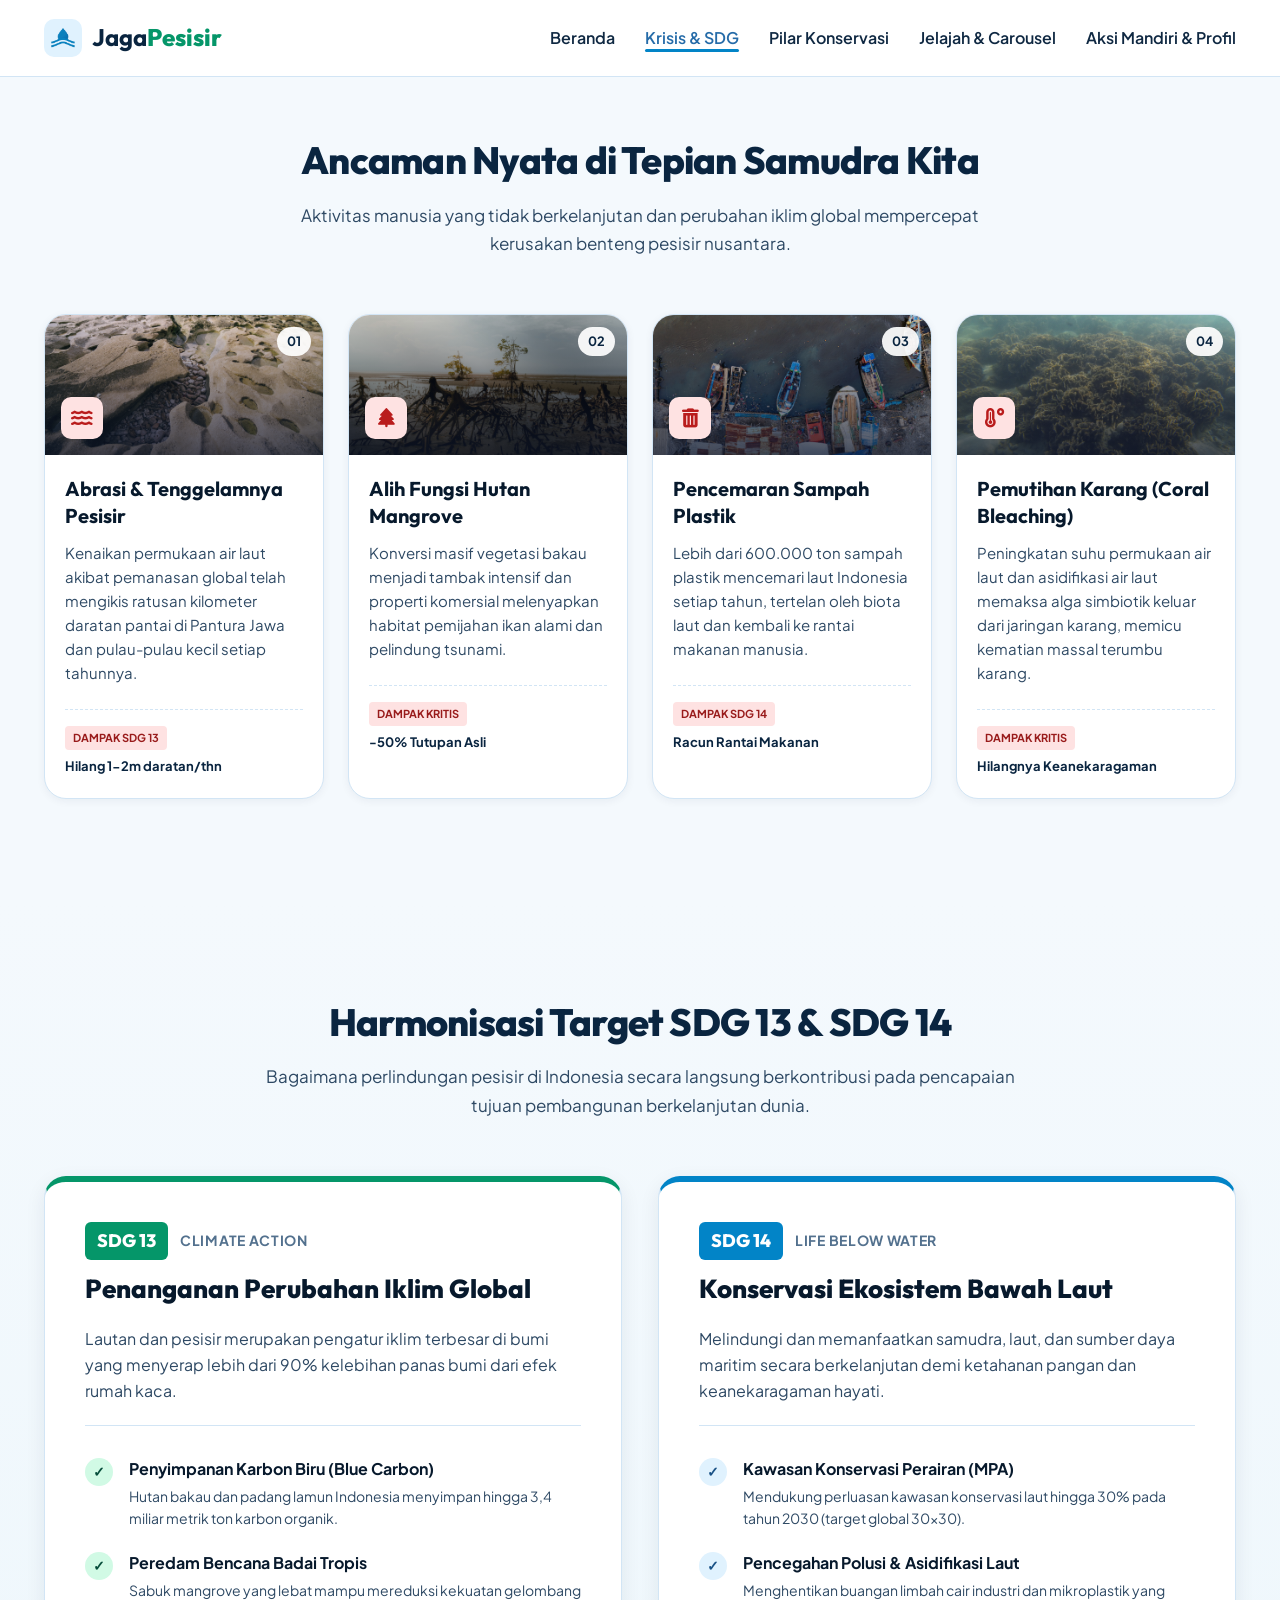
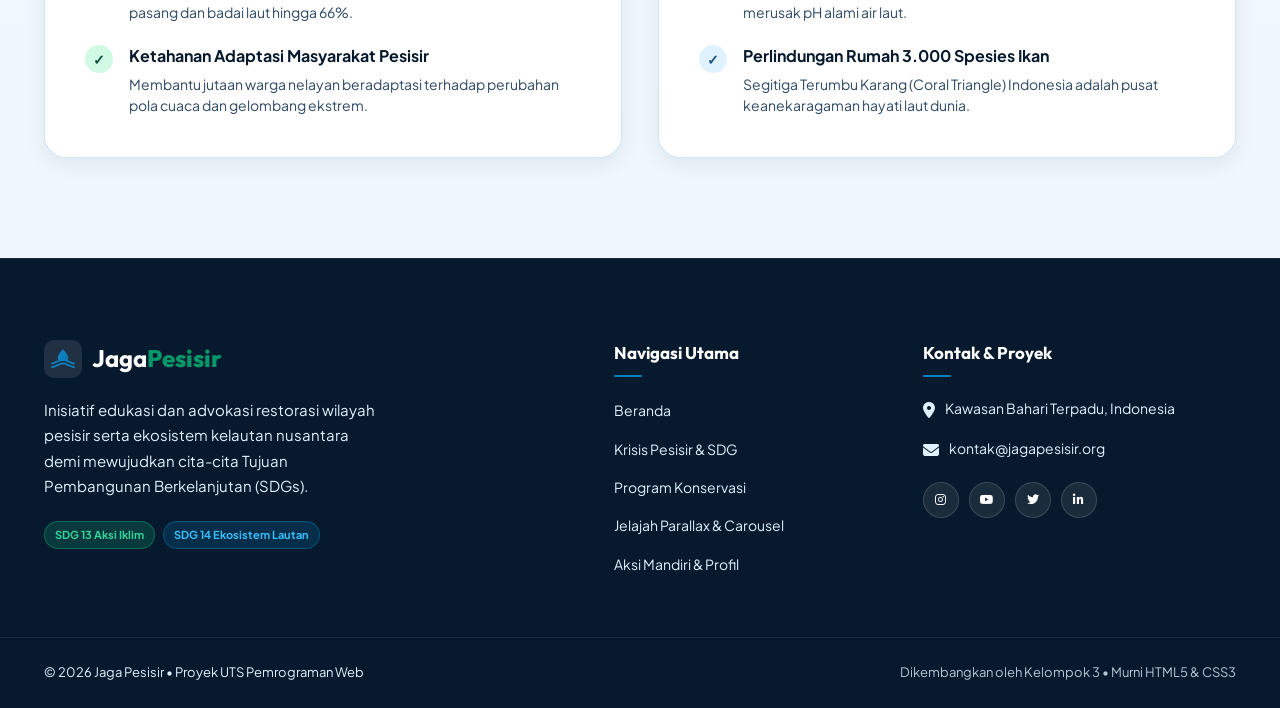
==== edukasi.html @ f7323a71 "memperbaiki bagian navigasi bar dan tim pengembang proyek serta penambahan gambar pada pilar" ====
<!DOCTYPE html>
<html lang="id">
<head>
  <meta charset="UTF-8">
  <meta name="viewport" content="width=device-width, initial-scale=1.0">
  <meta name="description" content="Jaga Pesisir - Krisis Pesisir & Edukasi SDG 13 dan SDG 14.">
  <title>Jaga Pesisir | Krisis Pesisir & SDG 13/14</title>
  <link rel="stylesheet" href="style.css">
  <link rel="stylesheet" href="https://cdnjs.cloudflare.com/ajax/libs/font-awesome/6.4.0/css/all.min.css">
  <link href="https://fonts.googleapis.com/css2?family=Plus+Jakarta+Sans:wght@400;500;600;700;800&family=Outfit:wght@400;600;700;800&display=swap" rel="stylesheet">
</head>
<body>

  <header class="site-header">
    <div class="container header-container">
      <a href="index.html" class="brand-logo" aria-label="Beranda Jaga Pesisir">
        <img src="images/logo-icon.png" alt="Logo Jaga Pesisir" class="logo-icon">
        <span class="logo-text">Jaga<strong>Pesisir</strong></span>
      </a>

      <input type="checkbox" id="nav-toggle" class="nav-toggle" aria-label="Buka navigasi menu">
      <label for="nav-toggle" class="nav-toggle-label" aria-hidden="true">
        <span class="hamburger-bar"></span>
        <span class="hamburger-bar"></span>
        <span class="hamburger-bar"></span>
      </label>

      <nav class="main-navigation" aria-label="Navigasi Utama">
        <ul class="nav-menu">
          <li class="nav-item"><a href="index.html" class="nav-link">Beranda</a></li>
          <li class="nav-item"><a href="edukasi.html" class="nav-link active">Krisis & SDG</a></li>
          <li class="nav-item"><a href="panduan.html" class="nav-link">Pilar Konservasi</a></li>
          <li class="nav-item"><a href="ekspedisi.html" class="nav-link">Jelajah & Carousel</a></li>
          <li class="nav-item"><a href="tentang.html" class="nav-link">Aksi Mandiri & Profil</a></li>
        </ul>
      </nav>
    </div>
  </header>


  <main>

    <section id="ancaman" class="threats-section" style="padding-top: 60px;">
      <div class="container">
        <header class="section-header text-center">
          <h2 class="section-title">Ancaman Nyata di Tepian Samudra Kita</h2>
          <p class="section-subtitle">
            Aktivitas manusia yang tidak berkelanjutan dan perubahan iklim global mempercepat kerusakan benteng pesisir nusantara.
          </p>
        </header>

        <div class="threats-grid">
          <!-- Ancaman 1 -->
          <article class="threat-card">
            <div class="threat-card-banner" style="background-image: linear-gradient(180deg, rgba(0,0,0,0.1) 0%, rgba(15,23,42,0.75) 100%), url('images/threat-abrasi.jpg');">
              <div class="threat-badge">01</div>
              <div class="threat-icon-box">
                <i class="fa-solid fa-water"></i>
              </div>
            </div>

            <div class="threat-card-inner">
              <h3 class="threat-title">Abrasi & Tenggelamnya Pesisir</h3>
              <p class="threat-text">
                Kenaikan permukaan air laut akibat pemanasan global telah mengikis ratusan kilometer daratan pantai di Pantura Jawa dan pulau-pulau kecil setiap tahunnya.
              </p>
              <div class="threat-meta">
                <span class="meta-tag impact-critical">Dampak SDG 13</span>
                <span class="meta-status">Hilang 1-2m daratan/thn</span>
              </div>
            </div>
          </article>
          <!-- Ancaman 2 -->
          <article class="threat-card">
            <div class="threat-card-banner" style="background-image: linear-gradient(180deg, rgba(0,0,0,0.1) 0%, rgba(15,23,42,0.75) 100%), url('images/threat-mangrove.jpg');">
              <div class="threat-badge">02</div>
              <div class="threat-icon-box">
                <i class="fa-solid fa-tree"></i>
              </div>
            </div>

            <div class="threat-card-inner">
              <h3 class="threat-title">Alih Fungsi Hutan Mangrove</h3>
              <p class="threat-text">
                Konversi masif vegetasi bakau menjadi tambak intensif dan properti komersial melenyapkan habitat pemijahan ikan alami dan pelindung tsunami.
              </p>
              <div class="threat-meta">
                <span class="meta-tag impact-critical">Dampak Kritis</span>
                <span class="meta-status">-50% Tutupan Asli</span>
              </div>
            </div>
          </article>

          <!-- Ancaman 3 -->
          <article class="threat-card">
            <div class="threat-card-banner" style="background-image: linear-gradient(180deg, rgba(0,0,0,0.1) 0%, rgba(15,23,42,0.75) 100%), url('images/threat-sampah.jpg');">
              <div class="threat-badge">03</div>
              <div class="threat-icon-box">
                <i class="fa-solid fa-trash-can"></i>
              </div>
            </div>

            <div class="threat-card-inner">
              <h3 class="threat-title">Pencemaran Sampah Plastik</h3>
              <p class="threat-text">
                Lebih dari 600.000 ton sampah plastik mencemari laut Indonesia setiap tahun, tertelan oleh biota laut dan kembali ke rantai makanan manusia.
              </p>
              <div class="threat-meta">
                <span class="meta-tag impact-critical">Dampak SDG 14</span>
                <span class="meta-status">Racun Rantai Makanan</span>
              </div>
            </div>
          </article>

          <!-- Ancaman 4 -->
          <article class="threat-card">
            <div class="threat-card-banner" style="background-image: linear-gradient(180deg, rgba(0,0,0,0.1) 0%, rgba(15,23,42,0.75) 100%), url('images/threat-karang.jpg');">
              <div class="threat-badge">04</div>
              <div class="threat-icon-box">
                <i class="fa-solid fa-temperature-high"></i>
              </div>
            </div>

            <div class="threat-card-inner">
              <h3 class="threat-title">Pemutihan Karang (Coral Bleaching)</h3>
              <p class="threat-text">
                Peningkatan suhu permukaan air laut dan asidifikasi air laut memaksa alga simbiotik keluar dari jaringan karang, memicu kematian massal terumbu karang.
              </p>
              <div class="threat-meta">
                <span class="meta-tag impact-critical">Dampak Kritis</span>
                <span class="meta-status">Hilangnya Keanekaragaman</span>
              </div>
            </div>
          </article>

        </div>
      </div>
    </section>

    <!-- SECTION 5: EDUKASI SDG 13 & SDG 14 -->
    <section id="sdg" class="sdg-section">
      <div class="container">
        <header class="section-header text-center">
          <h2 class="section-title">Harmonisasi Target SDG 13 & SDG 14</h2>
          <p class="section-subtitle">
            Bagaimana perlindungan pesisir di Indonesia secara langsung berkontribusi pada pencapaian tujuan pembangunan berkelanjutan dunia.
          </p>
        </header>

        <div class="sdg-comparison-grid">
          <!-- Kartu SDG 13 -->
          <article class="sdg-column sdg-13-col">
            <div class="sdg-header-box">
              <div class="sdg-brand">
                <span class="sdg-code">SDG 13</span>
                <span class="sdg-name">Climate Action</span>
              </div>
              <h3 class="sdg-target-title">Penanganan Perubahan Iklim Global</h3>
            </div>
            <p class="sdg-summary">
              Lautan dan pesisir merupakan pengatur iklim terbesar di bumi yang menyerap lebih dari 90% kelebihan panas bumi dari efek rumah kaca.
            </p>
            <ul class="sdg-points">
              <li class="sdg-point-item">
                <span class="point-bullet" aria-hidden="true">✓</span>
                <div>
                  <strong>Penyimpanan Karbon Biru (Blue Carbon)</strong>
                  <p>Hutan bakau dan padang lamun Indonesia menyimpan hingga 3,4 miliar metrik ton karbon organik.</p>
                </div>
              </li>
              <li class="sdg-point-item">
                <span class="point-bullet" aria-hidden="true">✓</span>
                <div>
                  <strong>Peredam Bencana Badai Tropis</strong>
                  <p>Sabuk mangrove yang lebat mampu mereduksi kekuatan gelombang pasang dan badai laut hingga 66%.</p>
                </div>
              </li>
              <li class="sdg-point-item">
                <span class="point-bullet" aria-hidden="true">✓</span>
                <div>
                  <strong>Ketahanan Adaptasi Masyarakat Pesisir</strong>
                  <p>Membantu jutaan warga nelayan beradaptasi terhadap perubahan pola cuaca dan gelombang ekstrem.</p>
                </div>
              </li>
            </ul>
          </article>

          <!-- Kartu SDG 14 -->
          <article class="sdg-column sdg-14-col">
            <div class="sdg-header-box">
              <div class="sdg-brand">
                <span class="sdg-code">SDG 14</span>
                <span class="sdg-name">Life Below Water</span>
              </div>
              <h3 class="sdg-target-title">Konservasi Ekosistem Bawah Laut</h3>
            </div>
            <p class="sdg-summary">
              Melindungi dan memanfaatkan samudra, laut, dan sumber daya maritim secara berkelanjutan demi ketahanan pangan dan keanekaragaman hayati.
            </p>
            <ul class="sdg-points">
              <li class="sdg-point-item">
                <span class="point-bullet" aria-hidden="true">✓</span>
                <div>
                  <strong>Kawasan Konservasi Perairan (MPA)</strong>
                  <p>Mendukung perluasan kawasan konservasi laut hingga 30% pada tahun 2030 (target global 30x30).</p>
                </div>
              </li>
              <li class="sdg-point-item">
                <span class="point-bullet" aria-hidden="true">✓</span>
                <div>
                  <strong>Pencegahan Polusi & Asidifikasi Laut</strong>
                  <p>Menghentikan buangan limbah cair industri dan mikroplastik yang merusak pH alami air laut.</p>
                </div>
              </li>
              <li class="sdg-point-item">
                <span class="point-bullet" aria-hidden="true">✓</span>
                <div>
                  <strong>Perlindungan Rumah 3.000 Spesies Ikan</strong>
                  <p>Segitiga Terumbu Karang (Coral Triangle) Indonesia adalah pusat keanekaragaman hayati laut dunia.</p>
                </div>
              </li>
            </ul>
          </article>
        </div>
      </div>
    </section>

  </main>

  <footer class="site-footer">
    <div class="container footer-grid">
      <div class="footer-col-main">
        <a href="index.html" class="brand-logo footer-logo" aria-label="Beranda Jaga Pesisir">
          <img src="images/logo-icon.png" alt="Logo Jaga Pesisir" class="logo-icon">
          <span class="logo-text">Jaga<strong>Pesisir</strong></span>
        </a>
        <p class="footer-tagline">
          Inisiatif edukasi dan advokasi restorasi wilayah pesisir serta ekosistem kelautan nusantara demi mewujudkan cita-cita Tujuan Pembangunan Berkelanjutan (SDGs).
        </p>
        <div class="sdg-mini-badges">
          <span class="mini-sdg sdg-13-tag">SDG 13 Aksi Iklim</span>
          <span class="mini-sdg sdg-14-tag">SDG 14 Ekosistem Lautan</span>
        </div>
      </div>

      <div class="footer-col">
        <h4 class="footer-heading">Navigasi Utama</h4>
        <ul class="footer-links">
          <li><a href="index.html">Beranda</a></li>
          <li><a href="edukasi.html">Krisis Pesisir & SDG</a></li>
          <li><a href="panduan.html">Program Konservasi</a></li>
          <li><a href="ekspedisi.html">Jelajah Parallax & Carousel</a></li>
          <li><a href="tentang.html">Aksi Mandiri & Profil</a></li>
        </ul>
      </div>

      <div class="footer-col">
        <h4 class="footer-heading">Kontak & Proyek</h4>

        <p class="footer-contact-item">
          <span class="contact-icon"><i class="fa-solid fa-location-dot"></i></span>
          Kawasan Bahari Terpadu, Indonesia
        </p>

        <p class="footer-contact-item">
          <span class="contact-icon"><i class="fa-solid fa-envelope"></i></span>
          kontak@jagapesisir.org
        </p>

        <div class="social-links">
          <a href="#" target="_blank" class="social-btn" aria-label="Instagram"><i class="fa-brands fa-instagram"></i></a>
          <a href="#" target="_blank" class="social-btn" aria-label="YouTube"><i class="fa-brands fa-youtube"></i></a>
          <a href="#" target="_blank" class="social-btn" aria-label="X (Twitter)"><i class="fa-brands fa-twitter"></i></a>
          <a href="#" target="_blank" class="social-btn" aria-label="LinkedIn"><i class="fa-brands fa-linkedin-in"></i></a>
        </div>
      </div>
    </div>

    <div class="footer-bottom">
      <div class="container footer-bottom-flex">
        <p>&copy; 2026 Jaga Pesisir &bull; Proyek UTS Pemrograman Web</p>
        <p class="footer-subtext">Dikembangkan oleh Kelompok 3 &bull; Murni HTML5 & CSS3</p>
      </div>
    </div>
  </footer>

</body>
</html>
---- style.css ----
/* ==========================================================================
   JAGA PESISIR - STYLESHEET
   Konservasi Ekosistem Pesisir & Laut Indonesia (SDG 13 & SDG 14)
   Aturan: Murni CSS3, Flexbox & Grid, Animasi CSS3, Tanpa JS, Tanpa Framework
   Catatan: Dilarang menggunakan warna hitam pekat (#000000)
   ========================================================================== */

/* --------------------------------------------------------------------------
   1. CSS VARIABLES (Sistem Desain & Palet Warna Samudra)
   -------------------------------------------------------------------------- */
:root {
  /* Palet Warna Biru Laut & Samudra (Bebas dari #000000) */
  --color-marine-950: #07192c;   /* Navy samudra terdalam (pengganti hitam) */
  --color-marine-900: #0a2540;   /* Biru bahari malam */
  --color-marine-850: #0d3154;   /* Navy biru permukaan dalam */
  --color-marine-800: #123e68;   /* Biru terumbu dalam */
  --color-marine-700: #1a5286;   /* Biru laut lepas */
  --color-marine-600: #256ba8;   /* Biru ombak */
  --color-marine-500: #0284c7;   /* Biru langit laut */
  --color-marine-400: #38bdf8;   /* Biru riak ombak */
  --color-marine-100: #e0f2fe;   /* Busa laut sangat muda */
  --color-marine-50:  #f0f9ff;   /* Putih tint biru samudra */

  /* Palet Hijau Mangrove (Konservasi & SDG 13) */
  --color-mangrove-800: #064e3b;
  --color-mangrove-600: #059669;
  --color-mangrove-500: #10b981;
  --color-mangrove-100: #d1fae5;
  --color-mangrove-50:  #ecfdf5;

  /* Palet Terumbu Karang & Aksen (SDG 14 & Kehangatan Pesisir) */
  --color-coral-600: #dc2626;
  --color-coral-500: #ea580c;
  --color-coral-400: #f97316;
  --color-sand-500:  #f59e0b;
  --color-sand-100:  #fef3c7;
  --color-sand-50:   #fffbeb;

  /* Teks & Latar Belakang (Non-Black Tinted) */
  --color-text-main:    #0f2842; /* Teks utama: Biru navy pekat elegan */
  --color-text-muted:   #2e4964; /* Teks sekunder: Biru slate laut */
  --color-text-subtle:  #53718e; /* Teks keterangan kecil */
  --color-bg-light:     #f4f9fd; /* Background lembut */
  --color-bg-white:     #ffffff; /* Putih bersih */
  --color-border:       #d2e5f5; /* Garis batas laut tipis */
  --color-border-hover: #7dd3fc; /* Garis batas saat hover */

  /* Shadow Bernuansa Biru Samudra (Tanpa #000000) */
  --shadow-sm:  0 2px 8px rgba(10, 37, 64, 0.06);
  --shadow-md:  0 6px 20px rgba(10, 37, 64, 0.08);
  --shadow-lg:  0 12px 35px rgba(10, 37, 64, 0.12);
  --shadow-glow: 0 0 25px rgba(2, 132, 199, 0.25);

  /* Tipografi */
  --font-primary: 'Plus Jakarta Sans', -apple-system, BlinkMacSystemFont, sans-serif;
  --font-heading: 'Outfit', 'Plus Jakarta Sans', sans-serif;

  /* Layout Container */
  --container-max: 1240px;
  --radius-sm: 8px;
  --radius-md: 14px;
  --radius-lg: 22px;
  --radius-full: 9999px;
  --transition: all 0.3s cubic-bezier(0.16, 1, 0.3, 1);
}

/* --------------------------------------------------------------------------
   2. RESET & DASAR ELEMEN
   -------------------------------------------------------------------------- */
*,
*::before,
*::after {
  box-sizing: border-box;
  margin: 0;
  padding: 0;
}

html {
  font-size: 16px;
  scroll-behavior: smooth;
  scroll-padding-top: 80px;
}

body {
  font-family: var(--font-primary);
  color: var(--color-text-main);
  background-color: var(--color-bg-light);
  line-height: 1.65;
  -webkit-font-smoothing: antialiased;
  overflow-x: hidden;
}

img, svg {
  display: block;
  max-width: 100%;
}

a {
  color: inherit;
  text-decoration: none;
  transition: var(--transition);
}

ul {
  list-style: none;
}

button, input, select, textarea {
  font-family: inherit;
}

/* --------------------------------------------------------------------------
   3. STRUKTUR CONTAINER & UTILITY
   -------------------------------------------------------------------------- */
.container {
  width: 100%;
  max-width: var(--container-max);
  margin-left: auto;
  margin-right: auto;
  padding-left: 24px;
  padding-right: 24px;
}

.text-center {
  text-align: center;
}

.section-header {
  margin-bottom: 56px;
  max-width: 760px;
  margin-left: auto;
  margin-right: auto;
}

.section-title {
  font-family: var(--font-heading);
  font-size: 2.375rem;
  font-weight: 800;
  color: var(--color-marine-900);
  line-height: 1.25;
  margin-bottom: 16px;
  letter-spacing: -0.02em;
}

.section-subtitle {
  font-size: 1.0625rem;
  color: var(--color-text-muted);
  line-height: 1.7;
}

/* --------------------------------------------------------------------------
   4. HEADER & NAVIGASI (Murni CSS & Checkbox Toggle)
   -------------------------------------------------------------------------- */
.site-header {
  position: sticky;
  top: 0;
  z-index: 1000;
  background: rgba(255, 255, 255, 0.94);
  backdrop-filter: blur(12px);
  -webkit-backdrop-filter: blur(12px);
  border-bottom: 1px solid var(--color-border);
  transition: var(--transition);
}

.header-container {
  display: flex;
  align-items: center;
  justify-content: space-between;
  height: 76px;
}

.brand-logo {
  display: flex;
  align-items: center;
  gap: 10px;
  font-family: var(--font-heading);
  font-size: 1.5rem;
  color: var(--color-marine-900);
  font-weight: 700;
}

.logo-icon {
  width: 38px;
  height: 38px;
  color: var(--color-marine-500);
  display: flex;
  object-fit: contain;
  align-items: center;
  justify-content: center;
  border-radius: 10px;
  background: var(--color-marine-100);
  padding: 6px;
  transition: transform 0.3s ease;
}

.brand-logo:hover .logo-icon {
  transform: rotate(-8deg) scale(1.08);
}

.logo-text strong {
  color: var(--color-mangrove-600);
  font-weight: 800;
}

/* Checkbox Toggle Navigation untuk Mobile (Bebas JS) */
.nav-toggle {
  display: none;
}

.nav-toggle-label {
  display: none;
  cursor: pointer;
  flex-direction: column;
  justify-content: space-between;
  width: 28px;
  height: 20px;
  z-index: 1010;
}

.hamburger-bar {
  display: block;
  height: 3px;
  width: 100%;
  background-color: var(--color-marine-900);
  border-radius: 4px;
  transition: all 0.3s ease-in-out;
}

.main-navigation {
  display: flex;
  align-items: center;
}

.nav-menu {
  display: flex;
  align-items: center;
  gap: 30px;
}

.nav-link {
  position: relative;
  color: var(--color-text-main);
  text-decoration: none;
  font-weight: 600; /* Ketebalan dibuat tetap 600 agar lebar teks tidak berubah */
  transition: color 0.3s ease;
}

/* 2. Garis Indikator Bawah (Kondisi Awal) */
.nav-link::after {
  content: "";
  position: absolute;
  bottom: -4px;
  left: 0;
  width: 0;
  height: 3px;
  background-color: var(--color-marine-500);
  border-radius: var(--radius-full, 2px);
  transition: width 0.3s ease;
}

/* 3. Tampilan saat di-Hover ATAU Aktif (Hanya ubah WARNA) */
.nav-link:hover,
.nav-link.active {
  color: var(--color-marine-600);
  /* font-weight dihapus di sini agar tidak memicu dorongan ke menu lain */
}

/* 4. Garis Bawah Memanjang saat di-Hover ATAU Aktif */
.nav-link:hover::after,
.nav-link.active::after {
  width: 100%;
}

/* 5. Tampilan Mobile (Layar <= 1024px) */
@media (max-width: 1024px) {
  .nav-link:hover,
  .nav-link.active {
    background-color: var(--color-marine-100);
    color: var(--color-marine-800);
    padding-left: 16px;
    border-left: 4px solid var(--color-marine-600);
    border-radius: var(--radius-sm);
  }

  .nav-link:hover::after,
  .nav-link.active::after {
    display: none;
  }
}

/* --------------------------------------------------------------------------
   5. BUTTONS & PILLS
   -------------------------------------------------------------------------- */
.btn {
  display: inline-flex;
  align-items: center;
  justify-content: center;
  gap: 10px;
  font-size: 1rem;
  font-weight: 700;
  padding: 14px 28px;
  border-radius: var(--radius-full);
  border: 2px solid transparent;
  cursor: pointer;
  transition: var(--transition);
}

.btn-primary {
  background: linear-gradient(135deg, var(--color-marine-600) 0%, var(--color-marine-500) 100%);
  color: var(--color-bg-white);
  box-shadow: 0 8px 24px rgba(2, 132, 199, 0.35);
}

.btn-primary:hover {
  transform: translateY(-3px);
  box-shadow: 0 12px 30px rgba(2, 132, 199, 0.48);
  background: linear-gradient(135deg, var(--color-marine-700) 0%, var(--color-marine-600) 100%);
}

.btn-secondary {
  background-color: rgba(255, 255, 255, 0.9);
  color: var(--color-marine-900);
  border: 2px solid var(--color-border);
  box-shadow: var(--shadow-sm);
}

.btn-secondary:hover {
  background-color: var(--color-marine-100);
  border-color: var(--color-marine-400);
  color: var(--color-marine-600);
  transform: translateY(-2px);
}

.btn-arrow {
  width: 18px;
  height: 18px;
  transition: transform 0.25s ease;
}

.btn:hover .btn-arrow {
  transform: translateX(4px);
}

/* Pill Badges */
.sdg-pill-group {
  display: flex;
  flex-wrap: wrap;
  gap: 10px;
  margin-bottom: 22px;
}

.badge-pill {
  display: inline-flex;
  align-items: center;
  gap: 8px;
  padding: 6px 14px;
  border-radius: var(--radius-full);
  font-size: 0.8125rem;
  font-weight: 700;
  letter-spacing: 0.02em;
}

.sdg-13-pill {
  background-color: var(--color-mangrove-100);
  color: var(--color-mangrove-800);
  border: 1px solid rgba(16, 185, 129, 0.35);
}

.sdg-14-pill {
  background-color: var(--color-marine-100);
  color: var(--color-marine-700);
  border: 1px solid rgba(2, 132, 199, 0.35);
}

.badge-dot {
  width: 8px;
  height: 8px;
  border-radius: 50%;
  background-color: currentColor;
  position: relative;
  display: inline-block;
  animation: pulseGlow 2s infinite ease-in-out;
}

@keyframes pulseGlow {
  0% { transform: scale(0.95); opacity: 0.7; }
  50% { transform: scale(1.3); opacity: 1; }
  100% { transform: scale(0.95); opacity: 0.7; }
}

/* --------------------------------------------------------------------------
   6. HERO SECTION DENGAN EFEK ANIMASI VISUAL CSS
   -------------------------------------------------------------------------- */
.hero-section {
  position: relative;
  padding-top: 60px;
  padding-bottom: 80px;
  background: linear-gradient(180deg, #ffffff 0%, var(--color-marine-50) 60%, var(--color-marine-100) 100%);
  overflow: hidden;
}

.hero-grid {
  display: grid;
  grid-template-columns: 1.15fr 0.85fr;
  align-items: center;
  gap: 48px;
}

.hero-title {
  font-family: var(--font-heading);
  font-size: 3.25rem;
  font-weight: 800;
  line-height: 1.18;
  color: var(--color-marine-950);
  letter-spacing: -0.03em;
  margin-bottom: 20px;
}

.gradient-text {
  background: linear-gradient(135deg, var(--color-marine-600) 0%, var(--color-mangrove-600) 100%);
  -webkit-background-clip: text;
  -webkit-text-fill-color: transparent;
}

.hero-description {
  font-size: 1.125rem;
  color: var(--color-text-muted);
  line-height: 1.75;
  margin-bottom: 34px;
  max-width: 580px;
}

.hero-cta-group {
  display: flex;
  flex-wrap: wrap;
  gap: 16px;
  margin-bottom: 40px;
}

.hero-trust {
  padding-top: 20px;
  border-top: 1px solid rgba(18, 62, 104, 0.12);
}

.trust-label {
  display: block;
  font-size: 0.8125rem;
  font-weight: 700;
  text-transform: uppercase;
  color: var(--color-text-subtle);
  letter-spacing: 0.05em;
  margin-bottom: 10px;
}

.trust-tags {
  display: flex;
  flex-wrap: wrap;
  gap: 8px;
}

.tag-item {
  display: inline-block;
  padding: 5px 12px;
  font-size: 0.8125rem;
  font-weight: 600;
  color: var(--color-marine-800);
  background-color: rgba(255, 255, 255, 0.85);
  border: 1px solid var(--color-border);
  border-radius: var(--radius-sm);
}

/* Styling Kartu Gambar Hero */
.hero-image-card {
  position: relative;
  max-width: 480px;
  margin-left: auto;
  border-radius: var(--radius-lg);
  overflow: hidden;
  box-shadow: var(--shadow-lg);
  border: 2px solid rgba(255, 255, 255, 0.8);
}

.hero-img {
  width: 100%;
  height: 420px;
  object-fit: cover; /* Menjaga proporsi gambar agar tidak terdistorsi/gepeng */
  display: block;
}

/* Floating Badges Animasi Mengapung */
.floating-badge {
  position: absolute;
  z-index: 10;
  display: flex;
  align-items: center;
  gap: 12px;
  padding: 12px 18px;
  background: rgba(255, 255, 255, 0.95);
  backdrop-filter: blur(8px);
  -webkit-backdrop-filter: blur(8px);
  border-radius: var(--radius-md);
  border: 1px solid rgba(255, 255, 255, 0.8);
  box-shadow: 0 10px 25px rgba(10, 37, 64, 0.15);
  transition: transform 0.3s ease;
}

.badge-top-left {
  top: 24px;
  left: -20px;
  animation: floatBadgeA 5s ease-in-out infinite alternate;
}

.badge-bottom-right {
  bottom: 30px;
  right: -15px;
  animation: floatBadgeB 6s ease-in-out infinite alternate;
}


.badge-icon-wrap {
  display: flex;
  align-items: center;
  justify-content: center;
  width: 42px;
  height: 42px;
  border-radius: var(--radius-sm);
  background-color: var(--color-marine-100);
  font-size: 1.35rem;
}

.badge-title {
  display: block;
  font-size: 1rem;
  font-weight: 800;
  color: var(--color-marine-900);
  line-height: 1.2;
}

.badge-sub {
  display: block;
  font-size: 0.75rem;
  color: var(--color-text-muted);
  font-weight: 600;
}

/* Hero Bottom Wave Divider */
.section-wave-divider {
  position: absolute;
  bottom: -1px;
  left: 0;
  width: 100%;
  line-height: 0;
  color: var(--color-bg-white);
}

.section-wave-divider svg {
  width: 100%;
  height: 48px;
}

/* --------------------------------------------------------------------------
   7. STATISTIK & FAKTA CEPAT
   -------------------------------------------------------------------------- */
.stats-section {
  background-color: var(--color-bg-white);
  padding: 40px 0 60px;
}

.stats-grid {
  display: grid;
  grid-template-columns: repeat(4, 1fr);
  gap: 24px;
}

.stat-card {
  display: flex;
  align-items: flex-start;
  gap: 16px;
  padding: 24px;
  background-color: var(--color-bg-light);
  border: 1px solid var(--color-border);
  border-radius: var(--radius-md);
  transition: var(--transition);
}

.stat-card:hover {
  transform: translateY(-5px);
  background-color: #ffffff;
  border-color: var(--color-marine-400);
  box-shadow: var(--shadow-md);
}

.stat-icon {
  font-size: 2rem;
  line-height: 1;
}

.stat-number {
  font-family: var(--font-heading);
  font-size: 1.875rem;
  font-weight: 800;
  color: var(--color-marine-900);
  line-height: 1.1;
  margin-bottom: 6px;
}

.stat-unit {
  font-size: 1.125rem;
  color: var(--color-marine-500);
  font-weight: 700;
  margin-left: 2px;
}

.stat-desc {
  font-size: 0.875rem;
  color: var(--color-text-muted);
  line-height: 1.45;
}

/* --------------------------------------------------------------------------
   8. KRISIS & ANCAMAN PESISIR
   -------------------------------------------------------------------------- */
.threats-section {
  padding: 100px 0;
  background-color: var(--color-bg-light);
}

.threats-grid {
  display: grid;
  grid-template-columns: repeat(4, 1fr);
  gap: 24px;
}

.threat-card-banner {
  height: 140px;
  background-size: cover;
  background-position: center;
  position: relative;
  display: flex;
  align-items: flex-end;
  padding: 16px;
}

.threat-card {
  background-color: var(--color-bg-white);
  border-radius: var(--radius-lg);
  border: 1px solid var(--color-border);
  box-shadow: var(--shadow-sm);
  transition: var(--transition);
  position: relative;
  overflow: hidden;
  padding: 0; /* Diubah dari padding lama */
}

.threat-card::before {
  content: '';
  position: absolute;
  top: 0;
  left: 0;
  width: 100%;
  height: 4px;
  background: linear-gradient(90deg, var(--color-coral-400), var(--color-coral-600));
  opacity: 0;
  transition: opacity 0.3s ease;
  z-index: 2;
}

.threat-card:hover {
  transform: translateY(-8px);
  box-shadow: var(--shadow-lg);
  border-color: rgba(220, 38, 38, 0.25);
}

.threat-card:hover::before {
  opacity: 1;
}

.threat-card-inner {
  display: flex;
  flex-direction: column;
  padding: 20px; /* Ditambahkan agar teks ada jaraknya */
}

.threat-badge {
  position: absolute;
  top: 12px;
  right: 12px;
  background: rgba(255, 255, 255, 0.92);
  color: var(--color-marine-900);
  font-weight: 700;
  font-size: 0.8rem;
  padding: 4px 10px;
  border-radius: var(--radius-full);
  margin-bottom: 0;
}

.threat-icon-box {
  width: 42px;
  height: 42px;
  border-radius: 10px;
  background-color: #fee2e2;
  color: #b91c1c;
  display: flex;
  align-items: center;
  justify-content: center;
  font-size: 1.2rem;
  margin-bottom: 0; 
  transition: transform 0.35s cubic-bezier(0.34, 1.56, 0.64, 1);
}

.threat-card:hover .threat-icon-box {
  transform: scale(1.1) rotate(5deg);
}

.threat-title {
  font-family: var(--font-heading);
  font-size: 1.25rem;
  font-weight: 700;
  color: var(--color-marine-950);
  line-height: 1.35;
  margin-bottom: 12px;
}

.threat-text {
  font-size: 0.9375rem;
  color: var(--color-text-muted);
  line-height: 1.6;
  margin-bottom: 24px;
  flex-grow: 1;
}

.threat-meta {
  display: flex;
  flex-direction: column;
  gap: 6px;
  padding-top: 16px;
  border-top: 1px dashed var(--color-border);
}

.meta-tag {
  display: inline-block;
  align-self: flex-start;
  font-size: 0.6875rem;
  font-weight: 700;
  padding: 3px 8px;
  border-radius: 4px;
  text-transform: uppercase;
}

.impact-critical {
  background-color: #fee2e2;
  color: #991b1b;
}

.meta-status {
  font-size: 0.8125rem;
  font-weight: 700;
  color: var(--color-marine-900);
}

/* --------------------------------------------------------------------------
   9. PROGRAM AKSI KONSERVASI (SCROLL OVERLAPPING CARDS EFFECT)
   -------------------------------------------------------------------------- */
.programs-section.overlapping-section {
  padding: 100px 0 140px;
  background-color: var(--color-bg-light);
  position: relative;
  z-index: 10;
}

.stacking-cards-container {
  display: flex;
  flex-direction: column;
  gap: 48px;
  max-width: 1060px;
  margin: 0 auto;
  position: relative;
}

/* Kartu Overlapping Sticky Deck (Scroll Overlapping Cards) */
.stack-card {
  position: sticky;
  top: 110px;
  background: #ffffff;
  border-radius: var(--radius-lg);
  border: 1px solid var(--color-border);
  box-shadow: 0 -12px 35px rgba(7, 25, 44, 0.08), var(--shadow-lg);
  padding: 44px 44px;
  margin-bottom: 30px;
  transition: transform 0.3s ease, box-shadow 0.3s ease;
  overflow: hidden;
}

/* Staggered Sticky Offset & Layering */
.stack-card-1 {
  top: 100px;
  z-index: 1;
  border-top: 5px solid var(--color-mangrove-600);
}

.stack-card-2 {
  top: 130px;
  z-index: 2;
  border-top: 5px solid var(--color-marine-500);
}

.stack-card-3 {
  top: 160px;
  z-index: 3;
  border-top: 5px solid var(--color-sand-500);
}

.stack-card-4 {
  top: 190px;
  z-index: 4;
  border-top: 5px solid #6366f1;
}

.stack-card-badge-row {
  display: flex;
  justify-content: space-between;
  align-items: center;
  margin-bottom: 22px;
  padding-bottom: 14px;
  border-bottom: 1px dashed var(--color-border);
}

.stack-step-pill {
  font-family: var(--font-heading);
  font-size: 0.8125rem;
  font-weight: 800;
  text-transform: uppercase;
  letter-spacing: 0.06em;
  color: var(--color-marine-600);
  background: var(--color-marine-100);
  padding: 6px 16px;
  border-radius: var(--radius-full);
}

.stack-sdg-tag {
  font-size: 0.8125rem;
  font-weight: 700;
  color: var(--color-text-subtle);
}

.stack-card-content {
  display: grid;
  grid-template-columns: 1.4fr 0.8fr;
  gap: 40px;
  align-items: center;
}

.stack-title {
  font-family: var(--font-heading);
  font-size: 1.625rem;
  font-weight: 800;
  color: var(--color-marine-950);
  line-height: 1.3;
  margin-bottom: 14px;
}

.stack-desc {
  font-size: 1rem;
  color: var(--color-text-muted);
  line-height: 1.7;
  margin-bottom: 24px;
}

.stack-metrics-grid {
  display: grid;
  grid-template-columns: repeat(2, 1fr);
  gap: 16px;
  margin-bottom: 28px;
}

.metric-box {
  background: var(--color-marine-50);
  border: 1px solid var(--color-border);
  padding: 16px 20px;
  border-radius: var(--radius-md);
  display: flex;
  flex-direction: column;
}

.metric-box strong {
  font-family: var(--font-heading);
  font-size: 1.35rem;
  font-weight: 800;
  color: var(--color-marine-900);
  margin-bottom: 2px;
}

.metric-box span {
  font-size: 0.8125rem;
  color: var(--color-text-muted);
  font-weight: 600;
}

.stack-card-visual {
  height: 240px;
  border-radius: var(--radius-md);
  display: flex;
  flex-direction: column;
  align-items: center;
  justify-content: center;
  padding: 24px;
  text-align: center;
  color: #ffffff;
  position: relative;
  overflow: hidden;
  box-shadow: 0 10px 25px rgba(7, 25, 44, 0.12);
  background-size: contain;
  background-position: center;
  background-repeat: no-repeat;
}

.visual-mangrove {
  background: linear-gradient(135deg, var(--color-mangrove-800) 0%, var(--color-mangrove-600) 100%);
}

.visual-coral {
  background: linear-gradient(135deg, #0369a1 0%, #0891b2 100%);
}

.visual-cleanup {
  background: linear-gradient(135deg, #b45309 0%, #d97706 100%);
}

.visual-community {
  background: linear-gradient(135deg, #4338ca 0%, #6366f1 100%);
}

.stack-icon-big {
  font-size: 3.5rem;
  margin-bottom: 12px;
  filter: drop-shadow(0 4px 8px rgba(7, 25, 44, 0.2));
  transition: transform 0.3s ease;
}

.stack-card:hover .stack-icon-big {
  transform: scale(1.15) rotate(6deg);
}

.stack-visual-stats strong {
  display: block;
  font-family: var(--font-heading);
  font-size: 1.25rem;
  font-weight: 800;
}

.stack-visual-stats span {
  display: block;
  font-size: 0.8125rem;
  opacity: 0.9;
}

/* --------------------------------------------------------------------------
   10. HARMONISASI TARGET SDG 13 & 14
   -------------------------------------------------------------------------- */
.sdg-section {
  padding: 100px 0;
  background: linear-gradient(180deg, var(--color-bg-light) 0%, #eef7fc 100%);
}

.sdg-comparison-grid {
  display: grid;
  grid-template-columns: repeat(2, 1fr);
  gap: 36px;
}

.sdg-column {
  background-color: var(--color-bg-white);
  border-radius: var(--radius-lg);
  padding: 40px;
  box-shadow: var(--shadow-md);
  border: 1px solid var(--color-border);
  transition: var(--transition);
  position: relative;
}

.sdg-column:hover {
  transform: translateY(-6px);
  box-shadow: var(--shadow-lg);
}

.sdg-13-col {
  border-top: 6px solid var(--color-mangrove-600);
}

.sdg-14-col {
  border-top: 6px solid var(--color-marine-500);
}

.sdg-header-box {
  margin-bottom: 20px;
}

.sdg-brand {
  display: flex;
  align-items: center;
  gap: 12px;
  margin-bottom: 12px;
}

.sdg-code {
  font-family: var(--font-heading);
  font-size: 1.125rem;
  font-weight: 800;
  padding: 4px 12px;
  border-radius: 6px;
  color: #ffffff;
}

.sdg-13-col .sdg-code {
  background-color: var(--color-mangrove-600);
}

.sdg-14-col .sdg-code {
  background-color: var(--color-marine-500);
}

.sdg-name {
  font-size: 0.875rem;
  font-weight: 700;
  text-transform: uppercase;
  letter-spacing: 0.05em;
  color: var(--color-text-subtle);
}

.sdg-target-title {
  font-family: var(--font-heading);
  font-size: 1.625rem;
  font-weight: 800;
  color: var(--color-marine-950);
  line-height: 1.3;
}

.sdg-summary {
  font-size: 1rem;
  color: var(--color-text-muted);
  line-height: 1.65;
  margin-bottom: 30px;
  padding-bottom: 20px;
  border-bottom: 1px solid var(--color-border);
}

.sdg-points {
  display: flex;
  flex-direction: column;
  gap: 20px;
}

.sdg-point-item {
  display: flex;
  align-items: flex-start;
  gap: 16px;
}

.point-bullet {
  flex-shrink: 0;
  width: 28px;
  height: 28px;
  border-radius: 50%;
  display: flex;
  align-items: center;
  justify-content: center;
  font-size: 0.875rem;
  font-weight: 800;
  margin-top: 2px;
}

.sdg-13-col .point-bullet {
  background-color: var(--color-mangrove-100);
  color: var(--color-mangrove-800);
}

.sdg-14-col .point-bullet {
  background-color: var(--color-marine-100);
  color: var(--color-marine-700);
}

.sdg-point-item strong {
  display: block;
  font-size: 1rem;
  color: var(--color-marine-950);
  margin-bottom: 4px;
}

.sdg-point-item p {
  font-size: 0.875rem;
  color: var(--color-text-muted);
  line-height: 1.55;
}

/* --------------------------------------------------------------------------
   11. CEKLIS INTERAKTIF (MURNI CSS SELECTOR :checked)
   -------------------------------------------------------------------------- */
.interactive-section {
  padding: 100px 0;
  background-color: var(--color-bg-white);
}

.checklist-card {
  max-width: 860px;
  margin: 0 auto;
  background: var(--color-bg-light);
  border-radius: var(--radius-lg);
  border: 1px solid var(--color-border);
  box-shadow: var(--shadow-md);
  padding: 40px;
}

.checklist-form {
  display: flex;
  flex-direction: column;
  gap: 14px;
}

.check-item {
  display: flex;
  align-items: center;
  gap: 16px;
  padding: 18px 22px;
  background-color: #ffffff;
  border: 2px solid var(--color-border);
  border-radius: var(--radius-md);
  cursor: pointer;
  transition: all 0.25s ease;
  user-select: none;
}

.check-item:hover {
  border-color: var(--color-marine-400);
  transform: translateX(4px);
}

/* Sembunyikan default input checkbox */
.custom-checkbox {
  position: absolute;
  opacity: 0;
  pointer-events: none;
}

/* Kotak visual murni CSS */
.check-box-visual {
  flex-shrink: 0;
  width: 24px;
  height: 24px;
  border-radius: 6px;
  border: 2px solid var(--color-text-subtle);
  display: flex;
  align-items: center;
  justify-content: center;
  transition: all 0.25s ease;
  background-color: #ffffff;
}

.check-box-visual::after {
  content: '✓';
  font-size: 14px;
  font-weight: 800;
  color: #ffffff;
  opacity: 0;
  transform: scale(0.4);
  transition: all 0.2s ease;
}

.check-text-content {
  flex-grow: 1;
}

.check-text-content strong {
  display: block;
  font-size: 1rem;
  color: var(--color-marine-950);
  margin-bottom: 2px;
  transition: color 0.2s ease;
}

.check-text-content small {
  display: block;
  font-size: 0.8125rem;
  color: var(--color-text-muted);
}

.check-impact-tag {
  flex-shrink: 0;
  font-size: 0.75rem;
  font-weight: 700;
  padding: 4px 10px;
  border-radius: var(--radius-full);
  background-color: var(--color-marine-100);
  color: var(--color-marine-700);
  transition: all 0.2s ease;
}

/* Interaksi Pure CSS saat Checkbox Aktif (:checked) */
.custom-checkbox:checked + .check-box-visual {
  background-color: var(--color-mangrove-600);
  border-color: var(--color-mangrove-600);
}

.custom-checkbox:checked + .check-box-visual::after {
  opacity: 1;
  transform: scale(1);
}

.custom-checkbox:checked ~ .check-text-content strong {
  color: var(--color-mangrove-800);
}

.custom-checkbox:checked ~ .check-impact-tag {
  background-color: var(--color-mangrove-100);
  color: var(--color-mangrove-800);
  box-shadow: 0 0 10px rgba(16, 185, 129, 0.3);
}

.check-item:has(.custom-checkbox:checked) {
  border-color: var(--color-mangrove-500);
  background-color: var(--color-mangrove-50);
}

.checklist-feedback {
  margin-top: 30px;
  padding-top: 24px;
  border-top: 1px dashed var(--color-border);
}

.feedback-badge-box {
  display: flex;
  align-items: center;
  gap: 16px;
  padding: 18px 24px;
  border-radius: var(--radius-md);
  background: linear-gradient(135deg, var(--color-marine-900), var(--color-marine-800));
  color: #ffffff;
}

.feedback-icon {
  font-size: 2.2rem;
}

.feedback-text h4 {
  font-family: var(--font-heading);
  font-size: 1.125rem;
  font-weight: 700;
  margin-bottom: 4px;
}

.feedback-text p {
  font-size: 0.875rem;
  color: var(--color-marine-100);
}

/* --------------------------------------------------------------------------
   13. FOOTER
   -------------------------------------------------------------------------- */
.site-footer {
  background-color: var(--color-marine-950);
  color: #ffffff;
  padding-top: 80px;
  border-top: 1px solid rgba(255, 255, 255, 0.08);
}

.footer-grid {
  display: grid;
  grid-template-columns: 2fr 1fr 1.2fr;
  gap: 48px;
  padding-bottom: 60px;
}

.footer-logo {
  color: #ffffff;
  margin-bottom: 18px;
}

.footer-logo .logo-icon {
  background: rgba(255, 255, 255, 0.1);
  color: var(--color-marine-400);
}

.footer-tagline {
  font-size: 0.9375rem;
  color: var(--color-marine-100);
  line-height: 1.7;
  margin-bottom: 22px;
  max-width: 340px;
}

.sdg-mini-badges {
  display: flex;
  flex-wrap: wrap;
  gap: 8px;
}

.mini-sdg {
  font-size: 0.6875rem;
  font-weight: 700;
  padding: 4px 10px;
  border-radius: var(--radius-full);
}

.sdg-13-tag {
  background-color: rgba(16, 185, 129, 0.2);
  color: #34d399;
  border: 1px solid rgba(16, 185, 129, 0.4);
}

.sdg-14-tag {
  background-color: rgba(2, 132, 199, 0.2);
  color: #38bdf8;
  border: 1px solid rgba(2, 132, 199, 0.4);
}

.footer-heading {
  font-family: var(--font-heading);
  font-size: 1.0625rem;
  font-weight: 700;
  color: #ffffff;
  margin-bottom: 20px;
  position: relative;
  padding-bottom: 10px;
}

.footer-heading::after {
  content: '';
  position: absolute;
  bottom: 0;
  left: 0;
  width: 28px;
  height: 2px;
  background-color: var(--color-marine-500);
  border-radius: 2px;
}

.footer-links {
  display: flex;
  flex-direction: column;
  gap: 12px;
}

.footer-links a {
  font-size: 0.875rem;
  color: var(--color-marine-100);
  transition: transform 0.2s ease, color 0.2s ease;
  display: inline-block;
}

.footer-links a:hover {
  color: var(--color-marine-400);
  transform: translateX(4px);
}

.footer-contact-item {
  display: flex;
  align-items: flex-start;
  gap: 10px;
  font-size: 0.875rem;
  color: var(--color-marine-100);
  line-height: 1.6;
  margin-bottom: 14px;
}

.contact-icon {
  font-size: 1rem;
}

.social-links {
  display: flex;
  gap: 10px;
  margin-top: 20px;
}

.social-btn {
  display: flex;
  align-items: center;
  justify-content: center;
  width: 36px;
  height: 36px;
  border-radius: 50%;
  background: rgba(255, 255, 255, 0.08);
  color: #ffffff;
  font-size: 0.75rem;
  font-weight: 800;
  border: 1px solid rgba(255, 255, 255, 0.15);
  transition: var(--transition);
}

.social-btn:hover {
  background-color: var(--color-marine-500);
  border-color: var(--color-marine-400);
  transform: translateY(-3px);
}

.footer-bottom {
  border-top: 1px solid rgba(255, 255, 255, 0.08);
  padding: 24px 0;
  font-size: 0.8125rem;
  color: var(--color-marine-100);
}

.footer-bottom-flex {
  display: flex;
  align-items: center;
  justify-content: space-between;
  flex-wrap: wrap;
  gap: 14px;
}

.footer-subtext {
  opacity: 0.8;
}

/* --------------------------------------------------------------------------
   13.5. SEKSI JELAJAH KEDALAMAN SAMUDRA
   (Latar gradasi statis, sunbeam statis & gelembung naik, murni CSS3)
   -------------------------------------------------------------------------- */

/* SEKSI UTAMA JELAJAH PARALLAX KEDALAMAN SAMUDRA */
.parallax-experience-section {
  position: relative;
  min-height: 940px;
  padding: 100px 0 130px;
  background-color: var(--color-marine-950);
  overflow: hidden;
  color: #ffffff;
}

/* Lapisan 0: Background Samudra Dalam */
.parallax-deep-ocean-bg {
  position: absolute;
  inset: 0;
  z-index: 1;
  background-position: center top;
  background-repeat: no-repeat;
  background-size: cover;
  background-image: 
    radial-gradient(circle at 50% 15%, rgba(56, 189, 248, 0.35) 0%, transparent 60%),
    radial-gradient(circle at 85% 75%, rgba(16, 185, 129, 0.22) 0%, transparent 50%),
    linear-gradient(180deg, rgba(7, 25, 44, 0.82) 0%, rgba(10, 37, 64, 0.85) 60%, rgba(7, 25, 44, 0.98) 100%),
    linear-gradient(135deg, #07192c 0%, #0d3154 50%, #07192c 100%);
  pointer-events: none;
}

/* Lapisan Background Gambar Samudra Dalam */
.parallax-deep-ocean-bg {
  position: absolute;
  inset: 0;
  z-index: 1;
  background-image:
    linear-gradient(180deg, rgba(7, 25, 44, 0.75) 0%, rgba(10, 37, 64, 0.85) 60%, rgba(7, 25, 44, 0.95) 100%),
    url('images/parallax-bg.jpg'); /* Ganti dengan nama file gambar kamu */
  background-position: center;
  background-repeat: no-repeat;
  background-size: cover;
  pointer-events: none;
}

/* KONTEN FOREGROUND PARALLAX (Z-INDEX TERTINGGI) */
.parallax-experience-container {
  position: relative;
  z-index: 5;
}

.parallax-header {
  max-width: 800px;
  margin: 0 auto 60px;
}

.parallax-exp-title {
  font-family: var(--font-heading);
  font-size: 2.75rem;
  font-weight: 800;
  line-height: 1.25;
  color: #ffffff;
  margin-bottom: 18px;
  letter-spacing: -0.02em;
}

.gradient-aqua {
  background: linear-gradient(135deg, #38bdf8 0%, #34d399 100%);
  -webkit-background-clip: text;
  -webkit-text-fill-color: transparent;
}

.parallax-exp-subtitle {
  font-size: 1.1rem;
  color: var(--color-marine-100);
  line-height: 1.7;
}

/* GRID KARTU KEDALAMAN */
.depth-cards-grid {
  display: grid;
  grid-template-columns: repeat(3, 1fr);
  gap: 30px;
  margin-bottom: 70px;
}

.depth-card {
  background: rgba(10, 37, 64, 0.72);
  backdrop-filter: blur(14px);
  -webkit-backdrop-filter: blur(14px);
  border: 1px solid rgba(56, 189, 248, 0.28);
  border-radius: var(--radius-lg);
  padding: 34px 28px;
  box-shadow: 0 14px 40px rgba(7, 25, 44, 0.45);
  display: flex;
  flex-direction: column;
  transition: transform 0.35s cubic-bezier(0.16, 1, 0.3, 1), border-color 0.35s ease, box-shadow 0.35s ease;
  position: relative;
  overflow: hidden;
}

.depth-card::before {
  content: '';
  position: absolute;
  top: 0;
  left: 0;
  width: 100%;
  height: 3px;
  background: linear-gradient(90deg, #38bdf8, #34d399);
}

.depth-card:hover {
  transform: translateY(-12px) scale(1.02);
  border-color: rgba(56, 189, 248, 0.65);
  box-shadow: 0 20px 50px rgba(2, 132, 199, 0.35);
}

.depth-card-header {
  display: flex;
  justify-content: space-between;
  align-items: center;
  margin-bottom: 18px;
}

.depth-meter-tag {
  font-family: var(--font-heading);
  font-size: 0.8125rem;
  font-weight: 800;
  padding: 4px 12px;
  border-radius: var(--radius-full);
  background: rgba(56, 189, 248, 0.2);
  color: var(--color-marine-400);
  border: 1px solid rgba(56, 189, 248, 0.35);
}

.depth-icon {
  font-size: 1.75rem;
}

.depth-title {
  font-family: var(--font-heading);
  font-size: 1.35rem;
  font-weight: 700;
  color: #ffffff;
  margin-bottom: 12px;
  line-height: 1.35;
}

.depth-desc {
  font-size: 0.9375rem;
  color: var(--color-marine-100);
  line-height: 1.65;
  margin-bottom: 24px;
  flex-grow: 1;
}

.depth-stat-pill {
  padding: 10px 14px;
  border-radius: var(--radius-md);
  background: rgba(7, 25, 44, 0.65);
  border: 1px solid rgba(255, 255, 255, 0.1);
  font-size: 0.8125rem;
  color: var(--color-marine-100);
}

.depth-stat-pill strong {
  color: #38bdf8;
  display: block;
  font-size: 0.9375rem;
}

/* QUOTE DI BAWAH ZONA PARALLAX */
.parallax-quote-box {
  max-width: 840px;
  margin: 0 auto;
  padding: 40px 30px;
  background: rgba(10, 37, 64, 0.55);
  border-radius: var(--radius-lg);
  border: 1px solid rgba(255, 255, 255, 0.12);
  backdrop-filter: blur(10px);
  -webkit-backdrop-filter: blur(10px);
}

/* Teks kutipan & pill di dalam .parallax-quote-box */
.parallax-quote {
  font-family: var(--font-heading);
  font-size: 2.35rem;
  font-weight: 700;
  line-height: 1.35;
  color: #ffffff;
  margin-bottom: 18px;
  letter-spacing: -0.02em;
  text-shadow: 0 4px 18px rgba(7, 25, 44, 0.6);
}

.parallax-pills {
  display: flex;
  flex-wrap: wrap;
  justify-content: center;
  gap: 14px;
}

.parallax-pill {
  display: inline-flex;
  align-items: center;
  padding: 10px 22px;
  font-size: 0.9375rem;
  font-weight: 600;
  color: #ffffff;
  background: rgba(255, 255, 255, 0.12);
  border: 1px solid rgba(255, 255, 255, 0.22);
  border-radius: var(--radius-full);
  backdrop-filter: blur(8px);
  -webkit-backdrop-filter: blur(8px);
  box-shadow: 0 4px 16px rgba(7, 25, 44, 0.2);
  transition: transform 0.3s ease, background 0.3s ease;
}

.parallax-pill:hover {
  transform: translateY(-4px);
  background: rgba(255, 255, 255, 0.2);
}

/* --------------------------------------------------------------------------
   13.8. INFINITE CAROUSEL ANIMATION (MURNI CSS3)
   (Continuous horizontal marquee looping automatically without JS)
   -------------------------------------------------------------------------- */
.infinite-carousel-section {
  padding: 100px 0 110px;
  background: linear-gradient(180deg, var(--color-marine-950) 0%, #071f36 50%, var(--color-marine-900) 100%);
  color: #ffffff;
  overflow: hidden;
  position: relative;
  z-index: 15;
  margin-top: -30px;
  border-radius: 36px 36px 0 0;
  box-shadow: 0 -20px 50px rgba(7, 25, 44, 0.35);
}

.carousel-intro-container {
  margin-bottom: 50px;
}

/* Wrapper dengan efek fade di kedua sisi (Bebas hitam, memakai mask putih murni) */
.carousel-outer-wrapper {
  position: relative;
  width: 100%;
  overflow: hidden;
  padding: 20px 0 30px;
  mask-image: linear-gradient(to right, transparent 0%, #ffffff 8%, #ffffff 92%, transparent 100%);
  -webkit-mask-image: linear-gradient(to right, transparent 0%, #ffffff 8%, #ffffff 92%, transparent 100%);
}

/* Track yang meluncur tanpa henti secara horizontal (Infinite Marquee Loop) */
.carousel-track {
  display: flex;
  gap: 32px;
  width: max-content;
  animation: infiniteCarouselSlide 40s linear infinite;
  will-change: transform;
}

/* Interaktivitas: Pause animasi saat kursor diarahkan ke kartu */
.carousel-track:hover {
  animation-play-state: paused;
}

@keyframes infiniteCarouselSlide {
  0% {
    transform: translateX(0);
  }
  100% {
    /* 5 kartu pertama + jarak gap bergerak persis separuh total track */
    transform: translateX(calc(-50% - 16px));
  }
}

/* Kartu Carousel */
.carousel-card {
  width: 420px;
  min-height: 460px;
  flex-shrink: 0;
  background-size: cover;
  background-position: center;
  backdrop-filter: blur(12px);
  -webkit-backdrop-filter: blur(12px);
  border: 1px solid rgba(56, 189, 248, 0.25);
  border-radius: var(--radius-lg);
  padding: 28px 24px;
  display: flex;
  flex-direction: column;
  justify-content: space-between;
  box-shadow: 0 16px 45px rgba(7, 25, 44, 0.5);
  transition: transform 0.35s cubic-bezier(0.16, 1, 0.3, 1), border-color 0.35s ease,
  box-shadow 0.35s ease;
  position: relative;
  overflow: hidden;
}

.carousel-card::before {
  content: '';
  position: absolute;
  top: 0;
  left: 0;
  width: 100%;
  height: 4px;
}

.carousel-card.card-pantura::before { background: linear-gradient(90deg, #10b981, #059669); }
.carousel-card.card-kepri::before { background: linear-gradient(90deg, #38bdf8, #0284c7); }
.carousel-card.card-wakatobi::before { background: linear-gradient(90deg, #f59e0b, #ea580c); }
.carousel-card.card-rajaampat::before { background: linear-gradient(90deg, #10b981, #38bdf8); }
.carousel-card.card-banda::before { background: linear-gradient(90deg, #0284c7, #6366f1); }

.carousel-card:hover {
  transform: translateY(-8px) scale(1.02);
  border-color: rgba(56, 189, 248, 0.6);
  box-shadow: 0 22px 55px rgba(2, 132, 199, 0.35);
}
.exp-visual-icon {
  width: 48px;
  height: 48px;
  background: rgba(56, 189, 248, 0.15);
  border: 1px solid rgba(56, 189, 248, 0.35);
  color: var(--color-marine-400);
  border-radius: 12px;
  display: flex;
  align-items: center;
  justify-content: center;
  font-size: 1.35rem;
  margin: 14px 0;
  box-shadow: 0 4px 15px rgba(2, 132, 199, 0.2);
  transition: transform 0.3s ease, background-color 0.3s ease;
}

.carousel-card:hover .exp-visual-icon {
  transform: scale(1.1) rotate(5deg);
  background: var(--color-marine-500);
  color: #ffffff;
}

/* 3. Grid Metrics Glassmorphism Widget */
.exp-metrics {
  display: grid;
  grid-template-columns: 1fr 1fr;
  gap: 12px;
  margin: 16px 0;
}

.metric-item {
  background: rgba(255, 255, 255, 0.05);
  border: 1px solid rgba(255, 255, 255, 0.1);
  border-radius: 10px;
  padding: 10px 12px;
  backdrop-filter: blur(4px);
}

.metric-val {
  display: block;
  font-family: var(--font-heading);
  font-size: 1.1rem;
  font-weight: 800;
  color: var(--color-marine-400);
}

.metric-lbl {
  display: block;
  font-size: 0.75rem;
  color: var(--color-marine-100);
  opacity: 0.85;
}
/* ==========================================================================
   14. RESPONSIVE MEDIA QUERIES
   (Dioptimalkan untuk Desktop 1440px, Tablet 768px, Smartphone 375px)
   ========================================================================== */

/* Layar Lebar / Desktop Besar (1440px & ke atas) */
@media (min-width: 1440px) {
  :root {
    --container-max: 1320px;
  }
  .hero-title {
    font-size: 3.75rem;
  }
  .ocean-card {
    height: 520px;
  }
}

/* Tablet & Layar Sedang (Maksimal 1024px) */
@media (max-width: 1024px) {
  .hero-grid {
    grid-template-columns: 1fr;
    gap: 40px;
    text-align: center;
  }
  .hero-content {
    margin: 0 auto;
    max-width: 680px;
  }
  .sdg-pill-group,
  .hero-cta-group,
  .trust-tags {
    justify-content: center;
  }
  .hero-description {
    margin-left: auto;
    margin-right: auto;
  }
  .visual-card-wrapper {
    margin: 0 auto;
    max-width: 440px;
  }
  .threats-grid {
    grid-template-columns: repeat(2, 1fr);
  }
  .stats-grid {
    grid-template-columns: repeat(2, 1fr);
  }
  .footer-grid {
    grid-template-columns: repeat(2, 1fr);
    gap: 36px;
  }
  .parallax-quote {
    font-size: 2rem;
  }
  .depth-cards-grid {
    grid-template-columns: repeat(2, 1fr);
  }
  .depth-tier-3 {
    grid-column: span 2;
    max-width: 540px;
    margin: 0 auto;
    width: 100%;
  }

  /* Overlapping Cards & Infinite Carousel Tablet Adaptations */
  .stack-card-content {
    grid-template-columns: 1fr;
    gap: 28px;
  }

  .stack-card {
    padding: 34px 28px;
  }

  .stack-card-visual {
    height: 180px;
  }

  .carousel-card {
    width: 360px;
    min-height: 430px;
  }
}

/* Tablet (768px - Responsive Point Standar) */
@media (max-width: 768px) {
  /* Zona Jelajah Kedalaman (Mobile) */
  .parallax-experience-section {
    min-height: auto;
    padding: 70px 0 90px;
  }

  .parallax-exp-title {
    font-size: 2.1rem;
  }

  .depth-cards-grid {
    grid-template-columns: 1fr;
    max-width: 520px;
    margin: 0 auto 50px;
  }

  .depth-tier-3 {
    grid-column: span 1;
    max-width: none;
  }

  .parallax-quote {
    font-size: 1.65rem;
    line-height: 1.4;
  }

  .parallax-pill {
    padding: 8px 16px;
    font-size: 0.85rem;
  }

  /* Mobile Hamburger Nav via Checkbox Hack */
  .nav-toggle-label {
    display: flex;
  }

  .main-navigation {
    position: absolute;
    top: 76px;
    left: 0;
    width: 100%;
    background-color: #ffffff;
    border-bottom: 1px solid var(--color-border);
    box-shadow: var(--shadow-lg);
    padding: 24px;
    display: none;
    flex-direction: column;
    align-items: stretch;
    animation: slideNav 0.3s ease forwards;
  }

  @keyframes slideNav {
    from {
      opacity: 0;
      transform: translateY(-10px);
    }
    to {
      opacity: 1;
      transform: translateY(0);
    }
  }

  /* Checkbox Hack Trigger */
  .nav-toggle:checked ~ .main-navigation {
    display: flex;
  }

  .nav-toggle:checked ~ .nav-toggle-label .hamburger-bar:nth-child(1) {
    transform: translateY(8px) rotate(45deg);
  }

  .nav-toggle:checked ~ .nav-toggle-label .hamburger-bar:nth-child(2) {
    opacity: 0;
  }

  .nav-toggle:checked ~ .nav-toggle-label .hamburger-bar:nth-child(3) {
    transform: translateY(-8px) rotate(-45deg);
  }

  .nav-menu {
    flex-direction: column;
    align-items: stretch;
    gap: 16px;
    width: 100%;
  }

  .nav-link {
    display: block;
    padding: 10px 0;
    font-size: 1rem;
    border-bottom: 1px solid var(--color-bg-light);
  }



  /* Hero & Headings */
  .hero-title {
    font-size: 2.5rem;
  }

  .section-title {
    font-size: 1.875rem;
  }

  .ocean-card {
    height: 420px;
  }

  .badge-top-left {
    left: 4px;
    top: 16px;
  }

  .badge-bottom-right {
    right: 4px;
    bottom: 20px;
  }

  /* Grid Layouts di Tablet */
  .stack-card {
    padding: 30px 24px;
  }
  .stack-card-1 { top: 80px; }
  .stack-card-2 { top: 105px; }
  .stack-card-3 { top: 130px; }
  .stack-card-4 { top: 155px; }
  .carousel-track { animation-duration: 32s; }

  .sdg-comparison-grid {
    grid-template-columns: 1fr;
  }

  .checklist-card {
    padding: 24px;
  }
}

/* Smartphone Layar Kecil (375px - Mobile Standar) */
@media (max-width: 480px) {
  html {
    font-size: 15px;
  }

  .container {
    padding-left: 16px;
    padding-right: 16px;
  }

  .header-container {
    height: 68px;
  }

  .hero-section {
    padding-top: 40px;
    padding-bottom: 60px;
  }

  .hero-title {
    font-size: 2rem;
  }

  .hero-description {
    font-size: 1rem;
  }

  .hero-cta-group {
    flex-direction: column;
    width: 100%;
  }

  .btn {
    width: 100%;
  }

  .ocean-card {
    height: 380px;
  }

  .floating-badge {
    padding: 8px 12px;
    gap: 8px;
  }

  .badge-icon-wrap {
    width: 34px;
    height: 34px;
    font-size: 1.1rem;
  }

  .badge-title {
    font-size: 0.875rem;
  }

  .badge-sub {
    font-size: 0.6875rem;
  }

  .stats-grid {
    grid-template-columns: 1fr;
    gap: 16px;
  }

  .threats-grid {
    grid-template-columns: 1fr;
  }

  .threat-card {
    padding: 24px 20px;
  }

  .sdg-column {
    padding: 28px 20px;
  }

  .check-item {
    flex-direction: column;
    align-items: flex-start;
    gap: 12px;
  }

  .check-impact-tag {
    align-self: flex-start;
  }

  .footer-grid {
    grid-template-columns: 1fr;
    gap: 32px;
  }

  .footer-bottom-flex {
    flex-direction: column;
    text-align: center;
    gap: 10px;
  }

  .parallax-experience-section {
    padding: 50px 0 70px;
  }

  .parallax-exp-title {
    font-size: 1.7rem;
  }

  .depth-card {
    padding: 24px 18px;
  }

  .parallax-quote {
    font-size: 1.45rem;
  }

  .parallax-pills {
    flex-direction: column;
    width: 100%;
  }

  .parallax-pill {
    width: 100%;
    justify-content: center;
  }

  /* Overlapping Cards & Carousel Mobile Tuning */
  .stack-card {
    padding: 24px 18px;
    top: 75px;
  }

  .stack-card-1 { top: 70px; }
  .stack-card-2 { top: 90px; }
  .stack-card-3 { top: 110px; }
  .stack-card-4 { top: 130px; }

  .stack-title {
    font-size: 1.35rem;
  }

  .stack-metrics-grid {
    grid-template-columns: 1fr;
    gap: 10px;
  }

  .carousel-card {
    width: 85vw;
    min-height: 410px;
    padding: 24px 20px;
  }
}

/* Optimasi Khusus Smartphone 375px */
@media (max-width: 375px) {
  .hero-title {
    font-size: 1.85rem;
  }
  .section-title {
    font-size: 1.625rem;
  }
  .stack-card {
    padding: 20px 16px;
  }
  .stack-title {
    font-size: 1.25rem;
  }
  .carousel-card {
    padding: 20px 16px;
    min-height: 390px;
  }
  .parallax-quote {
    font-size: 1.3rem;
  }
  .stat-number {
    font-size: 1.625rem;
  }
}


.team-section {
  padding: 80px 0 100px;
  background-color: var(--color-bg-light);
}

.team-grid {
  display: flex;           /* Ganti dari grid ke flex */
  flex-wrap: wrap;         /* Izinkan kartu turun ke baris baru */
  justify-content: center; /* Otomatis meratakan kartu ke tengah (termasuk baris terakhir) */
  gap: 28px;
  margin-top: 48px;
}
.team-card {
  flex: 1 1 280px;         /* Kartu fleksibel dengan lebar minimal 280px */
  max-width: 360px;        /* Batas lebar maksimal agar kartu di baris ke-2 tidak terlalu lebar */
  background: var(--color-bg-white);
  border: 1px solid var(--color-border);
  border-top: 4px solid var(--color-marine-500);
  border-radius: var(--radius-lg);
  box-shadow: var(--shadow-sm);
  transition: transform 0.35s ease, box-shadow 0.35s ease, border-color 0.35s ease;
  display: flex;
  flex-direction: column;
  overflow: hidden;
}

.team-card:hover {
  transform: translateY(-6px);
  box-shadow: var(--shadow-md);
  border-color: var(--color-marine-400);
  border-top-color: var(--color-marine-600);
}

/* Wadah isi kartu dengan padding penuh & aman */
.team-body {
  padding: 28px 24px; /* Memberi jarak dalam dari border */
  display: flex;
  flex-direction: column;
  flex-grow: 1;
  width: 100%;
  box-sizing: border-box; /* Memastikan padding tidak merusak lebar elemen */
}

.team-name {
  font-family: var(--font-heading);
  font-size: 1.2rem;
  font-weight: 700;
  color: var(--color-text-main);
  margin-bottom: 6px;
  line-height: 1.3;
}

.team-nim {
  font-size: 0.85rem;
  font-weight: 600;
  color: var(--color-marine-600);
  margin-bottom: 16px;
  display: inline-flex;
  align-items: center;
  gap: 8px;
}

.team-role-desc {
  font-size: 0.875rem;
  color: var(--color-text-muted);
  line-height: 1.6;
  margin-bottom: 20px;
}

/* Tag Keahlian / Skill */
.team-skills {
  display: flex;
  flex-wrap: wrap;
  gap: 8px;
  margin-top: auto; /* Mendorong skill tag ke dasar kartu secara sejajar */
}

.skill-tag {
  font-size: 0.75rem;
  font-weight: 700;
  background-color: var(--color-bg-light);
  border: 1px solid var(--color-border);
  color: var(--color-marine-800);
  padding: 4px 12px;
  border-radius: 4px;
}

.references-section {
  padding: 80px 0 100px;
  background-color: var(--color-bg-white);
}

.ref-grid {
  display: grid;
  grid-template-columns: repeat(auto-fit, minmax(300px, 1fr));
  gap: 28px;
  margin-top: 48px;
}

.ref-card {
  background: var(--color-bg-light);
  border: 1px solid var(--color-border);
  border-radius: var(--radius-lg);
  padding: 28px 24px;
  box-shadow: var(--shadow-sm);
  transition: transform 0.35s ease, box-shadow 0.35s ease, border-color 0.35s ease;
  display: flex;
  flex-direction: column;
}

.ref-card:hover {
  transform: translateY(-6px);
  box-shadow: var(--shadow-md);
  border-color: var(--color-marine-400);
}

/* Header Kartu Referensi */
.ref-card-header {
  display: flex;
  align-items: center;
  gap: 14px;
  margin-bottom: 22px;
  padding-bottom: 16px;
  border-bottom: 2px solid var(--color-border);
}

.ref-icon-box {
  width: 44px;
  height: 44px;
  border-radius: 12px;
  background-color: var(--color-marine-100);
  color: var(--color-marine-700);
  display: flex;
  align-items: center;
  justify-content: center;
  font-size: 1.25rem;
  flex-shrink: 0;
}

.ref-title {
  font-family: var(--font-heading);
  font-size: 1.15rem;
  font-weight: 700;
  color: var(--color-text-main);
}

/* Daftar Item Referensi */
.ref-list {
  list-style: none;
  padding: 0;
  margin: 0;
  display: flex;
  flex-direction: column;
  gap: 18px;
}

.ref-item {
  display: flex;
  align-items: flex-start;
  gap: 12px;
}

.ref-bullet {
  color: var(--color-mangrove-600);
  font-size: 1.05rem;
  margin-top: 3px;
  flex-shrink: 0;
}

.ref-content strong {
  display: block;
  font-size: 0.95rem;
  color: var(--color-text-main);
  margin-bottom: 2px;
}

.ref-content p {
  font-size: 0.85rem;
  color: var(--color-text-muted);
  line-height: 1.4;
  margin-bottom: 4px;
}

.ref-link {
  display: inline-flex;
  align-items: center;
  gap: 4px;
  font-size: 0.8rem;
  font-weight: 700;
  color: var(--color-marine-600);
  text-decoration: none;
  transition: color 0.2s ease;
}

.ref-link:hover {
  color: var(--color-marine-800);
  text-decoration: underline;
}
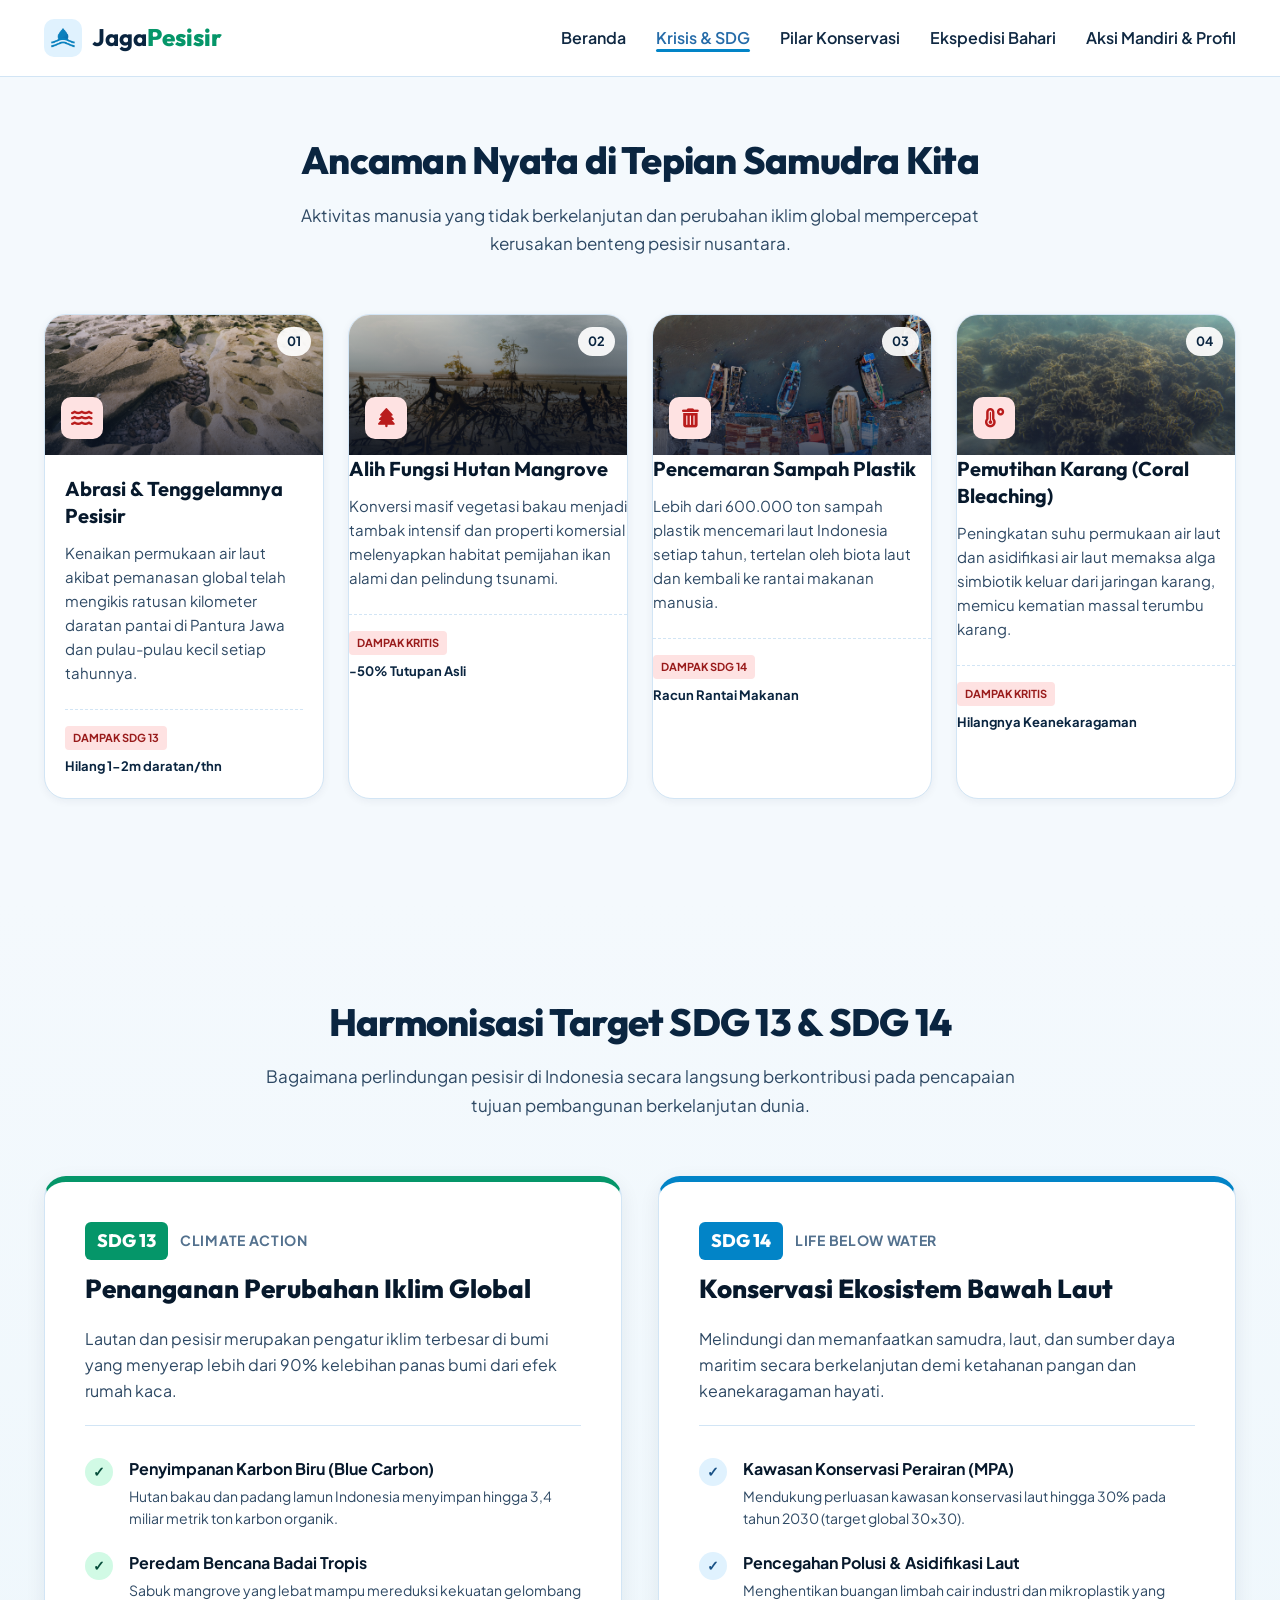
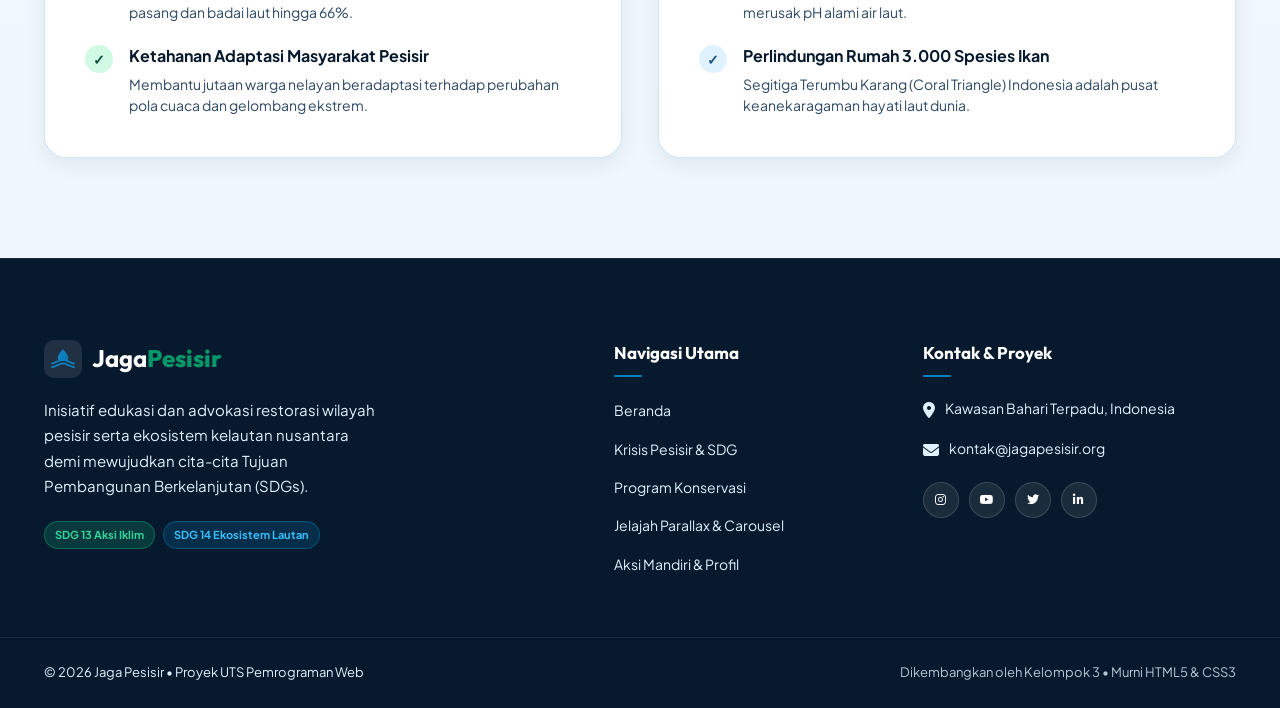
==== commit 1acc17fd: "merapikan css" ====
--- a/edukasi.html
+++ b/edukasi.html
@@ -1,14 +1,16 @@
 <!DOCTYPE html>
 <html lang="id">
+
 <head>
   <meta charset="UTF-8">
   <meta name="viewport" content="width=device-width, initial-scale=1.0">
   <meta name="description" content="Jaga Pesisir - Krisis Pesisir & Edukasi SDG 13 dan SDG 14.">
   <title>Jaga Pesisir | Krisis Pesisir & SDG 13/14</title>
-  <link rel="stylesheet" href="style.css">
+  <link rel="stylesheet" href="css/style.css">
   <link rel="stylesheet" href="https://cdnjs.cloudflare.com/ajax/libs/font-awesome/6.4.0/css/all.min.css">
   <link href="https://fonts.googleapis.com/css2?family=Plus+Jakarta+Sans:wght@400;500;600;700;800&family=Outfit:wght@400;600;700;800&display=swap" rel="stylesheet">
 </head>
+
 <body>
 
   <header class="site-header">
@@ -30,7 +32,7 @@
           <li class="nav-item"><a href="index.html" class="nav-link">Beranda</a></li>
           <li class="nav-item"><a href="edukasi.html" class="nav-link active">Krisis & SDG</a></li>
           <li class="nav-item"><a href="panduan.html" class="nav-link">Pilar Konservasi</a></li>
-          <li class="nav-item"><a href="ekspedisi.html" class="nav-link">Jelajah & Carousel</a></li>
+          <li class="nav-item"><a href="ekspedisi.html" class="nav-link">Ekspedisi Bahari</a></li>
           <li class="nav-item"><a href="tentang.html" class="nav-link">Aksi Mandiri & Profil</a></li>
         </ul>
       </nav>
@@ -40,6 +42,7 @@
 
   <main>
 
+    <!-- SECTION 1: ANCAMAN -->
     <section id="ancaman" class="threats-section" style="padding-top: 60px;">
       <div class="container">
         <header class="section-header text-center">
@@ -50,6 +53,7 @@
         </header>
 
         <div class="threats-grid">
+
           <!-- Ancaman 1 -->
           <article class="threat-card">
             <div class="threat-card-banner" style="background-image: linear-gradient(180deg, rgba(0,0,0,0.1) 0%, rgba(15,23,42,0.75) 100%), url('images/threat-abrasi.jpg');">
@@ -59,7 +63,7 @@
               </div>
             </div>
 
-            <div class="threat-card-inner">
+            <div class="threat-card-body">
               <h3 class="threat-title">Abrasi & Tenggelamnya Pesisir</h3>
               <p class="threat-text">
                 Kenaikan permukaan air laut akibat pemanasan global telah mengikis ratusan kilometer daratan pantai di Pantura Jawa dan pulau-pulau kecil setiap tahunnya.
@@ -70,6 +74,7 @@
               </div>
             </div>
           </article>
+
           <!-- Ancaman 2 -->
           <article class="threat-card">
             <div class="threat-card-banner" style="background-image: linear-gradient(180deg, rgba(0,0,0,0.1) 0%, rgba(15,23,42,0.75) 100%), url('images/threat-mangrove.jpg');">
@@ -137,7 +142,7 @@
       </div>
     </section>
 
-    <!-- SECTION 5: EDUKASI SDG 13 & SDG 14 -->
+    <!-- SECTION 2: EDUKASI SDG 13 & SDG 14 -->
     <section id="sdg" class="sdg-section">
       <div class="container">
         <header class="section-header text-center">
--- a/css/style.css
+++ b/css/style.css
@@ -0,0 +1,2179 @@
+:root {
+  --color-marine-950: #07192c;
+  --color-marine-900: #0a2540;
+  --color-marine-850: #0d3154;
+  --color-marine-800: #123e68;
+  --color-marine-700: #1a5286;
+  --color-marine-600: #256ba8;
+  --color-marine-500: #0284c7;
+  --color-marine-400: #38bdf8;
+  --color-marine-100: #e0f2fe;
+  --color-marine-50:  #f0f9ff;
+
+  --color-mangrove-800: #064e3b;
+  --color-mangrove-600: #059669;
+  --color-mangrove-500: #10b981;
+  --color-mangrove-100: #d1fae5;
+  --color-mangrove-50:  #ecfdf5;
+
+  --color-coral-600: #dc2626;
+  --color-coral-500: #ea580c;
+  --color-coral-400: #f97316;
+  --color-sand-500:  #f59e0b;
+  --color-sand-100:  #fef3c7;
+  --color-sand-50:   #fffbeb;
+
+  --color-text-main:    #0f2842;
+  --color-text-muted:   #2e4964;
+  --color-text-subtle:  #53718e;
+  --color-bg-light:     #f4f9fd;
+  --color-bg-white:     #ffffff;
+  --color-border:       #d2e5f5;
+  --color-border-hover: #7dd3fc;
+
+  --shadow-sm:  0 2px 8px rgba(10, 37, 64, 0.06);
+  --shadow-md:  0 6px 20px rgba(10, 37, 64, 0.08);
+  --shadow-lg:  0 12px 35px rgba(10, 37, 64, 0.12);
+  --shadow-glow: 0 0 25px rgba(2, 132, 199, 0.25);
+
+  --font-primary: 'Plus Jakarta Sans', -apple-system, BlinkMacSystemFont, sans-serif;
+  --font-heading: 'Outfit', 'Plus Jakarta Sans', sans-serif;
+
+  --container-max: 1240px;
+  --radius-sm: 8px;
+  --radius-md: 14px;
+  --radius-lg: 22px;
+  --radius-full: 9999px;
+  --transition: all 0.3s cubic-bezier(0.16, 1, 0.3, 1);
+}
+
+/* Reset & elemen dasar */
+*,
+*::before,
+*::after {
+  box-sizing: border-box;
+  margin: 0;
+  padding: 0;
+}
+
+html {
+  font-size: 16px;
+  scroll-behavior: smooth;
+  scroll-padding-top: 80px;
+}
+
+body {
+  font-family: var(--font-primary);
+  color: var(--color-text-main);
+  background-color: var(--color-bg-light);
+  line-height: 1.65;
+  -webkit-font-smoothing: antialiased;
+  overflow-x: hidden;
+}
+
+img,
+svg {
+  display: block;
+  max-width: 100%;
+}
+
+a {
+  color: inherit;
+  text-decoration: none;
+  transition: var(--transition);
+}
+
+ul {
+  list-style: none;
+}
+
+button,
+input,
+select,
+textarea {
+  font-family: inherit;
+}
+
+/* Layout & utilitas */
+.container {
+  width: 100%;
+  max-width: var(--container-max);
+  margin-left: auto;
+  margin-right: auto;
+  padding-left: 24px;
+  padding-right: 24px;
+}
+
+.text-center {
+  text-align: center;
+}
+
+.section-header {
+  margin-bottom: 56px;
+  max-width: 760px;
+  margin-left: auto;
+  margin-right: auto;
+}
+
+.section-title {
+  font-family: var(--font-heading);
+  font-size: 2.375rem;
+  font-weight: 800;
+  color: var(--color-marine-900);
+  line-height: 1.25;
+  margin-bottom: 16px;
+  letter-spacing: -0.02em;
+}
+
+.section-subtitle {
+  font-size: 1.0625rem;
+  color: var(--color-text-muted);
+  line-height: 1.7;
+}
+
+/* Header & navigasi */
+.site-header {
+  position: sticky;
+  top: 0;
+  z-index: 1000;
+  background: rgba(255, 255, 255, 0.94);
+  backdrop-filter: blur(12px);
+  -webkit-backdrop-filter: blur(12px);
+  border-bottom: 1px solid var(--color-border);
+  transition: var(--transition);
+}
+
+.header-container {
+  display: flex;
+  align-items: center;
+  justify-content: space-between;
+  height: 76px;
+}
+
+.brand-logo {
+  display: flex;
+  align-items: center;
+  gap: 10px;
+  font-family: var(--font-heading);
+  font-size: 1.5rem;
+  color: var(--color-marine-900);
+  font-weight: 700;
+}
+
+.logo-icon {
+  width: 38px;
+  height: 38px;
+  color: var(--color-marine-500);
+  display: flex;
+  object-fit: contain;
+  align-items: center;
+  justify-content: center;
+  border-radius: 10px;
+  background: var(--color-marine-100);
+  padding: 6px;
+  transition: transform 0.3s ease;
+}
+
+.brand-logo:hover .logo-icon {
+  transform: rotate(-8deg) scale(1.08);
+}
+
+.logo-text strong {
+  color: var(--color-mangrove-600);
+  font-weight: 800;
+}
+
+/* Menu mobile: toggle via checkbox */
+.nav-toggle {
+  display: none;
+}
+
+.nav-toggle-label {
+  display: none;
+  cursor: pointer;
+  flex-direction: column;
+  justify-content: space-between;
+  width: 28px;
+  height: 20px;
+  z-index: 1010;
+}
+
+.hamburger-bar {
+  display: block;
+  height: 3px;
+  width: 100%;
+  background-color: var(--color-marine-900);
+  border-radius: 4px;
+  transition: all 0.3s ease-in-out;
+}
+
+.main-navigation {
+  display: flex;
+  align-items: center;
+}
+
+.nav-menu {
+  display: flex;
+  align-items: center;
+  gap: 30px;
+}
+
+.nav-link {
+  position: relative;
+  color: var(--color-text-main);
+  text-decoration: none;
+  font-weight: 600;
+  transition: color 0.3s ease;
+}
+
+.nav-link::after {
+  content: "";
+  position: absolute;
+  bottom: -4px;
+  left: 0;
+  width: 0;
+  height: 3px;
+  background-color: var(--color-marine-500);
+  border-radius: var(--radius-full, 2px);
+  transition: width 0.3s ease;
+}
+
+.nav-link:hover,
+.nav-link.active {
+  color: var(--color-marine-600);
+}
+
+.nav-link:hover::after,
+.nav-link.active::after {
+  width: 100%;
+}
+
+@media (max-width: 1024px) {
+  .nav-link:hover,
+  .nav-link.active {
+    background-color: var(--color-marine-100);
+    color: var(--color-marine-800);
+    padding-left: 16px;
+    border-left: 4px solid var(--color-marine-600);
+    border-radius: var(--radius-sm);
+  }
+
+  .nav-link:hover::after,
+  .nav-link.active::after {
+    display: none;
+  }
+}
+
+/* Hero */
+.hero-section {
+  position: relative;
+  padding-top: 60px;
+  padding-bottom: 80px;
+  background: linear-gradient(180deg, #ffffff 0%, var(--color-marine-50) 60%, var(--color-marine-100) 100%);
+  overflow: hidden;
+}
+
+.hero-grid {
+  display: grid;
+  grid-template-columns: 1.15fr 0.85fr;
+  align-items: center;
+  gap: 48px;
+}
+
+.hero-title {
+  font-family: var(--font-heading);
+  font-size: 3.25rem;
+  font-weight: 800;
+  line-height: 1.18;
+  color: var(--color-marine-950);
+  letter-spacing: -0.03em;
+  margin-bottom: 20px;
+}
+
+.gradient-text {
+  background: linear-gradient(135deg, var(--color-marine-600) 0%, var(--color-mangrove-600) 100%);
+  -webkit-background-clip: text;
+  -webkit-text-fill-color: transparent;
+}
+
+.hero-description {
+  font-size: 1.125rem;
+  color: var(--color-text-muted);
+  line-height: 1.75;
+  margin-bottom: 34px;
+  max-width: 580px;
+}
+
+.hero-focus {
+  padding-top: 20px;
+  border-top: 1px solid rgba(18, 62, 104, 0.12);
+}
+
+.hero-focus-label {
+  display: block;
+  font-size: 0.8125rem;
+  font-weight: 700;
+  text-transform: uppercase;
+  color: var(--color-text-subtle);
+  letter-spacing: 0.05em;
+  margin-bottom: 10px;
+}
+
+.hero-focus-tags {
+  display: flex;
+  flex-wrap: wrap;
+  gap: 8px;
+}
+
+.hero-focus-tag {
+  display: inline-block;
+  padding: 5px 12px;
+  font-size: 0.8125rem;
+  font-weight: 600;
+  color: var(--color-marine-800);
+  background-color: rgba(255, 255, 255, 0.85);
+  border: 1px solid var(--color-border);
+  border-radius: var(--radius-sm);
+}
+
+.hero-image-card {
+  position: relative;
+  max-width: 480px;
+  margin-left: auto;
+  border-radius: var(--radius-lg);
+  overflow: hidden;
+  box-shadow: var(--shadow-lg);
+  border: 2px solid rgba(255, 255, 255, 0.8);
+}
+
+.hero-img {
+  width: 100%;
+  height: 420px;
+  object-fit: cover;
+  display: block;
+}
+
+.floating-badge {
+  position: absolute;
+  z-index: 10;
+  display: flex;
+  align-items: center;
+  gap: 12px;
+  padding: 12px 18px;
+  background: rgba(255, 255, 255, 0.95);
+  backdrop-filter: blur(8px);
+  -webkit-backdrop-filter: blur(8px);
+  border-radius: var(--radius-md);
+  border: 1px solid rgba(255, 255, 255, 0.8);
+  box-shadow: 0 10px 25px rgba(10, 37, 64, 0.15);
+  transition: transform 0.3s ease;
+}
+
+.badge-top-left {
+  top: 24px;
+  left: -20px;
+  animation: floatBadgeA 5s ease-in-out infinite alternate;
+}
+
+.badge-bottom-right {
+  bottom: 30px;
+  right: -15px;
+  animation: floatBadgeB 6s ease-in-out infinite alternate;
+}
+
+.badge-icon-wrap {
+  display: flex;
+  align-items: center;
+  justify-content: center;
+  width: 42px;
+  height: 42px;
+  border-radius: var(--radius-sm);
+  background-color: var(--color-marine-100);
+  font-size: 1.35rem;
+}
+
+.badge-title {
+  display: block;
+  font-size: 1rem;
+  font-weight: 800;
+  color: var(--color-marine-900);
+  line-height: 1.2;
+}
+
+.badge-sub {
+  display: block;
+  font-size: 0.75rem;
+  color: var(--color-text-muted);
+  font-weight: 600;
+}
+
+/* Statistik */
+.stats-section {
+  background-color: var(--color-bg-white);
+  padding: 40px 0 60px;
+}
+
+.stats-grid {
+  display: grid;
+  grid-template-columns: repeat(4, 1fr);
+  gap: 24px;
+}
+
+.stat-card {
+  display: flex;
+  align-items: flex-start;
+  gap: 16px;
+  padding: 24px;
+  background-color: var(--color-bg-light);
+  border: 1px solid var(--color-border);
+  border-radius: var(--radius-md);
+  transition: var(--transition);
+}
+
+.stat-card:hover {
+  transform: translateY(-5px);
+  background-color: #ffffff;
+  border-color: var(--color-marine-400);
+  box-shadow: var(--shadow-md);
+}
+
+.stat-icon {
+  font-size: 2rem;
+  line-height: 1;
+}
+
+.stat-number {
+  font-family: var(--font-heading);
+  font-size: 1.875rem;
+  font-weight: 800;
+  color: var(--color-marine-900);
+  line-height: 1.1;
+  margin-bottom: 6px;
+}
+
+.stat-unit {
+  font-size: 1.125rem;
+  color: var(--color-marine-500);
+  font-weight: 700;
+  margin-left: 2px;
+}
+
+.stat-desc {
+  font-size: 0.875rem;
+  color: var(--color-text-muted);
+  line-height: 1.45;
+}
+
+/* Ancaman pesisir */
+.threats-section {
+  padding: 100px 0;
+  background-color: var(--color-bg-light);
+}
+
+.threats-grid {
+  display: grid;
+  grid-template-columns: repeat(4, 1fr);
+  gap: 24px;
+}
+
+.threat-card-banner {
+  height: 140px;
+  background-size: cover;
+  background-position: center;
+  position: relative;
+  display: flex;
+  align-items: flex-end;
+  padding: 16px;
+}
+
+.threat-card {
+  background-color: var(--color-bg-white);
+  border-radius: var(--radius-lg);
+  border: 1px solid var(--color-border);
+  box-shadow: var(--shadow-sm);
+  transition: var(--transition);
+  position: relative;
+  overflow: hidden;
+  padding: 0;
+}
+
+.threat-card::before {
+  content: '';
+  position: absolute;
+  top: 0;
+  left: 0;
+  width: 100%;
+  height: 4px;
+  background: linear-gradient(90deg, var(--color-coral-400), var(--color-coral-600));
+  opacity: 0;
+  transition: opacity 0.3s ease;
+  z-index: 2;
+}
+
+.threat-card:hover {
+  transform: translateY(-8px);
+  box-shadow: var(--shadow-lg);
+  border-color: rgba(220, 38, 38, 0.25);
+}
+
+.threat-card:hover::before {
+  opacity: 1;
+}
+
+.threat-card-body {
+  display: flex;
+  flex-direction: column;
+  padding: 20px;
+}
+
+.threat-badge {
+  position: absolute;
+  top: 12px;
+  right: 12px;
+  background: rgba(255, 255, 255, 0.92);
+  color: var(--color-marine-900);
+  font-weight: 700;
+  font-size: 0.8rem;
+  padding: 4px 10px;
+  border-radius: var(--radius-full);
+  margin-bottom: 0;
+}
+
+.threat-icon-box {
+  width: 42px;
+  height: 42px;
+  border-radius: 10px;
+  background-color: #fee2e2;
+  color: #b91c1c;
+  display: flex;
+  align-items: center;
+  justify-content: center;
+  font-size: 1.2rem;
+  margin-bottom: 0;
+  transition: transform 0.35s cubic-bezier(0.34, 1.56, 0.64, 1);
+}
+
+.threat-card:hover .threat-icon-box {
+  transform: scale(1.1) rotate(5deg);
+}
+
+.threat-title {
+  font-family: var(--font-heading);
+  font-size: 1.25rem;
+  font-weight: 700;
+  color: var(--color-marine-950);
+  line-height: 1.35;
+  margin-bottom: 12px;
+}
+
+.threat-text {
+  font-size: 0.9375rem;
+  color: var(--color-text-muted);
+  line-height: 1.6;
+  margin-bottom: 24px;
+  flex-grow: 1;
+}
+
+.threat-meta {
+  display: flex;
+  flex-direction: column;
+  gap: 6px;
+  padding-top: 16px;
+  border-top: 1px dashed var(--color-border);
+}
+
+.meta-tag {
+  display: inline-block;
+  align-self: flex-start;
+  font-size: 0.6875rem;
+  font-weight: 700;
+  padding: 3px 8px;
+  border-radius: 4px;
+  text-transform: uppercase;
+}
+
+.impact-critical {
+  background-color: #fee2e2;
+  color: #991b1b;
+}
+
+.meta-status {
+  font-size: 0.8125rem;
+  font-weight: 700;
+  color: var(--color-marine-900);
+}
+
+/* Pilar konservasi */
+.programs-section.overlapping-section {
+  padding: 100px 0 140px;
+  background-color: var(--color-bg-light);
+  position: relative;
+  z-index: 10;
+}
+
+.stacking-cards-container {
+  display: flex;
+  flex-direction: column;
+  gap: 48px;
+  max-width: 1060px;
+  margin: 0 auto;
+  position: relative;
+}
+
+.stack-card {
+  position: sticky;
+  top: 110px;
+  background: #ffffff;
+  border-radius: var(--radius-lg);
+  border: 1px solid var(--color-border);
+  box-shadow: 0 -12px 35px rgba(7, 25, 44, 0.08), var(--shadow-lg);
+  padding: 44px 44px;
+  margin-bottom: 30px;
+  transition: transform 0.3s ease, box-shadow 0.3s ease;
+  overflow: hidden;
+}
+
+.stack-card-mangrove {
+  top: 100px;
+  z-index: 1;
+  border-top: 5px solid var(--color-mangrove-600);
+}
+
+.stack-card-coral {
+  top: 130px;
+  z-index: 2;
+  border-top: 5px solid var(--color-marine-500);
+}
+
+.stack-card-cleanup {
+  top: 160px;
+  z-index: 3;
+  border-top: 5px solid var(--color-sand-500);
+}
+
+.stack-card-community {
+  top: 190px;
+  z-index: 4;
+  border-top: 5px solid #6366f1;
+}
+
+.stack-card-badge-row {
+  display: flex;
+  justify-content: space-between;
+  align-items: center;
+  margin-bottom: 22px;
+  padding-bottom: 14px;
+  border-bottom: 1px dashed var(--color-border);
+}
+
+.stack-step-pill {
+  font-family: var(--font-heading);
+  font-size: 0.8125rem;
+  font-weight: 800;
+  text-transform: uppercase;
+  letter-spacing: 0.06em;
+  color: var(--color-marine-600);
+  background: var(--color-marine-100);
+  padding: 6px 16px;
+  border-radius: var(--radius-full);
+}
+
+.stack-sdg-tag {
+  font-size: 0.8125rem;
+  font-weight: 700;
+  color: var(--color-text-subtle);
+}
+
+.stack-card-content {
+  display: grid;
+  grid-template-columns: 1.4fr 0.8fr;
+  gap: 40px;
+  align-items: center;
+}
+
+.stack-title {
+  font-family: var(--font-heading);
+  font-size: 1.625rem;
+  font-weight: 800;
+  color: var(--color-marine-950);
+  line-height: 1.3;
+  margin-bottom: 14px;
+}
+
+.stack-desc {
+  font-size: 1rem;
+  color: var(--color-text-muted);
+  line-height: 1.7;
+  margin-bottom: 24px;
+}
+
+.stack-metrics-grid {
+  display: grid;
+  grid-template-columns: repeat(2, 1fr);
+  gap: 16px;
+  margin-bottom: 28px;
+}
+
+.metric-box {
+  background: var(--color-marine-50);
+  border: 1px solid var(--color-border);
+  padding: 16px 20px;
+  border-radius: var(--radius-md);
+  display: flex;
+  flex-direction: column;
+}
+
+.metric-box strong {
+  font-family: var(--font-heading);
+  font-size: 1.35rem;
+  font-weight: 800;
+  color: var(--color-marine-900);
+  margin-bottom: 2px;
+}
+
+.metric-box span {
+  font-size: 0.8125rem;
+  color: var(--color-text-muted);
+  font-weight: 600;
+}
+
+.stack-card-visual {
+  height: 240px;
+  border-radius: var(--radius-md);
+  display: flex;
+  flex-direction: column;
+  align-items: center;
+  justify-content: center;
+  padding: 24px;
+  text-align: center;
+  color: #ffffff;
+  position: relative;
+  overflow: hidden;
+  box-shadow: 0 10px 25px rgba(7, 25, 44, 0.12);
+  background-size: contain;
+  background-position: center;
+  background-repeat: no-repeat;
+}
+
+.visual-mangrove {
+  background: linear-gradient(135deg, var(--color-mangrove-800) 0%, var(--color-mangrove-600) 100%);
+}
+
+.visual-coral {
+  background: linear-gradient(135deg, #0369a1 0%, #0891b2 100%);
+}
+
+.visual-cleanup {
+  background: linear-gradient(135deg, #b45309 0%, #d97706 100%);
+}
+
+.visual-community {
+  background: linear-gradient(135deg, #4338ca 0%, #6366f1 100%);
+}
+
+.stack-visual-icon {
+  font-size: 3.5rem;
+  margin-bottom: 12px;
+  filter: drop-shadow(0 4px 8px rgba(7, 25, 44, 0.2));
+  transition: transform 0.3s ease;
+}
+
+.stack-card:hover .stack-visual-icon {
+  transform: scale(1.15) rotate(6deg);
+}
+
+.stack-visual-stats strong {
+  display: block;
+  font-family: var(--font-heading);
+  font-size: 1.25rem;
+  font-weight: 800;
+}
+
+.stack-visual-stats span {
+  display: block;
+  font-size: 0.8125rem;
+  opacity: 0.9;
+}
+
+/* Target SDG 13 & 14 */
+.sdg-section {
+  padding: 100px 0;
+  background: linear-gradient(180deg, var(--color-bg-light) 0%, #eef7fc 100%);
+}
+
+.sdg-comparison-grid {
+  display: grid;
+  grid-template-columns: repeat(2, 1fr);
+  gap: 36px;
+}
+
+.sdg-column {
+  background-color: var(--color-bg-white);
+  border-radius: var(--radius-lg);
+  padding: 40px;
+  box-shadow: var(--shadow-md);
+  border: 1px solid var(--color-border);
+  transition: var(--transition);
+  position: relative;
+}
+
+.sdg-column:hover {
+  transform: translateY(-6px);
+  box-shadow: var(--shadow-lg);
+}
+
+.sdg-13-col {
+  border-top: 6px solid var(--color-mangrove-600);
+}
+
+.sdg-14-col {
+  border-top: 6px solid var(--color-marine-500);
+}
+
+.sdg-header-box {
+  margin-bottom: 20px;
+}
+
+.sdg-brand {
+  display: flex;
+  align-items: center;
+  gap: 12px;
+  margin-bottom: 12px;
+}
+
+.sdg-code {
+  font-family: var(--font-heading);
+  font-size: 1.125rem;
+  font-weight: 800;
+  padding: 4px 12px;
+  border-radius: 6px;
+  color: #ffffff;
+}
+
+.sdg-13-col .sdg-code {
+  background-color: var(--color-mangrove-600);
+}
+
+.sdg-14-col .sdg-code {
+  background-color: var(--color-marine-500);
+}
+
+.sdg-name {
+  font-size: 0.875rem;
+  font-weight: 700;
+  text-transform: uppercase;
+  letter-spacing: 0.05em;
+  color: var(--color-text-subtle);
+}
+
+.sdg-target-title {
+  font-family: var(--font-heading);
+  font-size: 1.625rem;
+  font-weight: 800;
+  color: var(--color-marine-950);
+  line-height: 1.3;
+}
+
+.sdg-summary {
+  font-size: 1rem;
+  color: var(--color-text-muted);
+  line-height: 1.65;
+  margin-bottom: 30px;
+  padding-bottom: 20px;
+  border-bottom: 1px solid var(--color-border);
+}
+
+.sdg-points {
+  display: flex;
+  flex-direction: column;
+  gap: 20px;
+}
+
+.sdg-point-item {
+  display: flex;
+  align-items: flex-start;
+  gap: 16px;
+}
+
+.point-bullet {
+  flex-shrink: 0;
+  width: 28px;
+  height: 28px;
+  border-radius: 50%;
+  display: flex;
+  align-items: center;
+  justify-content: center;
+  font-size: 0.875rem;
+  font-weight: 800;
+  margin-top: 2px;
+}
+
+.sdg-13-col .point-bullet {
+  background-color: var(--color-mangrove-100);
+  color: var(--color-mangrove-800);
+}
+
+.sdg-14-col .point-bullet {
+  background-color: var(--color-marine-100);
+  color: var(--color-marine-700);
+}
+
+.sdg-point-item strong {
+  display: block;
+  font-size: 1rem;
+  color: var(--color-marine-950);
+  margin-bottom: 4px;
+}
+
+.sdg-point-item p {
+  font-size: 0.875rem;
+  color: var(--color-text-muted);
+  line-height: 1.55;
+}
+
+/* Checklist kebiasaan */
+.checklist-section {
+  padding: 100px 0;
+  background-color: var(--color-bg-white);
+}
+
+.checklist-card {
+  max-width: 860px;
+  margin: 0 auto;
+  background: var(--color-bg-light);
+  border-radius: var(--radius-lg);
+  border: 1px solid var(--color-border);
+  box-shadow: var(--shadow-md);
+  padding: 40px;
+}
+
+.checklist-form {
+  display: flex;
+  flex-direction: column;
+  gap: 14px;
+}
+
+.check-item {
+  display: flex;
+  align-items: center;
+  gap: 16px;
+  padding: 18px 22px;
+  background-color: #ffffff;
+  border: 2px solid var(--color-border);
+  border-radius: var(--radius-md);
+  cursor: pointer;
+  transition: all 0.25s ease;
+  user-select: none;
+}
+
+.check-item:hover {
+  border-color: var(--color-marine-400);
+  transform: translateX(4px);
+}
+
+.check-input {
+  position: absolute;
+  opacity: 0;
+  pointer-events: none;
+}
+
+.check-box-visual {
+  flex-shrink: 0;
+  width: 24px;
+  height: 24px;
+  border-radius: 6px;
+  border: 2px solid var(--color-text-subtle);
+  display: flex;
+  align-items: center;
+  justify-content: center;
+  transition: all 0.25s ease;
+  background-color: #ffffff;
+}
+
+.check-box-visual::after {
+  content: '✓';
+  font-size: 14px;
+  font-weight: 800;
+  color: #ffffff;
+  opacity: 0;
+  transform: scale(0.4);
+  transition: all 0.2s ease;
+}
+
+.check-text-content {
+  flex-grow: 1;
+}
+
+.check-text-content strong {
+  display: block;
+  font-size: 1rem;
+  color: var(--color-marine-950);
+  margin-bottom: 2px;
+  transition: color 0.2s ease;
+}
+
+.check-text-content small {
+  display: block;
+  font-size: 0.8125rem;
+  color: var(--color-text-muted);
+}
+
+.check-impact-tag {
+  flex-shrink: 0;
+  font-size: 0.75rem;
+  font-weight: 700;
+  padding: 4px 10px;
+  border-radius: var(--radius-full);
+  background-color: var(--color-marine-100);
+  color: var(--color-marine-700);
+  transition: all 0.2s ease;
+}
+
+.check-input:checked + .check-box-visual {
+  background-color: var(--color-mangrove-600);
+  border-color: var(--color-mangrove-600);
+}
+
+.check-input:checked + .check-box-visual::after {
+  opacity: 1;
+  transform: scale(1);
+}
+
+.check-input:checked ~ .check-text-content strong {
+  color: var(--color-mangrove-800);
+}
+
+.check-input:checked ~ .check-impact-tag {
+  background-color: var(--color-mangrove-100);
+  color: var(--color-mangrove-800);
+  box-shadow: 0 0 10px rgba(16, 185, 129, 0.3);
+}
+
+.check-item:has(.check-input:checked) {
+  border-color: var(--color-mangrove-500);
+  background-color: var(--color-mangrove-50);
+}
+
+.checklist-feedback {
+  margin-top: 30px;
+  padding-top: 24px;
+  border-top: 1px dashed var(--color-border);
+}
+
+.feedback-badge-box {
+  display: flex;
+  align-items: center;
+  gap: 16px;
+  padding: 18px 24px;
+  border-radius: var(--radius-md);
+  background: linear-gradient(135deg, var(--color-marine-900), var(--color-marine-800));
+  color: #ffffff;
+}
+
+.feedback-icon {
+  font-size: 2.2rem;
+}
+
+.feedback-text h4 {
+  font-family: var(--font-heading);
+  font-size: 1.125rem;
+  font-weight: 700;
+  margin-bottom: 4px;
+}
+
+.feedback-text p {
+  font-size: 0.875rem;
+  color: var(--color-marine-100);
+}
+
+/* Footer */
+.site-footer {
+  background-color: var(--color-marine-950);
+  color: #ffffff;
+  padding-top: 80px;
+  border-top: 1px solid rgba(255, 255, 255, 0.08);
+}
+
+.footer-grid {
+  display: grid;
+  grid-template-columns: 2fr 1fr 1.2fr;
+  gap: 48px;
+  padding-bottom: 60px;
+}
+
+.footer-logo {
+  color: #ffffff;
+  margin-bottom: 18px;
+}
+
+.footer-logo .logo-icon {
+  background: rgba(255, 255, 255, 0.1);
+  color: var(--color-marine-400);
+}
+
+.footer-tagline {
+  font-size: 0.9375rem;
+  color: var(--color-marine-100);
+  line-height: 1.7;
+  margin-bottom: 22px;
+  max-width: 340px;
+}
+
+.sdg-mini-badges {
+  display: flex;
+  flex-wrap: wrap;
+  gap: 8px;
+}
+
+.mini-sdg {
+  font-size: 0.6875rem;
+  font-weight: 700;
+  padding: 4px 10px;
+  border-radius: var(--radius-full);
+}
+
+.sdg-13-tag {
+  background-color: rgba(16, 185, 129, 0.2);
+  color: #34d399;
+  border: 1px solid rgba(16, 185, 129, 0.4);
+}
+
+.sdg-14-tag {
+  background-color: rgba(2, 132, 199, 0.2);
+  color: #38bdf8;
+  border: 1px solid rgba(2, 132, 199, 0.4);
+}
+
+.footer-heading {
+  font-family: var(--font-heading);
+  font-size: 1.0625rem;
+  font-weight: 700;
+  color: #ffffff;
+  margin-bottom: 20px;
+  position: relative;
+  padding-bottom: 10px;
+}
+
+.footer-heading::after {
+  content: '';
+  position: absolute;
+  bottom: 0;
+  left: 0;
+  width: 28px;
+  height: 2px;
+  background-color: var(--color-marine-500);
+  border-radius: 2px;
+}
+
+.footer-links {
+  display: flex;
+  flex-direction: column;
+  gap: 12px;
+}
+
+.footer-links a {
+  font-size: 0.875rem;
+  color: var(--color-marine-100);
+  transition: transform 0.2s ease, color 0.2s ease;
+  display: inline-block;
+}
+
+.footer-links a:hover {
+  color: var(--color-marine-400);
+  transform: translateX(4px);
+}
+
+.footer-contact-item {
+  display: flex;
+  align-items: flex-start;
+  gap: 10px;
+  font-size: 0.875rem;
+  color: var(--color-marine-100);
+  line-height: 1.6;
+  margin-bottom: 14px;
+}
+
+.contact-icon {
+  font-size: 1rem;
+}
+
+.social-links {
+  display: flex;
+  gap: 10px;
+  margin-top: 20px;
+}
+
+.social-btn {
+  display: flex;
+  align-items: center;
+  justify-content: center;
+  width: 36px;
+  height: 36px;
+  border-radius: 50%;
+  background: rgba(255, 255, 255, 0.08);
+  color: #ffffff;
+  font-size: 0.75rem;
+  font-weight: 800;
+  border: 1px solid rgba(255, 255, 255, 0.15);
+  transition: var(--transition);
+}
+
+.social-btn:hover {
+  background-color: var(--color-marine-500);
+  border-color: var(--color-marine-400);
+  transform: translateY(-3px);
+}
+
+.footer-bottom {
+  border-top: 1px solid rgba(255, 255, 255, 0.08);
+  padding: 24px 0;
+  font-size: 0.8125rem;
+  color: var(--color-marine-100);
+}
+
+.footer-bottom-flex {
+  display: flex;
+  align-items: center;
+  justify-content: space-between;
+  flex-wrap: wrap;
+  gap: 14px;
+}
+
+.footer-subtext {
+  opacity: 0.8;
+}
+
+/* Zona kedalaman laut */
+.depth-explorer-section {
+  position: relative;
+  min-height: 940px;
+  padding: 100px 0 130px;
+  background-color: var(--color-marine-950);
+  overflow: hidden;
+  color: #ffffff;
+}
+
+.depth-explorer-bg {
+  position: absolute;
+  inset: 0;
+  z-index: 1;
+  background-position: center top;
+  background-repeat: no-repeat;
+  background-size: cover;
+  background-image:
+    radial-gradient(circle at 50% 15%, rgba(56, 189, 248, 0.35) 0%, transparent 60%),
+    radial-gradient(circle at 85% 75%, rgba(16, 185, 129, 0.22) 0%, transparent 50%),
+    linear-gradient(180deg, rgba(7, 25, 44, 0.82) 0%, rgba(10, 37, 64, 0.85) 60%, rgba(7, 25, 44, 0.98) 100%),
+    linear-gradient(135deg, #07192c 0%, #0d3154 50%, #07192c 100%);
+  pointer-events: none;
+}
+
+.depth-explorer-bg {
+  position: absolute;
+  inset: 0;
+  z-index: 1;
+  background-image:
+    linear-gradient(180deg, rgba(7, 25, 44, 0.75) 0%, rgba(10, 37, 64, 0.85) 60%, rgba(7, 25, 44, 0.95) 100%),
+    url('../images/depth-explorer-bg.jpg');
+  background-position: center;
+  background-repeat: no-repeat;
+  background-size: cover;
+  pointer-events: none;
+}
+
+.depth-explorer-container {
+  position: relative;
+  z-index: 5;
+}
+
+.depth-explorer-header {
+  max-width: 800px;
+  margin: 0 auto 60px;
+}
+
+.depth-explorer-title {
+  font-family: var(--font-heading);
+  font-size: 2.75rem;
+  font-weight: 800;
+  line-height: 1.25;
+  color: #ffffff;
+  margin-bottom: 18px;
+  letter-spacing: -0.02em;
+}
+
+.gradient-aqua {
+  background: linear-gradient(135deg, #38bdf8 0%, #34d399 100%);
+  -webkit-background-clip: text;
+  -webkit-text-fill-color: transparent;
+}
+
+.depth-explorer-subtitle {
+  font-size: 1.1rem;
+  color: var(--color-marine-100);
+  line-height: 1.7;
+}
+
+.depth-cards-grid {
+  display: grid;
+  grid-template-columns: repeat(3, 1fr);
+  gap: 30px;
+  margin-bottom: 70px;
+}
+
+.depth-card {
+  background: rgba(10, 37, 64, 0.72);
+  backdrop-filter: blur(14px);
+  -webkit-backdrop-filter: blur(14px);
+  border: 1px solid rgba(56, 189, 248, 0.28);
+  border-radius: var(--radius-lg);
+  padding: 34px 28px;
+  box-shadow: 0 14px 40px rgba(7, 25, 44, 0.45);
+  display: flex;
+  flex-direction: column;
+  transition: transform 0.35s cubic-bezier(0.16, 1, 0.3, 1), border-color 0.35s ease, box-shadow 0.35s ease;
+  position: relative;
+  overflow: hidden;
+}
+
+.depth-card::before {
+  content: '';
+  position: absolute;
+  top: 0;
+  left: 0;
+  width: 100%;
+  height: 3px;
+  background: linear-gradient(90deg, #38bdf8, #34d399);
+}
+
+.depth-card:hover {
+  transform: translateY(-12px) scale(1.02);
+  border-color: rgba(56, 189, 248, 0.65);
+  box-shadow: 0 20px 50px rgba(2, 132, 199, 0.35);
+}
+
+.depth-card-header {
+  display: flex;
+  justify-content: space-between;
+  align-items: center;
+  margin-bottom: 18px;
+}
+
+.depth-meter-tag {
+  font-family: var(--font-heading);
+  font-size: 0.8125rem;
+  font-weight: 800;
+  padding: 4px 12px;
+  border-radius: var(--radius-full);
+  background: rgba(56, 189, 248, 0.2);
+  color: var(--color-marine-400);
+  border: 1px solid rgba(56, 189, 248, 0.35);
+}
+
+.depth-icon {
+  font-size: 1.75rem;
+}
+
+.depth-title {
+  font-family: var(--font-heading);
+  font-size: 1.35rem;
+  font-weight: 700;
+  color: #ffffff;
+  margin-bottom: 12px;
+  line-height: 1.35;
+}
+
+.depth-desc {
+  font-size: 0.9375rem;
+  color: var(--color-marine-100);
+  line-height: 1.65;
+  margin-bottom: 24px;
+  flex-grow: 1;
+}
+
+.depth-stat-pill {
+  padding: 10px 14px;
+  border-radius: var(--radius-md);
+  background: rgba(7, 25, 44, 0.65);
+  border: 1px solid rgba(255, 255, 255, 0.1);
+  font-size: 0.8125rem;
+  color: var(--color-marine-100);
+}
+
+.depth-stat-pill strong {
+  color: #38bdf8;
+  display: block;
+  font-size: 0.9375rem;
+}
+
+.depth-quote-box {
+  max-width: 840px;
+  margin: 0 auto;
+  padding: 40px 30px;
+  background: rgba(10, 37, 64, 0.55);
+  border-radius: var(--radius-lg);
+  border: 1px solid rgba(255, 255, 255, 0.12);
+  backdrop-filter: blur(10px);
+  -webkit-backdrop-filter: blur(10px);
+}
+
+.depth-quote {
+  font-family: var(--font-heading);
+  font-size: 2.35rem;
+  font-weight: 700;
+  line-height: 1.35;
+  color: #ffffff;
+  margin-bottom: 18px;
+  letter-spacing: -0.02em;
+  text-shadow: 0 4px 18px rgba(7, 25, 44, 0.6);
+}
+
+.depth-quote-pills {
+  display: flex;
+  flex-wrap: wrap;
+  justify-content: center;
+  gap: 14px;
+}
+
+.depth-quote-pill {
+  display: inline-flex;
+  align-items: center;
+  padding: 10px 22px;
+  font-size: 0.9375rem;
+  font-weight: 600;
+  color: #ffffff;
+  background: rgba(255, 255, 255, 0.12);
+  border: 1px solid rgba(255, 255, 255, 0.22);
+  border-radius: var(--radius-full);
+  backdrop-filter: blur(8px);
+  -webkit-backdrop-filter: blur(8px);
+  box-shadow: 0 4px 16px rgba(7, 25, 44, 0.2);
+  transition: transform 0.3s ease, background 0.3s ease;
+}
+
+.depth-quote-pill:hover {
+  transform: translateY(-4px);
+  background: rgba(255, 255, 255, 0.2);
+}
+
+/* ona konservasi */
+.infinite-carousel-section {
+  padding: 100px 0 110px;
+  background: linear-gradient(180deg, var(--color-marine-950) 0%, #071f36 50%, var(--color-marine-900) 100%);
+  color: #ffffff;
+  overflow: hidden;
+  position: relative;
+  z-index: 15;
+  margin-top: -30px;
+  border-radius: 36px 36px 0 0;
+  box-shadow: 0 -20px 50px rgba(7, 25, 44, 0.35);
+}
+
+.carousel-intro-container {
+  margin-bottom: 50px;
+}
+
+.carousel-viewport {
+  position: relative;
+  width: 100%;
+  overflow: hidden;
+  padding: 20px 0 30px;
+  mask-image: linear-gradient(to right, transparent 0%, #ffffff 8%, #ffffff 92%, transparent 100%);
+  -webkit-mask-image: linear-gradient(to right, transparent 0%, #ffffff 8%, #ffffff 92%, transparent 100%);
+}
+
+.carousel-track {
+  display: flex;
+  gap: 32px;
+  width: max-content;
+  animation: infiniteCarouselSlide 40s linear infinite;
+  will-change: transform;
+}
+
+.carousel-track:hover {
+  animation-play-state: paused;
+}
+
+@keyframes infiniteCarouselSlide {
+  0% {
+    transform: translateX(0);
+  }
+  100% {
+    transform: translateX(calc(-50% - 16px)); /* setengah track + setengah gap */
+  }
+}
+
+.carousel-card {
+  width: 420px;
+  min-height: 460px;
+  flex-shrink: 0;
+  background-size: cover;
+  background-position: center;
+  backdrop-filter: blur(12px);
+  -webkit-backdrop-filter: blur(12px);
+  border: 1px solid rgba(56, 189, 248, 0.25);
+  border-radius: var(--radius-lg);
+  padding: 28px 24px;
+  display: flex;
+  flex-direction: column;
+  justify-content: space-between;
+  box-shadow: 0 16px 45px rgba(7, 25, 44, 0.5);
+  transition: transform 0.35s cubic-bezier(0.16, 1, 0.3, 1), border-color 0.35s ease,
+  box-shadow 0.35s ease;
+  position: relative;
+  overflow: hidden;
+}
+
+.carousel-card::before {
+  content: '';
+  position: absolute;
+  top: 0;
+  left: 0;
+  width: 100%;
+  height: 4px;
+}
+
+.carousel-card.card-pantura::before { background: linear-gradient(90deg, #10b981, #059669); }
+
+.carousel-card.card-kepri::before { background: linear-gradient(90deg, #38bdf8, #0284c7); }
+
+.carousel-card.card-wakatobi::before { background: linear-gradient(90deg, #f59e0b, #ea580c); }
+
+.carousel-card.card-rajaampat::before { background: linear-gradient(90deg, #10b981, #38bdf8); }
+
+.carousel-card.card-banda::before { background: linear-gradient(90deg, #0284c7, #6366f1); }
+
+.carousel-card:hover {
+  transform: translateY(-8px) scale(1.02);
+  border-color: rgba(56, 189, 248, 0.6);
+  box-shadow: 0 22px 55px rgba(2, 132, 199, 0.35);
+}
+
+.carousel-card-icon {
+  width: 48px;
+  height: 48px;
+  background: rgba(56, 189, 248, 0.15);
+  border: 1px solid rgba(56, 189, 248, 0.35);
+  color: var(--color-marine-400);
+  border-radius: 12px;
+  display: flex;
+  align-items: center;
+  justify-content: center;
+  font-size: 1.35rem;
+  margin: 14px 0;
+  box-shadow: 0 4px 15px rgba(2, 132, 199, 0.2);
+  transition: transform 0.3s ease, background-color 0.3s ease;
+}
+
+.carousel-card:hover .carousel-card-icon {
+  transform: scale(1.1) rotate(5deg);
+  background: var(--color-marine-500);
+  color: #ffffff;
+}
+
+.carousel-card-metrics {
+  display: grid;
+  grid-template-columns: 1fr 1fr;
+  gap: 12px;
+  margin: 16px 0;
+}
+
+.carousel-metric {
+  background: rgba(255, 255, 255, 0.05);
+  border: 1px solid rgba(255, 255, 255, 0.1);
+  border-radius: 10px;
+  padding: 10px 12px;
+  backdrop-filter: blur(4px);
+}
+
+.carousel-metric-value {
+  display: block;
+  font-family: var(--font-heading);
+  font-size: 1.1rem;
+  font-weight: 800;
+  color: var(--color-marine-400);
+}
+
+.carousel-metric-label {
+  display: block;
+  font-size: 0.75rem;
+  color: var(--color-marine-100);
+  opacity: 0.85;
+}
+
+@media (min-width: 1440px) {
+  :root {
+    --container-max: 1320px;
+  }
+
+  .hero-title {
+    font-size: 3.75rem;
+  }
+}
+
+@media (max-width: 1024px) {
+  .hero-grid {
+    grid-template-columns: 1fr;
+    gap: 40px;
+    text-align: center;
+  }
+
+  .hero-content {
+    margin: 0 auto;
+    max-width: 680px;
+  }
+
+  .hero-focus-tags {
+    justify-content: center;
+  }
+
+  .hero-description {
+    margin-left: auto;
+    margin-right: auto;
+  }
+
+  .threats-grid {
+    grid-template-columns: repeat(2, 1fr);
+  }
+
+  .stats-grid {
+    grid-template-columns: repeat(2, 1fr);
+  }
+
+  .footer-grid {
+    grid-template-columns: repeat(2, 1fr);
+    gap: 36px;
+  }
+
+  .depth-quote {
+    font-size: 2rem;
+  }
+
+  .depth-cards-grid {
+    grid-template-columns: repeat(2, 1fr);
+  }
+
+  .depth-tier-3 {
+    grid-column: span 2;
+    max-width: 540px;
+    margin: 0 auto;
+    width: 100%;
+  }
+
+  .stack-card-content {
+    grid-template-columns: 1fr;
+    gap: 28px;
+  }
+
+  .stack-card {
+    padding: 34px 28px;
+  }
+
+  .stack-card-visual {
+    height: 180px;
+  }
+
+  .carousel-card {
+    width: 360px;
+    min-height: 430px;
+  }
+}
+
+@media (max-width: 768px) {
+  .depth-explorer-section {
+    min-height: auto;
+    padding: 70px 0 90px;
+  }
+
+  .depth-explorer-title {
+    font-size: 2.1rem;
+  }
+
+  .depth-cards-grid {
+    grid-template-columns: 1fr;
+    max-width: 520px;
+    margin: 0 auto 50px;
+  }
+
+  .depth-tier-3 {
+    grid-column: span 1;
+    max-width: none;
+  }
+
+  .depth-quote {
+    font-size: 1.65rem;
+    line-height: 1.4;
+  }
+
+  .depth-quote-pill {
+    padding: 8px 16px;
+    font-size: 0.85rem;
+  }
+
+  .nav-toggle-label {
+    display: flex;
+  }
+
+  .main-navigation {
+    position: absolute;
+    top: 76px;
+    left: 0;
+    width: 100%;
+    background-color: #ffffff;
+    border-bottom: 1px solid var(--color-border);
+    box-shadow: var(--shadow-lg);
+    padding: 24px;
+    display: none;
+    flex-direction: column;
+    align-items: stretch;
+    animation: slideNav 0.3s ease forwards;
+  }
+
+  @keyframes slideNav {
+    from {
+      opacity: 0;
+      transform: translateY(-10px);
+    }
+    to {
+      opacity: 1;
+      transform: translateY(0);
+    }
+  }
+
+  .nav-toggle:checked ~ .main-navigation {
+    display: flex;
+  }
+
+  .nav-toggle:checked ~ .nav-toggle-label .hamburger-bar:nth-child(1) {
+    transform: translateY(8px) rotate(45deg);
+  }
+
+  .nav-toggle:checked ~ .nav-toggle-label .hamburger-bar:nth-child(2) {
+    opacity: 0;
+  }
+
+  .nav-toggle:checked ~ .nav-toggle-label .hamburger-bar:nth-child(3) {
+    transform: translateY(-8px) rotate(-45deg);
+  }
+
+  .nav-menu {
+    flex-direction: column;
+    align-items: stretch;
+    gap: 16px;
+    width: 100%;
+  }
+
+  .nav-link {
+    display: block;
+    padding: 10px 0;
+    font-size: 1rem;
+    border-bottom: 1px solid var(--color-bg-light);
+  }
+
+  .hero-title {
+    font-size: 2.5rem;
+  }
+
+  .section-title {
+    font-size: 1.875rem;
+  }
+
+  .badge-top-left {
+    left: 4px;
+    top: 16px;
+  }
+
+  .badge-bottom-right {
+    right: 4px;
+    bottom: 20px;
+  }
+
+  .stack-card {
+    padding: 30px 24px;
+  }
+
+  .stack-card-mangrove { top: 80px; }
+
+  .stack-card-coral { top: 105px; }
+
+  .stack-card-cleanup { top: 130px; }
+
+  .stack-card-community { top: 155px; }
+
+  .carousel-track { animation-duration: 32s; }
+
+  .sdg-comparison-grid {
+    grid-template-columns: 1fr;
+  }
+
+  .checklist-card {
+    padding: 24px;
+  }
+}
+
+@media (max-width: 480px) {
+  html {
+    font-size: 15px;
+  }
+
+  .container {
+    padding-left: 16px;
+    padding-right: 16px;
+  }
+
+  .header-container {
+    height: 68px;
+  }
+
+  .hero-section {
+    padding-top: 40px;
+    padding-bottom: 60px;
+  }
+
+  .hero-title {
+    font-size: 2rem;
+  }
+
+  .hero-description {
+    font-size: 1rem;
+  }
+
+  .floating-badge {
+    padding: 8px 12px;
+    gap: 8px;
+  }
+
+  .badge-icon-wrap {
+    width: 34px;
+    height: 34px;
+    font-size: 1.1rem;
+  }
+
+  .badge-title {
+    font-size: 0.875rem;
+  }
+
+  .badge-sub {
+    font-size: 0.6875rem;
+  }
+
+  .stats-grid {
+    grid-template-columns: 1fr;
+    gap: 16px;
+  }
+
+  .threats-grid {
+    grid-template-columns: 1fr;
+  }
+
+  .threat-card {
+    padding: 24px 20px;
+  }
+
+  .sdg-column {
+    padding: 28px 20px;
+  }
+
+  .check-item {
+    flex-direction: column;
+    align-items: flex-start;
+    gap: 12px;
+  }
+
+  .check-impact-tag {
+    align-self: flex-start;
+  }
+
+  .footer-grid {
+    grid-template-columns: 1fr;
+    gap: 32px;
+  }
+
+  .footer-bottom-flex {
+    flex-direction: column;
+    text-align: center;
+    gap: 10px;
+  }
+
+  .depth-explorer-section {
+    padding: 50px 0 70px;
+  }
+
+  .depth-explorer-title {
+    font-size: 1.7rem;
+  }
+
+  .depth-card {
+    padding: 24px 18px;
+  }
+
+  .depth-quote {
+    font-size: 1.45rem;
+  }
+
+  .depth-quote-pills {
+    flex-direction: column;
+    width: 100%;
+  }
+
+  .depth-quote-pill {
+    width: 100%;
+    justify-content: center;
+  }
+
+  .stack-card {
+    padding: 24px 18px;
+    top: 75px;
+  }
+
+  .stack-card-mangrove { top: 70px; }
+
+  .stack-card-coral { top: 90px; }
+
+  .stack-card-cleanup { top: 110px; }
+
+  .stack-card-community { top: 130px; }
+
+  .stack-title {
+    font-size: 1.35rem;
+  }
+
+  .stack-metrics-grid {
+    grid-template-columns: 1fr;
+    gap: 10px;
+  }
+
+  .carousel-card {
+    width: 85vw;
+    min-height: 410px;
+    padding: 24px 20px;
+  }
+}
+
+@media (max-width: 375px) {
+  .hero-title {
+    font-size: 1.85rem;
+  }
+
+  .section-title {
+    font-size: 1.625rem;
+  }
+
+  .stack-card {
+    padding: 20px 16px;
+  }
+
+  .stack-title {
+    font-size: 1.25rem;
+  }
+
+  .carousel-card {
+    padding: 20px 16px;
+    min-height: 390px;
+  }
+
+  .depth-quote {
+    font-size: 1.3rem;
+  }
+
+  .stat-number {
+    font-size: 1.625rem;
+  }
+}
+
+/* Profil tim */
+.team-section {
+  padding: 80px 0 100px;
+  background-color: var(--color-bg-light);
+}
+
+.team-grid {
+  display: flex;
+  flex-wrap: wrap;
+  justify-content: center;
+  gap: 28px;
+  margin-top: 48px;
+}
+
+.team-card {
+  flex: 1 1 280px;
+  max-width: 360px;
+  background: var(--color-bg-white);
+  border: 1px solid var(--color-border);
+  border-top: 4px solid var(--color-marine-500);
+  border-radius: var(--radius-lg);
+  box-shadow: var(--shadow-sm);
+  transition: transform 0.35s ease, box-shadow 0.35s ease, border-color 0.35s ease;
+  display: flex;
+  flex-direction: column;
+  overflow: hidden;
+}
+
+.team-card:hover {
+  transform: translateY(-6px);
+  box-shadow: var(--shadow-md);
+  border-color: var(--color-marine-400);
+  border-top-color: var(--color-marine-600);
+}
+
+.team-body {
+  padding: 28px 24px;
+  display: flex;
+  flex-direction: column;
+  flex-grow: 1;
+  width: 100%;
+  box-sizing: border-box;
+}
+
+.team-name {
+  font-family: var(--font-heading);
+  font-size: 1.2rem;
+  font-weight: 700;
+  color: var(--color-text-main);
+  margin-bottom: 6px;
+  line-height: 1.3;
+}
+
+.team-nim {
+  font-size: 0.85rem;
+  font-weight: 600;
+  color: var(--color-marine-600);
+  margin-bottom: 16px;
+  display: inline-flex;
+  align-items: center;
+  gap: 8px;
+}
+
+.team-role-desc {
+  font-size: 0.875rem;
+  color: var(--color-text-muted);
+  line-height: 1.6;
+  margin-bottom: 20px;
+}
+
+.team-skills {
+  display: flex;
+  flex-wrap: wrap;
+  gap: 8px;
+  margin-top: auto;
+}
+
+.skill-tag {
+  font-size: 0.75rem;
+  font-weight: 700;
+  background-color: var(--color-bg-light);
+  border: 1px solid var(--color-border);
+  color: var(--color-marine-800);
+  padding: 4px 12px;
+  border-radius: 4px;
+}
+
+/* Referensi */
+.references-section {
+  padding: 80px 0 100px;
+  background-color: var(--color-bg-white);
+}
+
+.ref-grid {
+  display: grid;
+  grid-template-columns: repeat(auto-fit, minmax(300px, 1fr));
+  gap: 28px;
+  margin-top: 48px;
+}
+
+.ref-card {
+  background: var(--color-bg-light);
+  border: 1px solid var(--color-border);
+  border-radius: var(--radius-lg);
+  padding: 28px 24px;
+  box-shadow: var(--shadow-sm);
+  transition: transform 0.35s ease, box-shadow 0.35s ease, border-color 0.35s ease;
+  display: flex;
+  flex-direction: column;
+}
+
+.ref-card:hover {
+  transform: translateY(-6px);
+  box-shadow: var(--shadow-md);
+  border-color: var(--color-marine-400);
+}
+
+.ref-card-header {
+  display: flex;
+  align-items: center;
+  gap: 14px;
+  margin-bottom: 22px;
+  padding-bottom: 16px;
+  border-bottom: 2px solid var(--color-border);
+}
+
+.ref-icon-box {
+  width: 44px;
+  height: 44px;
+  border-radius: 12px;
+  background-color: var(--color-marine-100);
+  color: var(--color-marine-700);
+  display: flex;
+  align-items: center;
+  justify-content: center;
+  font-size: 1.25rem;
+  flex-shrink: 0;
+}
+
+.ref-title {
+  font-family: var(--font-heading);
+  font-size: 1.15rem;
+  font-weight: 700;
+  color: var(--color-text-main);
+}
+
+.ref-list {
+  list-style: none;
+  padding: 0;
+  margin: 0;
+  display: flex;
+  flex-direction: column;
+  gap: 18px;
+}
+
+.ref-item {
+  display: flex;
+  align-items: flex-start;
+  gap: 12px;
+}
+
+.ref-bullet {
+  color: var(--color-mangrove-600);
+  font-size: 1.05rem;
+  margin-top: 3px;
+  flex-shrink: 0;
+}
+
+.ref-content strong {
+  display: block;
+  font-size: 0.95rem;
+  color: var(--color-text-main);
+  margin-bottom: 2px;
+}
+
+.ref-content p {
+  font-size: 0.85rem;
+  color: var(--color-text-muted);
+  line-height: 1.4;
+  margin-bottom: 4px;
+}
+
+.ref-link {
+  display: inline-flex;
+  align-items: center;
+  gap: 4px;
+  font-size: 0.8rem;
+  font-weight: 700;
+  color: var(--color-marine-600);
+  text-decoration: none;
+  transition: color 0.2s ease;
+}
+
+.ref-link:hover {
+  color: var(--color-marine-800);
+  text-decoration: underline;
+}
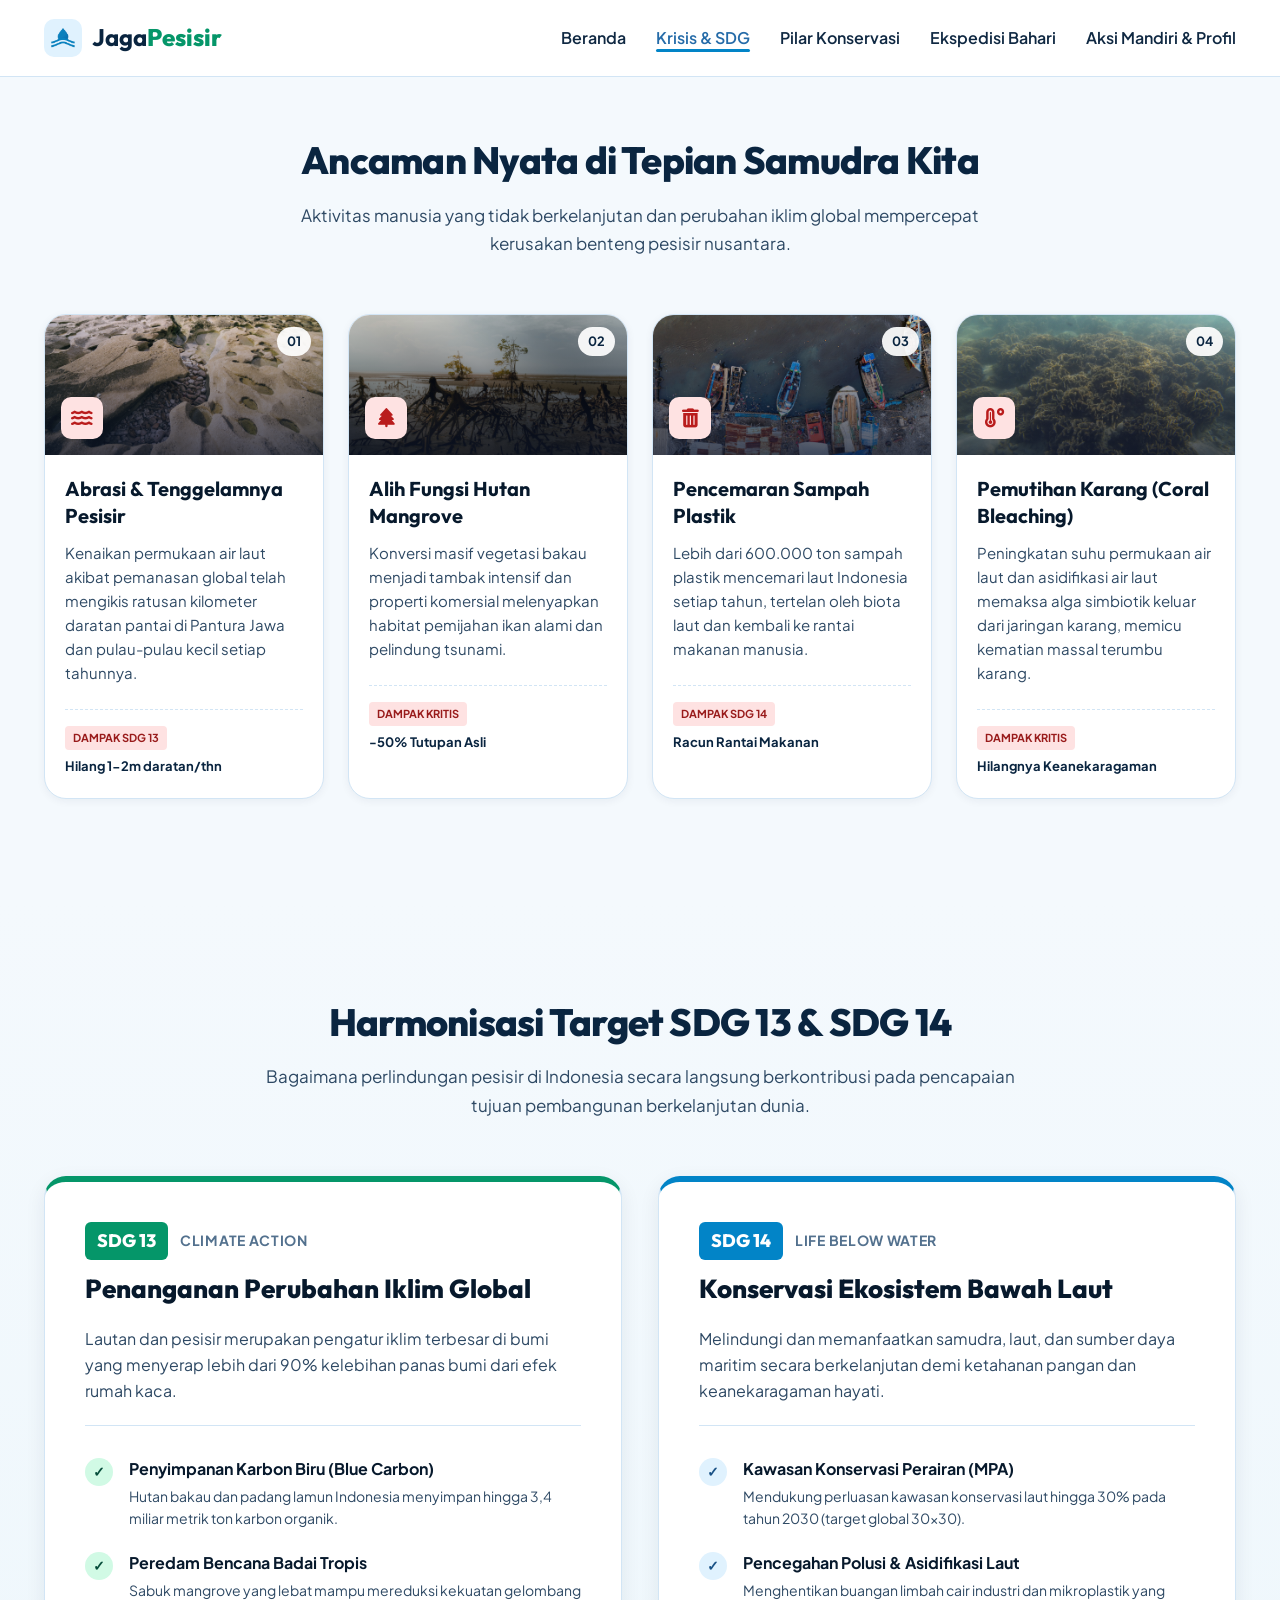
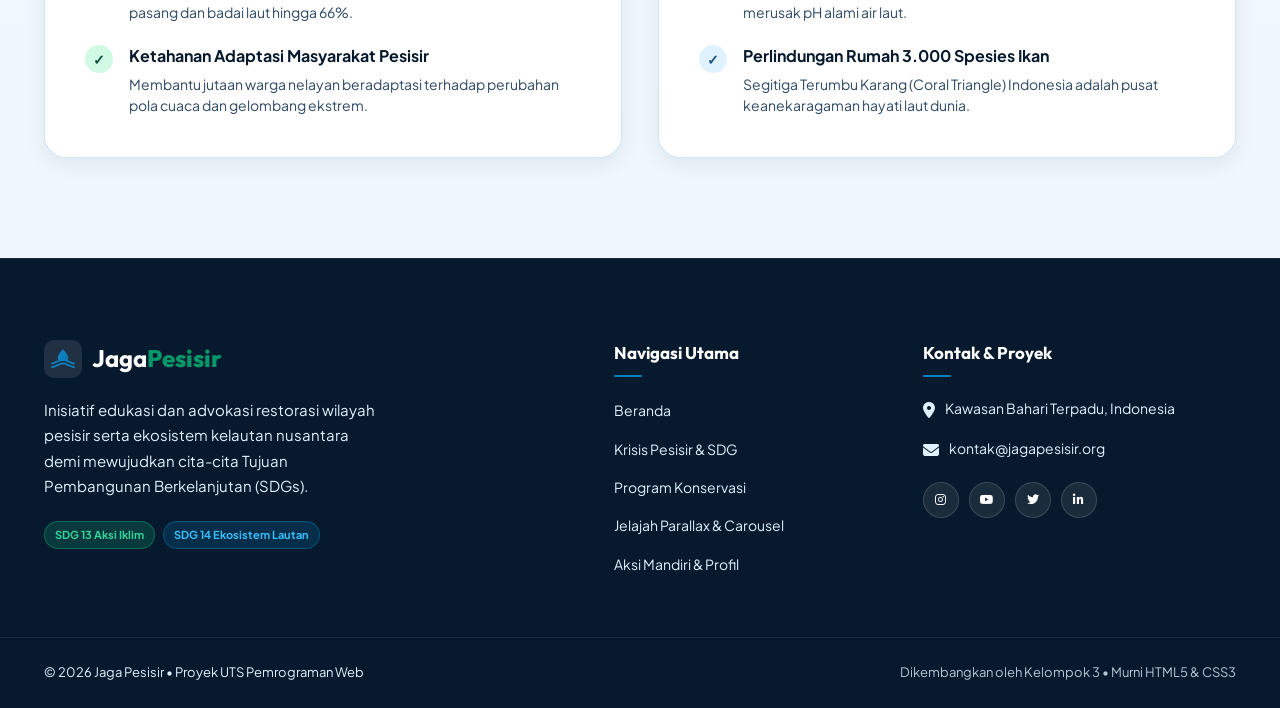
==== commit 91a39390: "revisi edukasi.html" ====
--- a/edukasi.html
+++ b/edukasi.html
@@ -84,7 +84,7 @@
               </div>
             </div>
 
-            <div class="threat-card-inner">
+            <div class="threat-card-body">
               <h3 class="threat-title">Alih Fungsi Hutan Mangrove</h3>
               <p class="threat-text">
                 Konversi masif vegetasi bakau menjadi tambak intensif dan properti komersial melenyapkan habitat pemijahan ikan alami dan pelindung tsunami.
@@ -105,7 +105,7 @@
               </div>
             </div>
 
-            <div class="threat-card-inner">
+            <div class="threat-card-body">
               <h3 class="threat-title">Pencemaran Sampah Plastik</h3>
               <p class="threat-text">
                 Lebih dari 600.000 ton sampah plastik mencemari laut Indonesia setiap tahun, tertelan oleh biota laut dan kembali ke rantai makanan manusia.
@@ -126,7 +126,7 @@
               </div>
             </div>
 
-            <div class="threat-card-inner">
+            <div class="threat-card-body">
               <h3 class="threat-title">Pemutihan Karang (Coral Bleaching)</h3>
               <p class="threat-text">
                 Peningkatan suhu permukaan air laut dan asidifikasi air laut memaksa alga simbiotik keluar dari jaringan karang, memicu kematian massal terumbu karang.
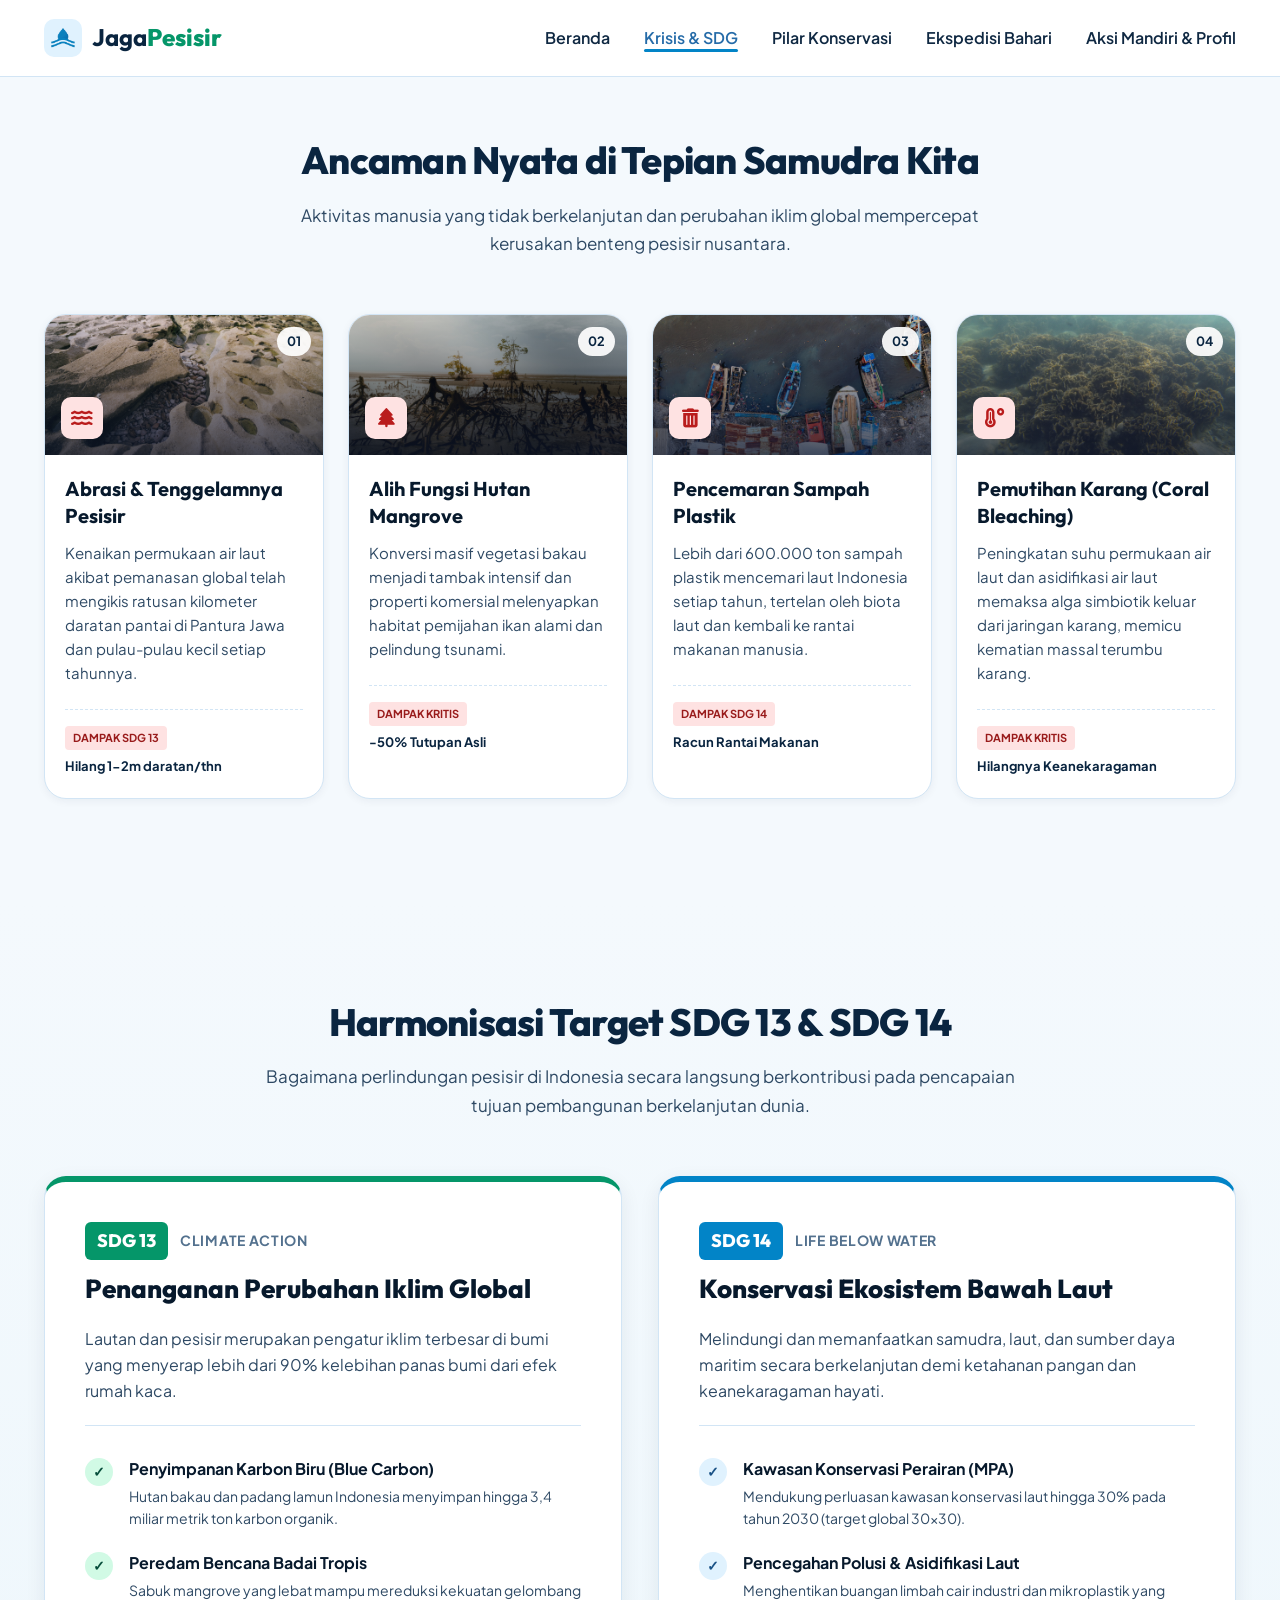
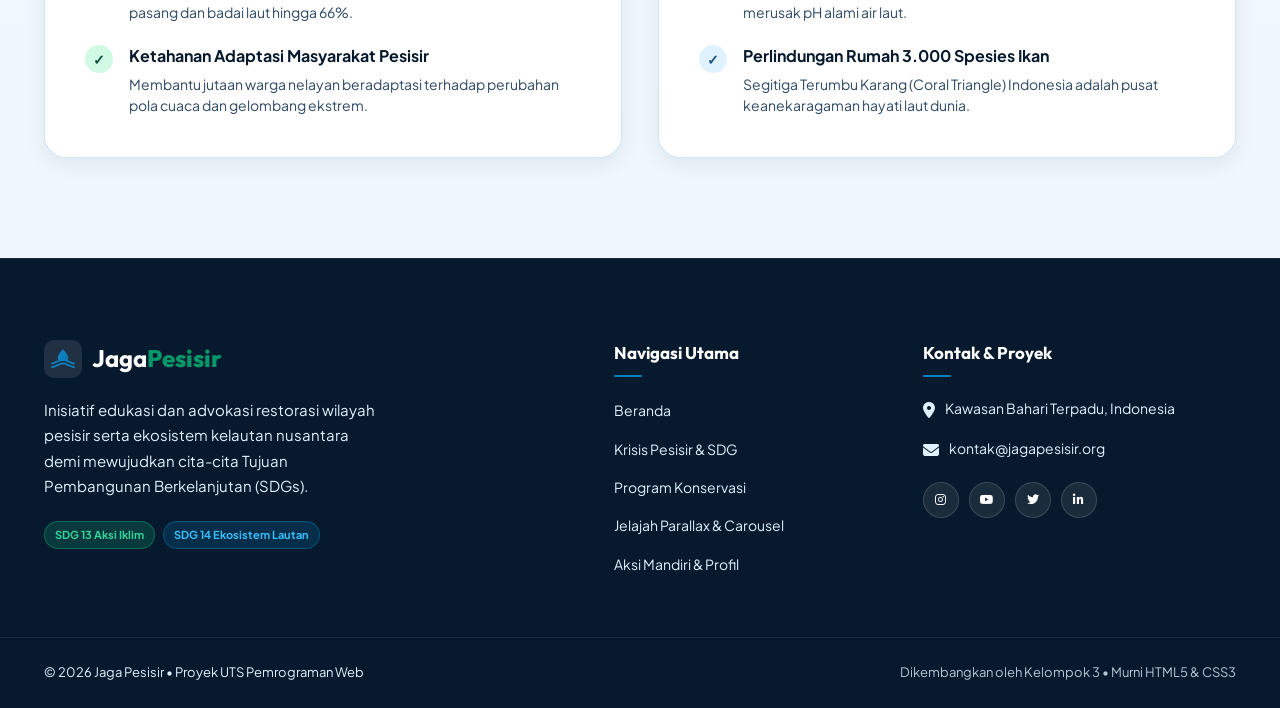
==== commit 82a7a6be: "revisi footer dan css" ====
--- a/edukasi.html
+++ b/edukasi.html
@@ -43,7 +43,7 @@
   <main>
 
     <!-- SECTION 1: ANCAMAN -->
-    <section id="ancaman" class="threats-section" style="padding-top: 60px;">
+    <section class="threats-section" style="padding-top: 60px;">
       <div class="container">
         <header class="section-header text-center">
           <h2 class="section-title">Ancaman Nyata di Tepian Samudra Kita</h2>
@@ -143,7 +143,7 @@
     </section>
 
     <!-- SECTION 2: EDUKASI SDG 13 & SDG 14 -->
-    <section id="sdg" class="sdg-section">
+    <section class="sdg-section">
       <div class="container">
         <header class="section-header text-center">
           <h2 class="section-title">Harmonisasi Target SDG 13 & SDG 14</h2>
@@ -234,7 +234,7 @@
 
   <footer class="site-footer">
     <div class="container footer-grid">
-      <div class="footer-col-main">
+      <div>
         <a href="index.html" class="brand-logo footer-logo" aria-label="Beranda Jaga Pesisir">
           <img src="images/logo-icon.png" alt="Logo Jaga Pesisir" class="logo-icon">
           <span class="logo-text">Jaga<strong>Pesisir</strong></span>
@@ -248,7 +248,7 @@
         </div>
       </div>
 
-      <div class="footer-col">
+      <div>
         <h4 class="footer-heading">Navigasi Utama</h4>
         <ul class="footer-links">
           <li><a href="index.html">Beranda</a></li>
@@ -259,7 +259,7 @@
         </ul>
       </div>
 
-      <div class="footer-col">
+      <div>
         <h4 class="footer-heading">Kontak & Proyek</h4>
 
         <p class="footer-contact-item">
@@ -273,10 +273,10 @@
         </p>
 
         <div class="social-links">
-          <a href="#" target="_blank" class="social-btn" aria-label="Instagram"><i class="fa-brands fa-instagram"></i></a>
-          <a href="#" target="_blank" class="social-btn" aria-label="YouTube"><i class="fa-brands fa-youtube"></i></a>
-          <a href="#" target="_blank" class="social-btn" aria-label="X (Twitter)"><i class="fa-brands fa-twitter"></i></a>
-          <a href="#" target="_blank" class="social-btn" aria-label="LinkedIn"><i class="fa-brands fa-linkedin-in"></i></a>
+          <a href="https://instagram.com" target="_blank" rel="noopener noreferrer" class="social-btn" aria-label="Instagram"><i class="fa-brands fa-instagram"></i></a>
+          <a href="https://youtube.com" target="_blank" rel="noopener noreferrer" class="social-btn" aria-label="YouTube"><i class="fa-brands fa-youtube"></i></a>
+          <a href="https://twitter.com" target="_blank" rel="noopener noreferrer" class="social-btn" aria-label="X (Twitter)"><i class="fa-brands fa-twitter"></i></a>
+          <a href="https://linkedin.com" target="_blank" rel="noopener noreferrer" class="social-btn" aria-label="LinkedIn"><i class="fa-brands fa-linkedin-in"></i></a>
         </div>
       </div>
     </div>
--- a/css/style.css
+++ b/css/style.css
@@ -1,3 +1,7 @@
+/* 01. DESIGN SYSTEM, RESET & GLOBAL UTILITIES */
+
+/* Design tokens (CSS variables) */
+
 :root {
   --color-marine-950: #07192c;
   --color-marine-900: #0a2540;
@@ -44,10 +48,11 @@
   --radius-md: 14px;
   --radius-lg: 22px;
   --radius-full: 9999px;
-  --transition: all 0.3s cubic-bezier(0.16, 1, 0.3, 1);
-}
-
-/* Reset & elemen dasar */
+  --transition: all 0.3s ease-out;
+}
+
+/* Universal reset & body base styles */
+
 *,
 *::before,
 *::after {
@@ -57,8 +62,6 @@
 }
 
 html {
-  font-size: 16px;
-  scroll-behavior: smooth;
   scroll-padding-top: 80px;
 }
 
@@ -71,8 +74,7 @@
   overflow-x: hidden;
 }
 
-img,
-svg {
+img {
   display: block;
   max-width: 100%;
 }
@@ -94,7 +96,8 @@
   font-family: inherit;
 }
 
-/* Layout & utilitas */
+/* Container layout */
+
 .container {
   width: 100%;
   max-width: var(--container-max);
@@ -103,6 +106,8 @@
   padding-left: 24px;
   padding-right: 24px;
 }
+
+/* Typography, section title & gradient text */
 
 .text-center {
   text-align: center;
@@ -131,7 +136,22 @@
   line-height: 1.7;
 }
 
-/* Header & navigasi */
+.gradient-text {
+  background: linear-gradient(135deg, var(--color-marine-600) 0%, var(--color-mangrove-600) 100%);
+  -webkit-background-clip: text;
+  -webkit-text-fill-color: transparent;
+}
+
+.gradient-aqua {
+  background: linear-gradient(135deg, #38bdf8 0%, #34d399 100%);
+  -webkit-background-clip: text;
+  -webkit-text-fill-color: transparent;
+}
+
+/* KOMPONEN UTAMA (HEADER & FOOTER) */
+
+/* Header navigasi & brand logo */
+
 .site-header {
   position: sticky;
   top: 0;
@@ -183,29 +203,7 @@
   font-weight: 800;
 }
 
-/* Menu mobile: toggle via checkbox */
-.nav-toggle {
-  display: none;
-}
-
-.nav-toggle-label {
-  display: none;
-  cursor: pointer;
-  flex-direction: column;
-  justify-content: space-between;
-  width: 28px;
-  height: 20px;
-  z-index: 1010;
-}
-
-.hamburger-bar {
-  display: block;
-  height: 3px;
-  width: 100%;
-  background-color: var(--color-marine-900);
-  border-radius: 4px;
-  transition: all 0.3s ease-in-out;
-}
+/* Menu navigasi & links */
 
 .main-navigation {
   display: flex;
@@ -223,7 +221,9 @@
   color: var(--color-text-main);
   text-decoration: none;
   font-weight: 600;
-  transition: color 0.3s ease;
+  background-color: transparent;
+  border-left: 4px solid transparent;
+  transition: all 0.3s ease;
 }
 
 .nav-link::after {
@@ -248,23 +248,193 @@
   width: 100%;
 }
 
-@media (max-width: 1024px) {
-  .nav-link:hover,
-  .nav-link.active {
-    background-color: var(--color-marine-100);
-    color: var(--color-marine-800);
-    padding-left: 16px;
-    border-left: 4px solid var(--color-marine-600);
-    border-radius: var(--radius-sm);
-  }
-
-  .nav-link:hover::after,
-  .nav-link.active::after {
-    display: none;
-  }
-}
-
-/* Hero */
+/* Mobile nav toggle (checkbox hack) */
+
+.nav-toggle {
+  display: none;
+}
+
+.nav-toggle-label {
+  display: none;
+  cursor: pointer;
+  flex-direction: column;
+  justify-content: space-between;
+  width: 28px;
+  height: 20px;
+  z-index: 1010;
+}
+
+.hamburger-bar {
+  display: block;
+  height: 3px;
+  width: 100%;
+  background-color: var(--color-marine-900);
+  border-radius: 4px;
+  transition: all 0.3s ease-in-out;
+}
+
+/* Footer */
+
+.site-footer {
+  background-color: var(--color-marine-950);
+  color: #ffffff;
+  padding-top: 80px;
+  border-top: 1px solid rgba(255, 255, 255, 0.08);
+}
+
+.footer-grid {
+  display: grid;
+  grid-template-columns: 2fr 1fr 1.2fr;
+  gap: 48px;
+  padding-bottom: 60px;
+}
+
+.footer-logo {
+  color: #ffffff;
+  margin-bottom: 18px;
+}
+
+.footer-logo .logo-icon {
+  background: rgba(255, 255, 255, 0.1);
+  color: var(--color-marine-400);
+}
+
+.footer-tagline {
+  font-size: 0.9375rem;
+  color: var(--color-marine-100);
+  line-height: 1.7;
+  margin-bottom: 22px;
+  max-width: 340px;
+}
+
+.sdg-mini-badges {
+  display: flex;
+  flex-wrap: wrap;
+  gap: 8px;
+}
+
+.mini-sdg {
+  font-size: 0.6875rem;
+  font-weight: 700;
+  padding: 4px 10px;
+  border-radius: var(--radius-full);
+}
+
+.sdg-13-tag {
+  background-color: rgba(16, 185, 129, 0.2);
+  color: #34d399;
+  border: 1px solid rgba(16, 185, 129, 0.4);
+}
+
+.sdg-14-tag {
+  background-color: rgba(2, 132, 199, 0.2);
+  color: #38bdf8;
+  border: 1px solid rgba(2, 132, 199, 0.4);
+}
+
+.footer-heading {
+  font-family: var(--font-heading);
+  font-size: 1.0625rem;
+  font-weight: 700;
+  color: #ffffff;
+  margin-bottom: 20px;
+  position: relative;
+  padding-bottom: 10px;
+}
+
+.footer-heading::after {
+  content: '';
+  position: absolute;
+  bottom: 0;
+  left: 0;
+  width: 28px;
+  height: 2px;
+  background-color: var(--color-marine-500);
+  border-radius: 2px;
+}
+
+.footer-links {
+  display: flex;
+  flex-direction: column;
+  gap: 12px;
+}
+
+.footer-links a {
+  font-size: 0.875rem;
+  color: var(--color-marine-100);
+  transition: transform 0.2s ease, color 0.2s ease;
+  display: inline-block;
+}
+
+.footer-links a:hover {
+  color: var(--color-marine-400);
+  transform: translateX(4px);
+}
+
+.footer-contact-item {
+  display: flex;
+  align-items: flex-start;
+  gap: 10px;
+  font-size: 0.875rem;
+  color: var(--color-marine-100);
+  line-height: 1.6;
+  margin-bottom: 14px;
+}
+
+.contact-icon {
+  font-size: 1rem;
+}
+
+.social-links {
+  display: flex;
+  gap: 10px;
+  margin-top: 20px;
+}
+
+.social-btn {
+  display: flex;
+  align-items: center;
+  justify-content: center;
+  width: 36px;
+  height: 36px;
+  border-radius: 50%;
+  background: rgba(255, 255, 255, 0.08);
+  color: #ffffff;
+  font-size: 0.75rem;
+  font-weight: 800;
+  border: 1px solid rgba(255, 255, 255, 0.15);
+  transition: var(--transition);
+}
+
+.social-btn:hover {
+  background-color: var(--color-marine-500);
+  border-color: var(--color-marine-400);
+  transform: translateY(-3px);
+}
+
+.footer-bottom {
+  border-top: 1px solid rgba(255, 255, 255, 0.08);
+  padding: 24px 0;
+  font-size: 0.8125rem;
+  color: var(--color-marine-100);
+}
+
+.footer-bottom-flex {
+  display: flex;
+  align-items: center;
+  justify-content: space-between;
+  flex-wrap: wrap;
+  gap: 14px;
+}
+
+.footer-subtext {
+  opacity: 0.8;
+}
+
+/* 03. SECTION 1: HERO SECTION (index.html) */
+
+/* Hero: konten, fokus & visual */
+
 .hero-section {
   position: relative;
   padding-top: 60px;
@@ -288,12 +458,6 @@
   color: var(--color-marine-950);
   letter-spacing: -0.03em;
   margin-bottom: 20px;
-}
-
-.gradient-text {
-  background: linear-gradient(135deg, var(--color-marine-600) 0%, var(--color-mangrove-600) 100%);
-  -webkit-background-clip: text;
-  -webkit-text-fill-color: transparent;
 }
 
 .hero-description {
@@ -338,8 +502,9 @@
 
 .hero-image-card {
   position: relative;
+  width: 100%;
   max-width: 480px;
-  margin-left: auto;
+  margin: 0 auto;
   border-radius: var(--radius-lg);
   overflow: hidden;
   box-shadow: var(--shadow-lg);
@@ -372,13 +537,11 @@
 .badge-top-left {
   top: 24px;
   left: -20px;
-  animation: floatBadgeA 5s ease-in-out infinite alternate;
 }
 
 .badge-bottom-right {
   bottom: 30px;
   right: -15px;
-  animation: floatBadgeB 6s ease-in-out infinite alternate;
 }
 
 .badge-icon-wrap {
@@ -408,6 +571,7 @@
 }
 
 /* Statistik */
+
 .stats-section {
   background-color: var(--color-bg-white);
   padding: 40px 0 60px;
@@ -464,7 +628,10 @@
   line-height: 1.45;
 }
 
-/* Ancaman pesisir */
+/* 04. SECTION 2: KRISIS & SDG (edukasi.html) */
+
+/* Ancaman pesisir (threats) */
+
 .threats-section {
   padding: 100px 0;
   background-color: var(--color-bg-light);
@@ -603,8 +770,148 @@
   color: var(--color-marine-900);
 }
 
-/* Pilar konservasi */
-.programs-section.overlapping-section {
+/* Target SDG 13 & 14 */
+
+.sdg-section {
+  padding: 100px 0;
+  background: linear-gradient(180deg, var(--color-bg-light) 0%, #eef7fc 100%);
+}
+
+.sdg-comparison-grid {
+  display: grid;
+  grid-template-columns: repeat(2, 1fr);
+  gap: 36px;
+}
+
+.sdg-column {
+  background-color: var(--color-bg-white);
+  border-radius: var(--radius-lg);
+  padding: 40px;
+  box-shadow: var(--shadow-md);
+  border: 1px solid var(--color-border);
+  transition: var(--transition);
+  position: relative;
+}
+
+.sdg-column:hover {
+  transform: translateY(-6px);
+  box-shadow: var(--shadow-lg);
+}
+
+.sdg-13-col {
+  border-top: 6px solid var(--color-mangrove-600);
+}
+
+.sdg-14-col {
+  border-top: 6px solid var(--color-marine-500);
+}
+
+.sdg-header-box {
+  margin-bottom: 20px;
+}
+
+.sdg-brand {
+  display: flex;
+  align-items: center;
+  gap: 12px;
+  margin-bottom: 12px;
+}
+
+.sdg-code {
+  font-family: var(--font-heading);
+  font-size: 1.125rem;
+  font-weight: 800;
+  padding: 4px 12px;
+  border-radius: 6px;
+  color: #ffffff;
+}
+
+.sdg-13-col .sdg-code {
+  background-color: var(--color-mangrove-600);
+}
+
+.sdg-14-col .sdg-code {
+  background-color: var(--color-marine-500);
+}
+
+.sdg-name {
+  font-size: 0.875rem;
+  font-weight: 700;
+  text-transform: uppercase;
+  letter-spacing: 0.05em;
+  color: var(--color-text-subtle);
+}
+
+.sdg-target-title {
+  font-family: var(--font-heading);
+  font-size: 1.625rem;
+  font-weight: 800;
+  color: var(--color-marine-950);
+  line-height: 1.3;
+}
+
+.sdg-summary {
+  font-size: 1rem;
+  color: var(--color-text-muted);
+  line-height: 1.65;
+  margin-bottom: 30px;
+  padding-bottom: 20px;
+  border-bottom: 1px solid var(--color-border);
+}
+
+.sdg-points {
+  display: flex;
+  flex-direction: column;
+  gap: 20px;
+}
+
+.sdg-point-item {
+  display: flex;
+  align-items: flex-start;
+  gap: 16px;
+}
+
+.point-bullet {
+  flex-shrink: 0;
+  width: 28px;
+  height: 28px;
+  border-radius: 50%;
+  display: flex;
+  align-items: center;
+  justify-content: center;
+  font-size: 0.875rem;
+  font-weight: 800;
+  margin-top: 2px;
+}
+
+.sdg-13-col .point-bullet {
+  background-color: var(--color-mangrove-100);
+  color: var(--color-mangrove-800);
+}
+
+.sdg-14-col .point-bullet {
+  background-color: var(--color-marine-100);
+  color: var(--color-marine-700);
+}
+
+.sdg-point-item strong {
+  display: block;
+  font-size: 1rem;
+  color: var(--color-marine-950);
+  margin-bottom: 4px;
+}
+
+.sdg-point-item p {
+  font-size: 0.875rem;
+  color: var(--color-text-muted);
+  line-height: 1.55;
+}
+
+/* 05. SECTION 3: PILAR KONSERVASI (panduan.html) */
+
+/* Wrapper section & container kartu */
+
+.programs-section {
   padding: 100px 0 140px;
   background-color: var(--color-bg-light);
   position: relative;
@@ -620,9 +927,10 @@
   position: relative;
 }
 
+/* Sticky cards */
+
 .stack-card {
   position: sticky;
-  top: 110px;
   background: #ffffff;
   border-radius: var(--radius-lg);
   border: 1px solid var(--color-border);
@@ -656,6 +964,8 @@
   z-index: 4;
   border-top: 5px solid #6366f1;
 }
+
+/* Isi kartu & visual */
 
 .stack-card-badge-row {
   display: flex;
@@ -756,19 +1066,27 @@
 }
 
 .visual-mangrove {
-  background: linear-gradient(135deg, var(--color-mangrove-800) 0%, var(--color-mangrove-600) 100%);
+  background-image: linear-gradient(135deg, rgba(6, 78, 59, 0.45) 0%, rgba(5, 150, 105, 0.55) 100%), url('../images/pilar-mangrove.jpg');
+  background-size: cover;
+  background-position: center;
 }
 
 .visual-coral {
-  background: linear-gradient(135deg, #0369a1 0%, #0891b2 100%);
+  background-image: linear-gradient(135deg, rgba(3, 105, 161, 0.45) 0%, rgba(8, 145, 178, 0.55) 100%), url('../images/pilar-coral.jpg');
+  background-size: cover;
+  background-position: center;
 }
 
 .visual-cleanup {
-  background: linear-gradient(135deg, #b45309 0%, #d97706 100%);
+  background-image: linear-gradient(135deg, rgba(180, 83, 9, 0.45) 0%, rgba(217, 119, 6, 0.55) 100%), url('../images/pilar-cleanup.jpg');
+  background-size: cover;
+  background-position: center;
 }
 
 .visual-community {
-  background: linear-gradient(135deg, #4338ca 0%, #6366f1 100%);
+  background-image: linear-gradient(135deg, rgba(67, 56, 202, 0.45) 0%, rgba(99, 102, 241, 0.55) 100%), url('../images/pilar-community.jpg');
+  background-size: cover;
+  background-position: center;
 }
 
 .stack-visual-icon {
@@ -795,455 +1113,10 @@
   opacity: 0.9;
 }
 
-/* Target SDG 13 & 14 */
-.sdg-section {
-  padding: 100px 0;
-  background: linear-gradient(180deg, var(--color-bg-light) 0%, #eef7fc 100%);
-}
-
-.sdg-comparison-grid {
-  display: grid;
-  grid-template-columns: repeat(2, 1fr);
-  gap: 36px;
-}
-
-.sdg-column {
-  background-color: var(--color-bg-white);
-  border-radius: var(--radius-lg);
-  padding: 40px;
-  box-shadow: var(--shadow-md);
-  border: 1px solid var(--color-border);
-  transition: var(--transition);
-  position: relative;
-}
-
-.sdg-column:hover {
-  transform: translateY(-6px);
-  box-shadow: var(--shadow-lg);
-}
-
-.sdg-13-col {
-  border-top: 6px solid var(--color-mangrove-600);
-}
-
-.sdg-14-col {
-  border-top: 6px solid var(--color-marine-500);
-}
-
-.sdg-header-box {
-  margin-bottom: 20px;
-}
-
-.sdg-brand {
-  display: flex;
-  align-items: center;
-  gap: 12px;
-  margin-bottom: 12px;
-}
-
-.sdg-code {
-  font-family: var(--font-heading);
-  font-size: 1.125rem;
-  font-weight: 800;
-  padding: 4px 12px;
-  border-radius: 6px;
-  color: #ffffff;
-}
-
-.sdg-13-col .sdg-code {
-  background-color: var(--color-mangrove-600);
-}
-
-.sdg-14-col .sdg-code {
-  background-color: var(--color-marine-500);
-}
-
-.sdg-name {
-  font-size: 0.875rem;
-  font-weight: 700;
-  text-transform: uppercase;
-  letter-spacing: 0.05em;
-  color: var(--color-text-subtle);
-}
-
-.sdg-target-title {
-  font-family: var(--font-heading);
-  font-size: 1.625rem;
-  font-weight: 800;
-  color: var(--color-marine-950);
-  line-height: 1.3;
-}
-
-.sdg-summary {
-  font-size: 1rem;
-  color: var(--color-text-muted);
-  line-height: 1.65;
-  margin-bottom: 30px;
-  padding-bottom: 20px;
-  border-bottom: 1px solid var(--color-border);
-}
-
-.sdg-points {
-  display: flex;
-  flex-direction: column;
-  gap: 20px;
-}
-
-.sdg-point-item {
-  display: flex;
-  align-items: flex-start;
-  gap: 16px;
-}
-
-.point-bullet {
-  flex-shrink: 0;
-  width: 28px;
-  height: 28px;
-  border-radius: 50%;
-  display: flex;
-  align-items: center;
-  justify-content: center;
-  font-size: 0.875rem;
-  font-weight: 800;
-  margin-top: 2px;
-}
-
-.sdg-13-col .point-bullet {
-  background-color: var(--color-mangrove-100);
-  color: var(--color-mangrove-800);
-}
-
-.sdg-14-col .point-bullet {
-  background-color: var(--color-marine-100);
-  color: var(--color-marine-700);
-}
-
-.sdg-point-item strong {
-  display: block;
-  font-size: 1rem;
-  color: var(--color-marine-950);
-  margin-bottom: 4px;
-}
-
-.sdg-point-item p {
-  font-size: 0.875rem;
-  color: var(--color-text-muted);
-  line-height: 1.55;
-}
-
-/* Checklist kebiasaan */
-.checklist-section {
-  padding: 100px 0;
-  background-color: var(--color-bg-white);
-}
-
-.checklist-card {
-  max-width: 860px;
-  margin: 0 auto;
-  background: var(--color-bg-light);
-  border-radius: var(--radius-lg);
-  border: 1px solid var(--color-border);
-  box-shadow: var(--shadow-md);
-  padding: 40px;
-}
-
-.checklist-form {
-  display: flex;
-  flex-direction: column;
-  gap: 14px;
-}
-
-.check-item {
-  display: flex;
-  align-items: center;
-  gap: 16px;
-  padding: 18px 22px;
-  background-color: #ffffff;
-  border: 2px solid var(--color-border);
-  border-radius: var(--radius-md);
-  cursor: pointer;
-  transition: all 0.25s ease;
-  user-select: none;
-}
-
-.check-item:hover {
-  border-color: var(--color-marine-400);
-  transform: translateX(4px);
-}
-
-.check-input {
-  position: absolute;
-  opacity: 0;
-  pointer-events: none;
-}
-
-.check-box-visual {
-  flex-shrink: 0;
-  width: 24px;
-  height: 24px;
-  border-radius: 6px;
-  border: 2px solid var(--color-text-subtle);
-  display: flex;
-  align-items: center;
-  justify-content: center;
-  transition: all 0.25s ease;
-  background-color: #ffffff;
-}
-
-.check-box-visual::after {
-  content: '✓';
-  font-size: 14px;
-  font-weight: 800;
-  color: #ffffff;
-  opacity: 0;
-  transform: scale(0.4);
-  transition: all 0.2s ease;
-}
-
-.check-text-content {
-  flex-grow: 1;
-}
-
-.check-text-content strong {
-  display: block;
-  font-size: 1rem;
-  color: var(--color-marine-950);
-  margin-bottom: 2px;
-  transition: color 0.2s ease;
-}
-
-.check-text-content small {
-  display: block;
-  font-size: 0.8125rem;
-  color: var(--color-text-muted);
-}
-
-.check-impact-tag {
-  flex-shrink: 0;
-  font-size: 0.75rem;
-  font-weight: 700;
-  padding: 4px 10px;
-  border-radius: var(--radius-full);
-  background-color: var(--color-marine-100);
-  color: var(--color-marine-700);
-  transition: all 0.2s ease;
-}
-
-.check-input:checked + .check-box-visual {
-  background-color: var(--color-mangrove-600);
-  border-color: var(--color-mangrove-600);
-}
-
-.check-input:checked + .check-box-visual::after {
-  opacity: 1;
-  transform: scale(1);
-}
-
-.check-input:checked ~ .check-text-content strong {
-  color: var(--color-mangrove-800);
-}
-
-.check-input:checked ~ .check-impact-tag {
-  background-color: var(--color-mangrove-100);
-  color: var(--color-mangrove-800);
-  box-shadow: 0 0 10px rgba(16, 185, 129, 0.3);
-}
-
-.check-item:has(.check-input:checked) {
-  border-color: var(--color-mangrove-500);
-  background-color: var(--color-mangrove-50);
-}
-
-.checklist-feedback {
-  margin-top: 30px;
-  padding-top: 24px;
-  border-top: 1px dashed var(--color-border);
-}
-
-.feedback-badge-box {
-  display: flex;
-  align-items: center;
-  gap: 16px;
-  padding: 18px 24px;
-  border-radius: var(--radius-md);
-  background: linear-gradient(135deg, var(--color-marine-900), var(--color-marine-800));
-  color: #ffffff;
-}
-
-.feedback-icon {
-  font-size: 2.2rem;
-}
-
-.feedback-text h4 {
-  font-family: var(--font-heading);
-  font-size: 1.125rem;
-  font-weight: 700;
-  margin-bottom: 4px;
-}
-
-.feedback-text p {
-  font-size: 0.875rem;
-  color: var(--color-marine-100);
-}
-
-/* Footer */
-.site-footer {
-  background-color: var(--color-marine-950);
-  color: #ffffff;
-  padding-top: 80px;
-  border-top: 1px solid rgba(255, 255, 255, 0.08);
-}
-
-.footer-grid {
-  display: grid;
-  grid-template-columns: 2fr 1fr 1.2fr;
-  gap: 48px;
-  padding-bottom: 60px;
-}
-
-.footer-logo {
-  color: #ffffff;
-  margin-bottom: 18px;
-}
-
-.footer-logo .logo-icon {
-  background: rgba(255, 255, 255, 0.1);
-  color: var(--color-marine-400);
-}
-
-.footer-tagline {
-  font-size: 0.9375rem;
-  color: var(--color-marine-100);
-  line-height: 1.7;
-  margin-bottom: 22px;
-  max-width: 340px;
-}
-
-.sdg-mini-badges {
-  display: flex;
-  flex-wrap: wrap;
-  gap: 8px;
-}
-
-.mini-sdg {
-  font-size: 0.6875rem;
-  font-weight: 700;
-  padding: 4px 10px;
-  border-radius: var(--radius-full);
-}
-
-.sdg-13-tag {
-  background-color: rgba(16, 185, 129, 0.2);
-  color: #34d399;
-  border: 1px solid rgba(16, 185, 129, 0.4);
-}
-
-.sdg-14-tag {
-  background-color: rgba(2, 132, 199, 0.2);
-  color: #38bdf8;
-  border: 1px solid rgba(2, 132, 199, 0.4);
-}
-
-.footer-heading {
-  font-family: var(--font-heading);
-  font-size: 1.0625rem;
-  font-weight: 700;
-  color: #ffffff;
-  margin-bottom: 20px;
-  position: relative;
-  padding-bottom: 10px;
-}
-
-.footer-heading::after {
-  content: '';
-  position: absolute;
-  bottom: 0;
-  left: 0;
-  width: 28px;
-  height: 2px;
-  background-color: var(--color-marine-500);
-  border-radius: 2px;
-}
-
-.footer-links {
-  display: flex;
-  flex-direction: column;
-  gap: 12px;
-}
-
-.footer-links a {
-  font-size: 0.875rem;
-  color: var(--color-marine-100);
-  transition: transform 0.2s ease, color 0.2s ease;
-  display: inline-block;
-}
-
-.footer-links a:hover {
-  color: var(--color-marine-400);
-  transform: translateX(4px);
-}
-
-.footer-contact-item {
-  display: flex;
-  align-items: flex-start;
-  gap: 10px;
-  font-size: 0.875rem;
-  color: var(--color-marine-100);
-  line-height: 1.6;
-  margin-bottom: 14px;
-}
-
-.contact-icon {
-  font-size: 1rem;
-}
-
-.social-links {
-  display: flex;
-  gap: 10px;
-  margin-top: 20px;
-}
-
-.social-btn {
-  display: flex;
-  align-items: center;
-  justify-content: center;
-  width: 36px;
-  height: 36px;
-  border-radius: 50%;
-  background: rgba(255, 255, 255, 0.08);
-  color: #ffffff;
-  font-size: 0.75rem;
-  font-weight: 800;
-  border: 1px solid rgba(255, 255, 255, 0.15);
-  transition: var(--transition);
-}
-
-.social-btn:hover {
-  background-color: var(--color-marine-500);
-  border-color: var(--color-marine-400);
-  transform: translateY(-3px);
-}
-
-.footer-bottom {
-  border-top: 1px solid rgba(255, 255, 255, 0.08);
-  padding: 24px 0;
-  font-size: 0.8125rem;
-  color: var(--color-marine-100);
-}
-
-.footer-bottom-flex {
-  display: flex;
-  align-items: center;
-  justify-content: space-between;
-  flex-wrap: wrap;
-  gap: 14px;
-}
-
-.footer-subtext {
-  opacity: 0.8;
-}
-
-/* Zona kedalaman laut */
+/* 06. SECTION 4: EKSPEDISI & CAROUSEL (ekspedisi.html) */
+
+/* Depth explorer */
+
 .depth-explorer-section {
   position: relative;
   min-height: 940px;
@@ -1256,27 +1129,9 @@
 .depth-explorer-bg {
   position: absolute;
   inset: 0;
-  z-index: 1;
-  background-position: center top;
-  background-repeat: no-repeat;
-  background-size: cover;
-  background-image:
-    radial-gradient(circle at 50% 15%, rgba(56, 189, 248, 0.35) 0%, transparent 60%),
-    radial-gradient(circle at 85% 75%, rgba(16, 185, 129, 0.22) 0%, transparent 50%),
-    linear-gradient(180deg, rgba(7, 25, 44, 0.82) 0%, rgba(10, 37, 64, 0.85) 60%, rgba(7, 25, 44, 0.98) 100%),
-    linear-gradient(135deg, #07192c 0%, #0d3154 50%, #07192c 100%);
-  pointer-events: none;
-}
-
-.depth-explorer-bg {
-  position: absolute;
-  inset: 0;
-  z-index: 1;
-  background-image:
-    linear-gradient(180deg, rgba(7, 25, 44, 0.75) 0%, rgba(10, 37, 64, 0.85) 60%, rgba(7, 25, 44, 0.95) 100%),
-    url('../images/depth-explorer-bg.jpg');
+  background-image: 
+  linear-gradient(180deg, rgba(7, 25, 44, 0.75) 0%, rgba(10, 37, 64, 0.85) 60%, rgba(7, 25, 44, 0.95) 100%), url('../images/depth-explorer-bg.jpg');
   background-position: center;
-  background-repeat: no-repeat;
   background-size: cover;
   pointer-events: none;
 }
@@ -1299,12 +1154,6 @@
   color: #ffffff;
   margin-bottom: 18px;
   letter-spacing: -0.02em;
-}
-
-.gradient-aqua {
-  background: linear-gradient(135deg, #38bdf8 0%, #34d399 100%);
-  -webkit-background-clip: text;
-  -webkit-text-fill-color: transparent;
 }
 
 .depth-explorer-subtitle {
@@ -1404,6 +1253,8 @@
   display: block;
   font-size: 0.9375rem;
 }
+
+/* Depth quote */
 
 .depth-quote-box {
   max-width: 840px;
@@ -1455,7 +1306,8 @@
   background: rgba(255, 255, 255, 0.2);
 }
 
-/* ona konservasi */
+/* Infinite carousel zona konservasi */
+
 .infinite-carousel-section {
   padding: 100px 0 110px;
   background: linear-gradient(180deg, var(--color-marine-950) 0%, #071f36 50%, var(--color-marine-900) 100%);
@@ -1498,7 +1350,7 @@
     transform: translateX(0);
   }
   100% {
-    transform: translateX(calc(-50% - 16px)); /* setengah track + setengah gap */
+    transform: translateX(calc(-50% - 16px));
   }
 }
 
@@ -1600,17 +1452,403 @@
   opacity: 0.85;
 }
 
+/* 07. SECTION 5: AKSI MANDIRI, PROFIL & DOKUMENTASI (tentang.html) */
+
+/* Checklist kebiasaan (aksi mandiri) */
+
+.checklist-section {
+  padding: 100px 0;
+  background-color: var(--color-bg-white);
+}
+
+.checklist-card {
+  max-width: 860px;
+  margin: 0 auto;
+  background: var(--color-bg-light);
+  border-radius: var(--radius-lg);
+  border: 1px solid var(--color-border);
+  box-shadow: var(--shadow-md);
+  padding: 40px;
+}
+
+.checklist-form {
+  display: flex;
+  flex-direction: column;
+  gap: 14px;
+}
+
+.check-item {
+  display: flex;
+  align-items: center;
+  gap: 16px;
+  padding: 18px 22px;
+  background-color: #ffffff;
+  border: 2px solid var(--color-border);
+  border-radius: var(--radius-md);
+  cursor: pointer;
+  transition: all 0.25s ease;
+  user-select: none;
+}
+
+.check-item:hover {
+  border-color: var(--color-marine-400);
+  transform: translateX(4px);
+}
+
+.check-input {
+  position: absolute;
+  opacity: 0;
+  pointer-events: none;
+}
+
+.check-box-visual {
+  flex-shrink: 0;
+  width: 24px;
+  height: 24px;
+  border-radius: 6px;
+  border: 2px solid var(--color-text-subtle);
+  display: flex;
+  align-items: center;
+  justify-content: center;
+  transition: all 0.25s ease;
+  background-color: #ffffff;
+}
+
+.check-box-visual::after {
+  content: '✓';
+  font-size: 14px;
+  font-weight: 800;
+  color: #ffffff;
+  opacity: 0;
+  transform: scale(0.4);
+  transition: all 0.2s ease;
+}
+
+.check-text-content {
+  flex-grow: 1;
+}
+
+.check-text-content strong {
+  display: block;
+  font-size: 1rem;
+  color: var(--color-marine-950);
+  margin-bottom: 2px;
+  transition: color 0.2s ease;
+}
+
+.check-text-content small {
+  display: block;
+  font-size: 0.8125rem;
+  color: var(--color-text-muted);
+}
+
+.check-impact-tag {
+  flex-shrink: 0;
+  font-size: 0.75rem;
+  font-weight: 700;
+  padding: 4px 10px;
+  border-radius: var(--radius-full);
+  background-color: var(--color-marine-100);
+  color: var(--color-marine-700);
+  transition: all 0.2s ease;
+}
+
+.check-input:checked + .check-box-visual {
+  background-color: var(--color-mangrove-600);
+  border-color: var(--color-mangrove-600);
+}
+
+.check-input:checked + .check-box-visual::after {
+  opacity: 1;
+  transform: scale(1);
+}
+
+.check-input:checked ~ .check-text-content strong {
+  color: var(--color-mangrove-800);
+}
+
+.check-input:checked ~ .check-impact-tag {
+  background-color: var(--color-mangrove-100);
+  color: var(--color-mangrove-800);
+  box-shadow: 0 0 10px rgba(16, 185, 129, 0.3);
+}
+
+.check-item:has(.check-input:checked) {
+  border-color: var(--color-mangrove-500);
+  background-color: var(--color-mangrove-50);
+}
+
+.checklist-feedback {
+  margin-top: 30px;
+  padding-top: 24px;
+  border-top: 1px dashed var(--color-border);
+}
+
+.feedback-badge-box {
+  display: flex;
+  align-items: center;
+  gap: 16px;
+  padding: 18px 24px;
+  border-radius: var(--radius-md);
+  background: linear-gradient(135deg, var(--color-marine-900), var(--color-marine-800));
+  color: #ffffff;
+}
+
+.feedback-icon {
+  font-size: 2.2rem;
+}
+
+.feedback-text h4 {
+  font-family: var(--font-heading);
+  font-size: 1.125rem;
+  font-weight: 700;
+  margin-bottom: 4px;
+}
+
+.feedback-text p {
+  font-size: 0.875rem;
+  color: var(--color-marine-100);
+}
+
+/* Profil tim */
+
+.team-section {
+  padding: 80px 0 100px;
+  background-color: var(--color-bg-light);
+}
+
+.team-grid {
+  display: flex;
+  flex-wrap: wrap;
+  justify-content: center;
+  gap: 28px;
+  margin-top: 48px;
+}
+
+.team-card {
+  flex: 1 1 280px;
+  max-width: 360px;
+  background: var(--color-bg-white);
+  border: 1px solid var(--color-border);
+  border-top: 4px solid var(--color-marine-500);
+  border-radius: var(--radius-lg);
+  box-shadow: var(--shadow-sm);
+  transition: transform 0.35s ease, box-shadow 0.35s ease, border-color 0.35s ease;
+  display: flex;
+  flex-direction: column;
+  overflow: hidden;
+}
+
+.team-card:hover {
+  transform: translateY(-6px);
+  box-shadow: var(--shadow-md);
+  border-color: var(--color-marine-400);
+  border-top-color: var(--color-marine-600);
+}
+
+.team-body {
+  padding: 28px 24px;
+  display: flex;
+  flex-direction: column;
+  flex-grow: 1;
+  width: 100%;
+  box-sizing: border-box;
+}
+
+.team-name {
+  font-family: var(--font-heading);
+  font-size: 1.2rem;
+  font-weight: 700;
+  color: var(--color-text-main);
+  margin-bottom: 6px;
+  line-height: 1.3;
+}
+
+.team-nim {
+  font-size: 0.85rem;
+  font-weight: 600;
+  color: var(--color-marine-600);
+  margin-bottom: 16px;
+  display: inline-flex;
+  align-items: center;
+  gap: 8px;
+}
+
+.team-role-desc {
+  font-size: 0.875rem;
+  color: var(--color-text-muted);
+  line-height: 1.6;
+  margin-bottom: 20px;
+}
+
+.team-skills {
+  display: flex;
+  flex-wrap: wrap;
+  gap: 8px;
+  margin-top: auto;
+}
+
+.skill-tag {
+  font-size: 0.75rem;
+  font-weight: 700;
+  background-color: var(--color-bg-light);
+  border: 1px solid var(--color-border);
+  color: var(--color-marine-800);
+  padding: 4px 12px;
+  border-radius: 4px;
+}
+
+/* Referensi */
+
+.references-section {
+  padding: 80px 0 100px;
+  background-color: var(--color-bg-white);
+}
+
+.ref-grid {
+  display: grid;
+  grid-template-columns: repeat(auto-fit, minmax(300px, 1fr));
+  gap: 28px;
+  margin-top: 48px;
+}
+
+.ref-card {
+  background: var(--color-bg-light);
+  border: 1px solid var(--color-border);
+  border-radius: var(--radius-lg);
+  padding: 28px 24px;
+  box-shadow: var(--shadow-sm);
+  transition: transform 0.35s ease, box-shadow 0.35s ease, border-color 0.35s ease;
+  display: flex;
+  flex-direction: column;
+}
+
+.ref-card:hover {
+  transform: translateY(-6px);
+  box-shadow: var(--shadow-md);
+  border-color: var(--color-marine-400);
+}
+
+.ref-card-header {
+  display: flex;
+  align-items: center;
+  gap: 14px;
+  margin-bottom: 22px;
+  padding-bottom: 16px;
+  border-bottom: 2px solid var(--color-border);
+}
+
+.ref-icon-box {
+  width: 44px;
+  height: 44px;
+  border-radius: 12px;
+  background-color: var(--color-marine-100);
+  color: var(--color-marine-700);
+  display: flex;
+  align-items: center;
+  justify-content: center;
+  font-size: 1.25rem;
+  flex-shrink: 0;
+}
+
+.ref-title {
+  font-family: var(--font-heading);
+  font-size: 1.15rem;
+  font-weight: 700;
+  color: var(--color-text-main);
+}
+
+.ref-list {
+  list-style: none;
+  padding: 0;
+  margin: 0;
+  display: flex;
+  flex-direction: column;
+  gap: 18px;
+}
+
+.ref-item {
+  display: flex;
+  align-items: flex-start;
+  gap: 12px;
+}
+
+.ref-bullet {
+  color: var(--color-mangrove-600);
+  font-size: 1.05rem;
+  margin-top: 3px;
+  flex-shrink: 0;
+}
+
+.ref-content strong {
+  display: block;
+  font-size: 0.95rem;
+  color: var(--color-text-main);
+  margin-bottom: 2px;
+}
+
+.ref-content p {
+  font-size: 0.85rem;
+  color: var(--color-text-muted);
+  line-height: 1.4;
+  margin-bottom: 4px;
+}
+
+.ref-link {
+  display: inline-flex;
+  align-items: center;
+  gap: 4px;
+  font-size: 0.8rem;
+  font-weight: 700;
+  color: var(--color-marine-600);
+  text-decoration: none;
+  transition: color 0.2s ease;
+}
+
+.ref-link:hover {
+  color: var(--color-marine-800);
+  text-decoration: underline;
+}
+
+/* 08. MEDIA QUERIES (RESPONSIVITAS) */
+
 @media (min-width: 1440px) {
+  /* Global (design system & utilitas) */
+
   :root {
     --container-max: 1320px;
   }
 
+  /* Hero & statistik */
+
   .hero-title {
     font-size: 3.75rem;
   }
 }
 
 @media (max-width: 1024px) {
+  /* Header & footer */
+  .nav-link:hover,
+  .nav-link.active {
+    background-color: var(--color-marine-100);
+    color: var(--color-marine-800);
+    padding-left: 8px;
+    border-left: 4px solid var(--color-marine-600);
+    border-radius: var(--radius-sm);
+  }
+
+  .nav-link:hover::after,
+  .nav-link.active::after {
+    display: none;
+  }
+
+  .footer-grid {
+    grid-template-columns: repeat(2, 1fr);
+    gap: 36px;
+  }
+
+  /* Hero & statistik */
+
   .hero-grid {
     grid-template-columns: 1fr;
     gap: 40px;
@@ -1631,22 +1869,32 @@
     margin-right: auto;
   }
 
+  .stats-grid {
+    grid-template-columns: repeat(2, 1fr);
+  }
+
+  /* Krisis & SDG */
+
   .threats-grid {
     grid-template-columns: repeat(2, 1fr);
   }
 
-  .stats-grid {
-    grid-template-columns: repeat(2, 1fr);
-  }
-
-  .footer-grid {
-    grid-template-columns: repeat(2, 1fr);
-    gap: 36px;
-  }
-
-  .depth-quote {
-    font-size: 2rem;
-  }
+  /* Pilar konservasi */
+
+  .stack-card {
+    padding: 34px 28px;
+  }
+
+  .stack-card-content {
+    grid-template-columns: 1fr;
+    gap: 28px;
+  }
+
+  .stack-card-visual {
+    height: 180px;
+  }
+
+  /* Ekspedisi & carousel */
 
   .depth-cards-grid {
     grid-template-columns: repeat(2, 1fr);
@@ -1659,17 +1907,8 @@
     width: 100%;
   }
 
-  .stack-card-content {
-    grid-template-columns: 1fr;
-    gap: 28px;
-  }
-
-  .stack-card {
-    padding: 34px 28px;
-  }
-
-  .stack-card-visual {
-    height: 180px;
+  .depth-quote {
+    font-size: 2rem;
   }
 
   .carousel-card {
@@ -1679,43 +1918,17 @@
 }
 
 @media (max-width: 768px) {
-  .depth-explorer-section {
-    min-height: auto;
-    padding: 70px 0 90px;
-  }
-
-  .depth-explorer-title {
-    font-size: 2.1rem;
-  }
-
-  .depth-cards-grid {
-    grid-template-columns: 1fr;
-    max-width: 520px;
-    margin: 0 auto 50px;
-  }
-
-  .depth-tier-3 {
-    grid-column: span 1;
-    max-width: none;
-  }
-
-  .depth-quote {
-    font-size: 1.65rem;
-    line-height: 1.4;
-  }
-
-  .depth-quote-pill {
-    padding: 8px 16px;
-    font-size: 0.85rem;
-  }
-
-  .nav-toggle-label {
-    display: flex;
-  }
+  /* Global (design system & utilitas) */
+
+  .section-title {
+    font-size: 1.875rem;
+  }
+
+  /* Header & footer */
 
   .main-navigation {
     position: absolute;
-    top: 76px;
+    top: 68px;
     left: 0;
     width: 100%;
     background-color: #ffffff;
@@ -1725,7 +1938,7 @@
     display: none;
     flex-direction: column;
     align-items: stretch;
-    animation: slideNav 0.3s ease forwards;
+    animation: slideNav 0.3s ease;
   }
 
   @keyframes slideNav {
@@ -1739,22 +1952,6 @@
     }
   }
 
-  .nav-toggle:checked ~ .main-navigation {
-    display: flex;
-  }
-
-  .nav-toggle:checked ~ .nav-toggle-label .hamburger-bar:nth-child(1) {
-    transform: translateY(8px) rotate(45deg);
-  }
-
-  .nav-toggle:checked ~ .nav-toggle-label .hamburger-bar:nth-child(2) {
-    opacity: 0;
-  }
-
-  .nav-toggle:checked ~ .nav-toggle-label .hamburger-bar:nth-child(3) {
-    transform: translateY(-8px) rotate(-45deg);
-  }
-
   .nav-menu {
     flex-direction: column;
     align-items: stretch;
@@ -1767,14 +1964,33 @@
     padding: 10px 0;
     font-size: 1rem;
     border-bottom: 1px solid var(--color-bg-light);
-  }
+    transition: all 0.3s ease;
+  }
+
+  .nav-toggle-label {
+    display: flex;
+  }
+
+  .nav-toggle:checked ~ .main-navigation {
+    display: flex;
+  }
+
+  .nav-toggle:checked ~ .nav-toggle-label .hamburger-bar:nth-child(1) {
+    transform: translateY(8px) rotate(45deg);
+  }
+
+  .nav-toggle:checked ~ .nav-toggle-label .hamburger-bar:nth-child(2) {
+    opacity: 0;
+  }
+
+  .nav-toggle:checked ~ .nav-toggle-label .hamburger-bar:nth-child(3) {
+    transform: translateY(-8px) rotate(-45deg);
+  }
+
+  /* Hero & statistik */
 
   .hero-title {
     font-size: 2.5rem;
-  }
-
-  .section-title {
-    font-size: 1.875rem;
   }
 
   .badge-top-left {
@@ -1787,6 +2003,14 @@
     bottom: 20px;
   }
 
+  /* Krisis & SDG */
+
+  .sdg-comparison-grid {
+    grid-template-columns: 1fr;
+  }
+
+  /* Pilar konservasi */
+
   .stack-card {
     padding: 30px 24px;
   }
@@ -1799,11 +2023,41 @@
 
   .stack-card-community { top: 155px; }
 
+  /* Ekspedisi & carousel */
+
+  .depth-explorer-section {
+    min-height: auto;
+    padding: 70px 0 90px;
+  }
+
+  .depth-explorer-title {
+    font-size: 2.1rem;
+  }
+
+  .depth-cards-grid {
+    grid-template-columns: 1fr;
+    max-width: 520px;
+    margin: 0 auto 50px;
+  }
+
+  .depth-tier-3 {
+    grid-column: span 1;
+    max-width: none;
+  }
+
+  .depth-quote {
+    font-size: 1.65rem;
+    line-height: 1.4;
+  }
+
+  .depth-quote-pill {
+    padding: 8px 16px;
+    font-size: 0.85rem;
+  }
+
   .carousel-track { animation-duration: 32s; }
 
-  .sdg-comparison-grid {
-    grid-template-columns: 1fr;
-  }
+  /* Aksi mandiri, profil & referensi */
 
   .checklist-card {
     padding: 24px;
@@ -1811,6 +2065,8 @@
 }
 
 @media (max-width: 480px) {
+  /* Global (design system & utilitas) */
+
   html {
     font-size: 15px;
   }
@@ -1820,9 +2076,24 @@
     padding-right: 16px;
   }
 
+  /* Header & footer */
+
   .header-container {
     height: 68px;
   }
+
+  .footer-grid {
+    grid-template-columns: 1fr;
+    gap: 32px;
+  }
+
+  .footer-bottom-flex {
+    flex-direction: column;
+    text-align: center;
+    gap: 10px;
+  }
+
+  /* Hero & statistik */
 
   .hero-section {
     padding-top: 40px;
@@ -1861,17 +2132,75 @@
     gap: 16px;
   }
 
+  /* Krisis & SDG */
+
   .threats-grid {
     grid-template-columns: 1fr;
   }
 
-  .threat-card {
-    padding: 24px 20px;
-  }
-
   .sdg-column {
     padding: 28px 20px;
   }
+
+  /* Pilar konservasi */
+
+  .stack-card {
+    padding: 24px 18px;
+    top: 75px;
+  }
+
+  .stack-card-mangrove { top: 70px; }
+
+  .stack-card-coral { top: 90px; }
+
+  .stack-card-cleanup { top: 110px; }
+
+  .stack-card-community { top: 130px; }
+
+  .stack-title {
+    font-size: 1.35rem;
+  }
+
+  .stack-metrics-grid {
+    grid-template-columns: 1fr;
+    gap: 10px;
+  }
+
+  /* Ekspedisi & carousel */
+
+  .depth-explorer-section {
+    padding: 50px 0 70px;
+  }
+
+  .depth-explorer-title {
+    font-size: 1.7rem;
+  }
+
+  .depth-card {
+    padding: 24px 18px;
+  }
+
+  .depth-quote {
+    font-size: 1.45rem;
+  }
+
+  .depth-quote-pills {
+    flex-direction: column;
+    width: 100%;
+  }
+
+  .depth-quote-pill {
+    width: 100%;
+    justify-content: center;
+  }
+
+  .carousel-card {
+    width: 85vw;
+    min-height: 410px;
+    padding: 24px 20px;
+  }
+
+  /* Aksi mandiri, profil & referensi */
 
   .check-item {
     flex-direction: column;
@@ -1882,81 +2211,26 @@
   .check-impact-tag {
     align-self: flex-start;
   }
-
-  .footer-grid {
-    grid-template-columns: 1fr;
-    gap: 32px;
-  }
-
-  .footer-bottom-flex {
-    flex-direction: column;
-    text-align: center;
-    gap: 10px;
-  }
-
-  .depth-explorer-section {
-    padding: 50px 0 70px;
-  }
-
-  .depth-explorer-title {
-    font-size: 1.7rem;
-  }
-
-  .depth-card {
-    padding: 24px 18px;
-  }
-
-  .depth-quote {
-    font-size: 1.45rem;
-  }
-
-  .depth-quote-pills {
-    flex-direction: column;
-    width: 100%;
-  }
-
-  .depth-quote-pill {
-    width: 100%;
-    justify-content: center;
-  }
-
-  .stack-card {
-    padding: 24px 18px;
-    top: 75px;
-  }
-
-  .stack-card-mangrove { top: 70px; }
-
-  .stack-card-coral { top: 90px; }
-
-  .stack-card-cleanup { top: 110px; }
-
-  .stack-card-community { top: 130px; }
-
-  .stack-title {
-    font-size: 1.35rem;
-  }
-
-  .stack-metrics-grid {
-    grid-template-columns: 1fr;
-    gap: 10px;
-  }
-
-  .carousel-card {
-    width: 85vw;
-    min-height: 410px;
-    padding: 24px 20px;
-  }
 }
 
 @media (max-width: 375px) {
+  /* Global (design system & utilitas) */
+
+  .section-title {
+    font-size: 1.625rem;
+  }
+
+  /* Hero & statistik */
+
   .hero-title {
     font-size: 1.85rem;
   }
 
-  .section-title {
+  .stat-number {
     font-size: 1.625rem;
   }
+
+  /* Pilar konservasi */
 
   .stack-card {
     padding: 20px 16px;
@@ -1964,216 +2238,16 @@
 
   .stack-title {
     font-size: 1.25rem;
+  }
+
+  /* Ekspedisi & carousel */
+
+  .depth-quote {
+    font-size: 1.3rem;
   }
 
   .carousel-card {
     padding: 20px 16px;
     min-height: 390px;
   }
-
-  .depth-quote {
-    font-size: 1.3rem;
-  }
-
-  .stat-number {
-    font-size: 1.625rem;
-  }
-}
-
-/* Profil tim */
-.team-section {
-  padding: 80px 0 100px;
-  background-color: var(--color-bg-light);
-}
-
-.team-grid {
-  display: flex;
-  flex-wrap: wrap;
-  justify-content: center;
-  gap: 28px;
-  margin-top: 48px;
-}
-
-.team-card {
-  flex: 1 1 280px;
-  max-width: 360px;
-  background: var(--color-bg-white);
-  border: 1px solid var(--color-border);
-  border-top: 4px solid var(--color-marine-500);
-  border-radius: var(--radius-lg);
-  box-shadow: var(--shadow-sm);
-  transition: transform 0.35s ease, box-shadow 0.35s ease, border-color 0.35s ease;
-  display: flex;
-  flex-direction: column;
-  overflow: hidden;
-}
-
-.team-card:hover {
-  transform: translateY(-6px);
-  box-shadow: var(--shadow-md);
-  border-color: var(--color-marine-400);
-  border-top-color: var(--color-marine-600);
-}
-
-.team-body {
-  padding: 28px 24px;
-  display: flex;
-  flex-direction: column;
-  flex-grow: 1;
-  width: 100%;
-  box-sizing: border-box;
-}
-
-.team-name {
-  font-family: var(--font-heading);
-  font-size: 1.2rem;
-  font-weight: 700;
-  color: var(--color-text-main);
-  margin-bottom: 6px;
-  line-height: 1.3;
-}
-
-.team-nim {
-  font-size: 0.85rem;
-  font-weight: 600;
-  color: var(--color-marine-600);
-  margin-bottom: 16px;
-  display: inline-flex;
-  align-items: center;
-  gap: 8px;
-}
-
-.team-role-desc {
-  font-size: 0.875rem;
-  color: var(--color-text-muted);
-  line-height: 1.6;
-  margin-bottom: 20px;
-}
-
-.team-skills {
-  display: flex;
-  flex-wrap: wrap;
-  gap: 8px;
-  margin-top: auto;
-}
-
-.skill-tag {
-  font-size: 0.75rem;
-  font-weight: 700;
-  background-color: var(--color-bg-light);
-  border: 1px solid var(--color-border);
-  color: var(--color-marine-800);
-  padding: 4px 12px;
-  border-radius: 4px;
-}
-
-/* Referensi */
-.references-section {
-  padding: 80px 0 100px;
-  background-color: var(--color-bg-white);
-}
-
-.ref-grid {
-  display: grid;
-  grid-template-columns: repeat(auto-fit, minmax(300px, 1fr));
-  gap: 28px;
-  margin-top: 48px;
-}
-
-.ref-card {
-  background: var(--color-bg-light);
-  border: 1px solid var(--color-border);
-  border-radius: var(--radius-lg);
-  padding: 28px 24px;
-  box-shadow: var(--shadow-sm);
-  transition: transform 0.35s ease, box-shadow 0.35s ease, border-color 0.35s ease;
-  display: flex;
-  flex-direction: column;
-}
-
-.ref-card:hover {
-  transform: translateY(-6px);
-  box-shadow: var(--shadow-md);
-  border-color: var(--color-marine-400);
-}
-
-.ref-card-header {
-  display: flex;
-  align-items: center;
-  gap: 14px;
-  margin-bottom: 22px;
-  padding-bottom: 16px;
-  border-bottom: 2px solid var(--color-border);
-}
-
-.ref-icon-box {
-  width: 44px;
-  height: 44px;
-  border-radius: 12px;
-  background-color: var(--color-marine-100);
-  color: var(--color-marine-700);
-  display: flex;
-  align-items: center;
-  justify-content: center;
-  font-size: 1.25rem;
-  flex-shrink: 0;
-}
-
-.ref-title {
-  font-family: var(--font-heading);
-  font-size: 1.15rem;
-  font-weight: 700;
-  color: var(--color-text-main);
-}
-
-.ref-list {
-  list-style: none;
-  padding: 0;
-  margin: 0;
-  display: flex;
-  flex-direction: column;
-  gap: 18px;
-}
-
-.ref-item {
-  display: flex;
-  align-items: flex-start;
-  gap: 12px;
-}
-
-.ref-bullet {
-  color: var(--color-mangrove-600);
-  font-size: 1.05rem;
-  margin-top: 3px;
-  flex-shrink: 0;
-}
-
-.ref-content strong {
-  display: block;
-  font-size: 0.95rem;
-  color: var(--color-text-main);
-  margin-bottom: 2px;
-}
-
-.ref-content p {
-  font-size: 0.85rem;
-  color: var(--color-text-muted);
-  line-height: 1.4;
-  margin-bottom: 4px;
-}
-
-.ref-link {
-  display: inline-flex;
-  align-items: center;
-  gap: 4px;
-  font-size: 0.8rem;
-  font-weight: 700;
-  color: var(--color-marine-600);
-  text-decoration: none;
-  transition: color 0.2s ease;
-}
-
-.ref-link:hover {
-  color: var(--color-marine-800);
-  text-decoration: underline;
 }
